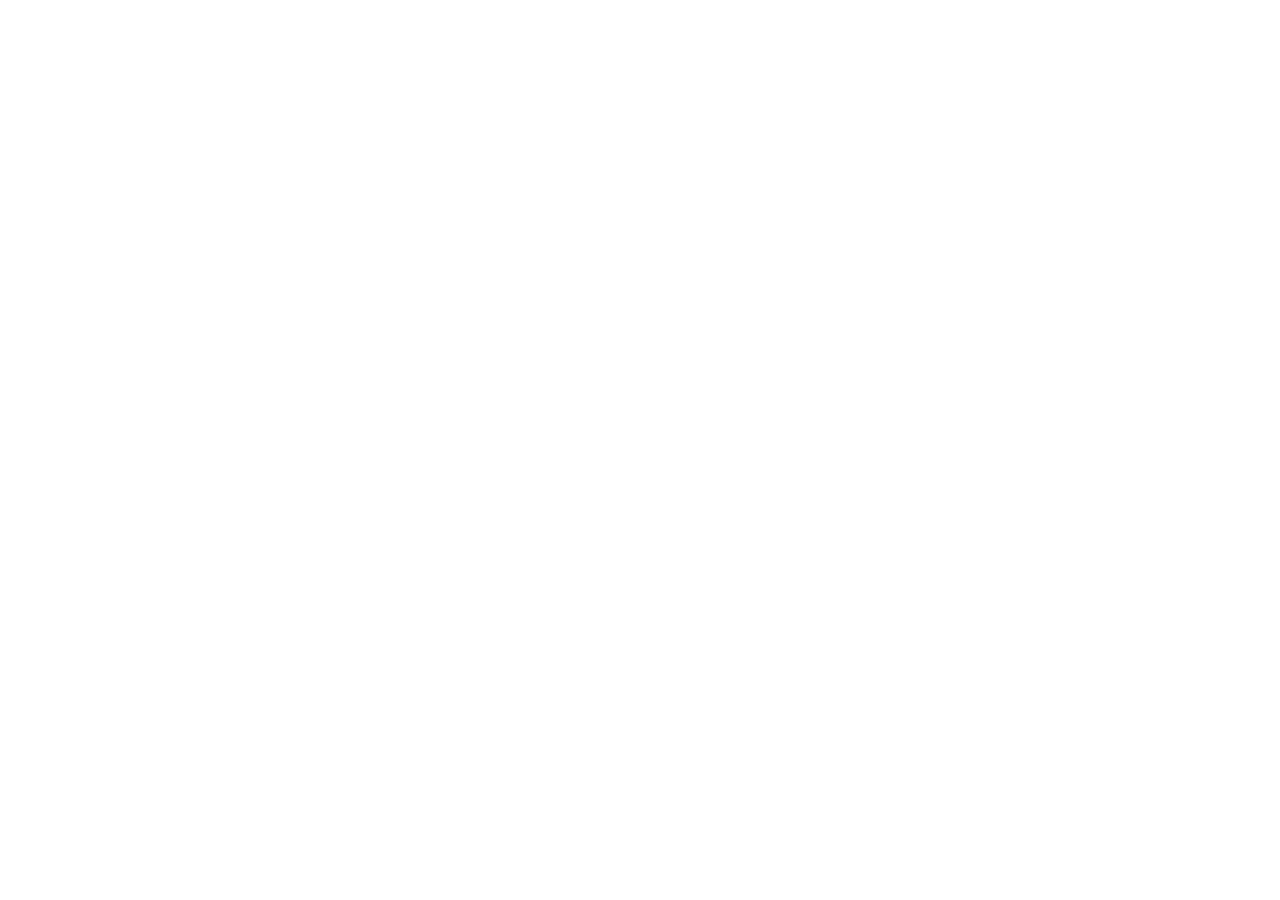
==== index.html @ a848a51b "commit" ====
<!DOCTYPE html>
<html lang="en">

<head>
  <meta charset="UTF-8">
  <meta name="viewport" content="width=device-width, initial-scale=1.0">
  <meta http-equiv="X-UA-Compatible" content="ie=edge">
  <title>Happy Birthday!!! :)</title>
  <link href="https://fonts.googleapis.com/css?family=Work+Sans:300,400" rel="stylesheet">
  <link rel="shortcut icon" type="image/png" href="img/favicon.png" />
  <link rel="stylesheet" href="style/style.css">
</head>

<body>
  <div class="container">
    <div class="one">
      <h1 class="one">
        <span data-node-name="greeting">Hi</span>
        <span data-node-name="name">Ashley</span>
      </h1>
      <p class="two" data-node-name="greetingText">You're turning 12 today!</p>
    </div>
    <div class="three">
      <p data-node-name="text1">It's your birthday!!! :D</p>
    </div>
    <div class="four">
      <div class="text-box">
        <p class="hbd-chatbox" data-node-name="textInChatBox">Happy birthday to you!! Yeee! Many many happy blah...</p>
        <p class="fake-btn" data-node-name="sendButtonLabel">Send</p>
      </div>
    </div>
    <div class="five">
      <p class="idea-1" data-node-name="text2">That's what I was going to do.</p>
      <p class="idea-2" data-node-name="text3">But then I stopped.</p>
      <p class="idea-3">
        <span data-node-name="text4">I realised, I wanted to do something</span>
        <strong data-node-name="text4Adjective">special</strong>.</p>
      <p class="idea-4" data-node-name="text5Entry">Because,</p>
      <p class="idea-5">
        <span data-node-name="text5Content">You are Stupid</span>
        <span class="smiley" data-node-name="smiley">:)</span>
      </p>
      <p class="idea-6">
        <span data-node-name="bigTextPart1">S</span>
        <span data-node-name="bigTextPart2">O</span>
      </p>
    </div>
    <div class="six">
      <img src="img/lydia2.png" alt="" class="lydia-dp" data-node-name="imagePath">
      <img src="img/hat.svg" alt="" class="hat">
      <div class="wish">
        <h3 class="wish-hbd" data-node-name="wishHeading">Happy Birthday!</h3>
        <h5 data-node-name="wishText">May the dumbness always be with you! ;)</h5>
      </div>
    </div>
    <div class="seven">
      <div class="baloons">
        <img src="img/ballon2.svg" alt="">
        <img src="img/ballon1.svg" alt="">
        <img src="img/ballon3.svg" alt="">
        <img src="img/ballon1.svg" alt="">
        <img src="img/ballon2.svg" alt="">
        <img src="img/ballon3.svg" alt="">
        <img src="img/ballon2.svg" alt="">
        <img src="img/ballon3.svg" alt="">
        <img src="img/ballon1.svg" alt="">
        <img src="img/ballon2.svg" alt="">
        <img src="img/ballon3.svg" alt="">
        <img src="img/ballon2.svg" alt="">
        <img src="img/ballon1.svg" alt="">
        <img src="img/ballon3.svg" alt="">
        <img src="img/ballon2.svg" alt="">
        <img src="img/ballon3.svg" alt="">
        <img src="img/ballon1.svg" alt="">
        <img src="img/ballon2.svg" alt="">
        <img src="img/ballon1.svg" alt="">
        <img src="img/ballon3.svg" alt="">
        <img src="img/ballon3.svg" alt="">
        <img src="img/ballon1.svg" alt="">
        <img src="img/ballon2.svg" alt="">
        <img src="img/ballon3.svg" alt="">
        <img src="img/ballon2.svg" alt="">
        <img src="img/ballon1.svg" alt="">
        <img src="img/ballon3.svg" alt="">
        <img src="img/ballon2.svg" alt="">
        <img src="img/ballon3.svg" alt="">
        <img src="img/ballon1.svg" alt="">
        <img src="img/ballon2.svg" alt="">
        <img src="img/ballon1.svg" alt="">
        <img src="img/ballon3.svg" alt="">
      </div>
    </div>
    <div class="eight">
      <svg viewBox="0 0 40 40" xmlns="http://www.w3.org/2000/svg">
        <circle cx="20" cy="20" r="20" />
      </svg>
      <svg viewBox="0 0 40 40" xmlns="http://www.w3.org/2000/svg">
        <circle cx="20" cy="20" r="20" />
      </svg>
      <svg viewBox="0 0 40 40" xmlns="http://www.w3.org/2000/svg">
        <circle cx="20" cy="20" r="20" />
      </svg>
      <svg viewBox="0 0 40 40" xmlns="http://www.w3.org/2000/svg">
        <circle cx="20" cy="20" r="20" />
      </svg>
      <svg viewBox="0 0 40 40" xmlns="http://www.w3.org/2000/svg">
        <circle cx="20" cy="20" r="20" />
      </svg>
      <svg viewBox="0 0 40 40" xmlns="http://www.w3.org/2000/svg">
        <circle cx="20" cy="20" r="20" />
      </svg>
      <svg viewBox="0 0 40 40" xmlns="http://www.w3.org/2000/svg">
        <circle cx="20" cy="20" r="20" />
      </svg>
      <svg viewBox="0 0 40 40" xmlns="http://www.w3.org/2000/svg">
        <circle cx="20" cy="20" r="20" />
      </svg>
      <svg viewBox="0 0 40 40" xmlns="http://www.w3.org/2000/svg">
        <circle cx="20" cy="20" r="20" />
      </svg>
    </div>
    <div class="nine">
      <p data-node-name="outroText">I wasn't able to gift you personally.</p>
      <p id="replay" data-node-name="replayText">So I left you a little something below</p>
      <a href="https://www.amazon.in/g/15LTQ5E6GF12J2D9?ref=gc_utyp&templateId=a_generic_grey_in_noto_email_in-main" class="gift-button" data-node-name="link">Your gift</a>
      <p class="last-smile" data-node-name="outroSmiley">:)</p>
    </div>
  </div>
</body>

<script src="https://cdnjs.cloudflare.com/ajax/libs/gsap/1.20.3/TweenMax.min.js"></script>
<script type="application/javascript" src="script/main.js"></script>

</html>
---- style/style.css ----
html {
  box-sizing: border-box;
}

body {
  margin: 0;
  font-family: "Work Sans", sans-serif;
}

.container {
  height: 100vh;
  width: 100vh;
  margin: 0 auto;
  text-align: center;
  visibility: hidden;
  position: relative;
  overflow: hidden;
}

.container div.six {
  top: 10vh;
  z-index: 1;
}

.container div.seven,
.container div.eight {
  width: 100vw;
  height: 100vh;
  position: fixed;
  top: 0;
}

.container > div {
  position: absolute;
  left: 0;
  right: 0;
  top: 20vh;
}

.one {
  font-size: 4.5rem;
}

.one > img {
  vertical-align: middle;
  margin-bottom: 10px;
  max-width: 100%;
  height: auto;
}

.two {
  font-size: 1.2rem;
  font-weight: lighter;
}

.three {
  font-size: 3rem;
}

.four .text-box {
  width: 600px;
  margin: 0 auto;
  border: 3px solid #aaa;
  border-radius: 5px;
  padding: 10px;
  position: relative;
}

.text-box p {
  margin: 0;
  text-align: left;
}

.text-box span {
  visibility: hidden;
}

.text-box .fake-btn {
  position: absolute;
  right: 5px;
  bottom: 5px;
  color: #fff;
  background-color: rgb(21, 161, 237);
  padding: 5px 8px;
  border-radius: 3px;
}

.five p {
  font-size: 2rem;
  position: absolute;
  left: 0;
  right: 0;
}

.idea-3 strong {
  padding: 3px 5px;
  border-radius: 3px;
  display: inline-block;
}

.five .idea-5 {
  font-size: 4rem;
}

.idea-5 span,
.idea-6 span,
.wish-hbd span {
  display: inline-block;
}

.idea-6 span {
  font-size: 15rem;
}

.six {
  position: relative;
}

.six img {
  display: inline-block;
  max-width: 100%;
  height: auto;
}

.six .hat {
  position: absolute;
  width: 80px;
  top: -35px;
  left: 41.5%;
  /* transform: scale(0.1); */
}

.baloons img {
  display: inline-block;
  position: absolute;
}

.baloons img:nth-child(even) {
  left: -10%;
}

.baloons img:nth-child(odd) {
  right: -10%;
}

.baloons img:nth-child(3n + 0) {
  left: 30%;
}

.eight svg {
  width: 25px;
  position: absolute;
  top: 0;
  left: 0;
  visibility: hidden;
  z-index: -1;
}

.eight svg:nth-child(1) {
  top: 7vh;
  left: 5vw;
  fill: #bd6ecf;
}

.eight svg:nth-child(2) {
  top: 23vh;
  left: 35vw;
  fill: #7dd175;
}

.eight svg:nth-child(3) {
  top: 33vh;
  left: 23vw;
  fill: #349d8b;
}

.eight svg:nth-child(4) {
  top: 43vh;
  left: 57vw;
  fill: #347a9d;
}

.eight svg:nth-child(5) {
  top: 68vh;
  left: 7vw;
  fill: #c66053;
}

.eight svg:nth-child(6) {
  top: 42vh;
  left: 77vw;
  fill: #bfaa40;
}

.eight svg:nth-child(7) {
  top: 68vh;
  left: 83vw;
  fill: #e3bae8;
}

.eight svg:nth-child(8) {
  top: 86vh;
  left: 37vw;
  fill: #8762cb;
}

.eight svg:nth-child(9) {
  top: 94vh;
  left: 87vw;
  fill: #9a90da;
}

.wish-hbd {
  font-size: 3em;
  margin: 0;
  text-transform: uppercase;
}

.wish h5 {
  font-weight: lighter;
  font-size: 2rem;
  margin: 10px 0 0;
}

.nine p {
  font-size: 2rem;
  font-weight: lighter;
}

#replay {
  z-index: 3;
  cursor: pointer;
}

/* Media Queries */
@media screen and (max-height: 1000px) {
  .six .hat {
    left: 40%;
  }
}

@media screen and (max-height: 800px) {
  .six .hat {
    left: 37%;
  }
}

@media screen and (max-height: 700px) {
  .six .hat {
    left: 32%;
  }
}

@media screen and (max-height: 850px) and (max-width: 450px) {
  .six .hat {
    left: 32%;
  }
}

@media screen and (max-width: 500px) {
  .container {
    width: 90%;
  }

  .four .text-box {
    width: 90%;
  }

  .text-box .fake-btn {
    right: 5px;
    bottom: -38px;
  }

  .idea-5 span {
    display: block;
  }

  .idea-6 span {
    font-size: 10rem;
  }

  .six .hat {
    width: 50px;
    top: -20px;
  }

  .wish-hbd {
    font-size: 2.2em;
  }

  .wish h5 {
    font-size: 1.4rem;
  }

  .nine p {
    font-size: 1.5rem;
    font-weight: lighter;
  }
}
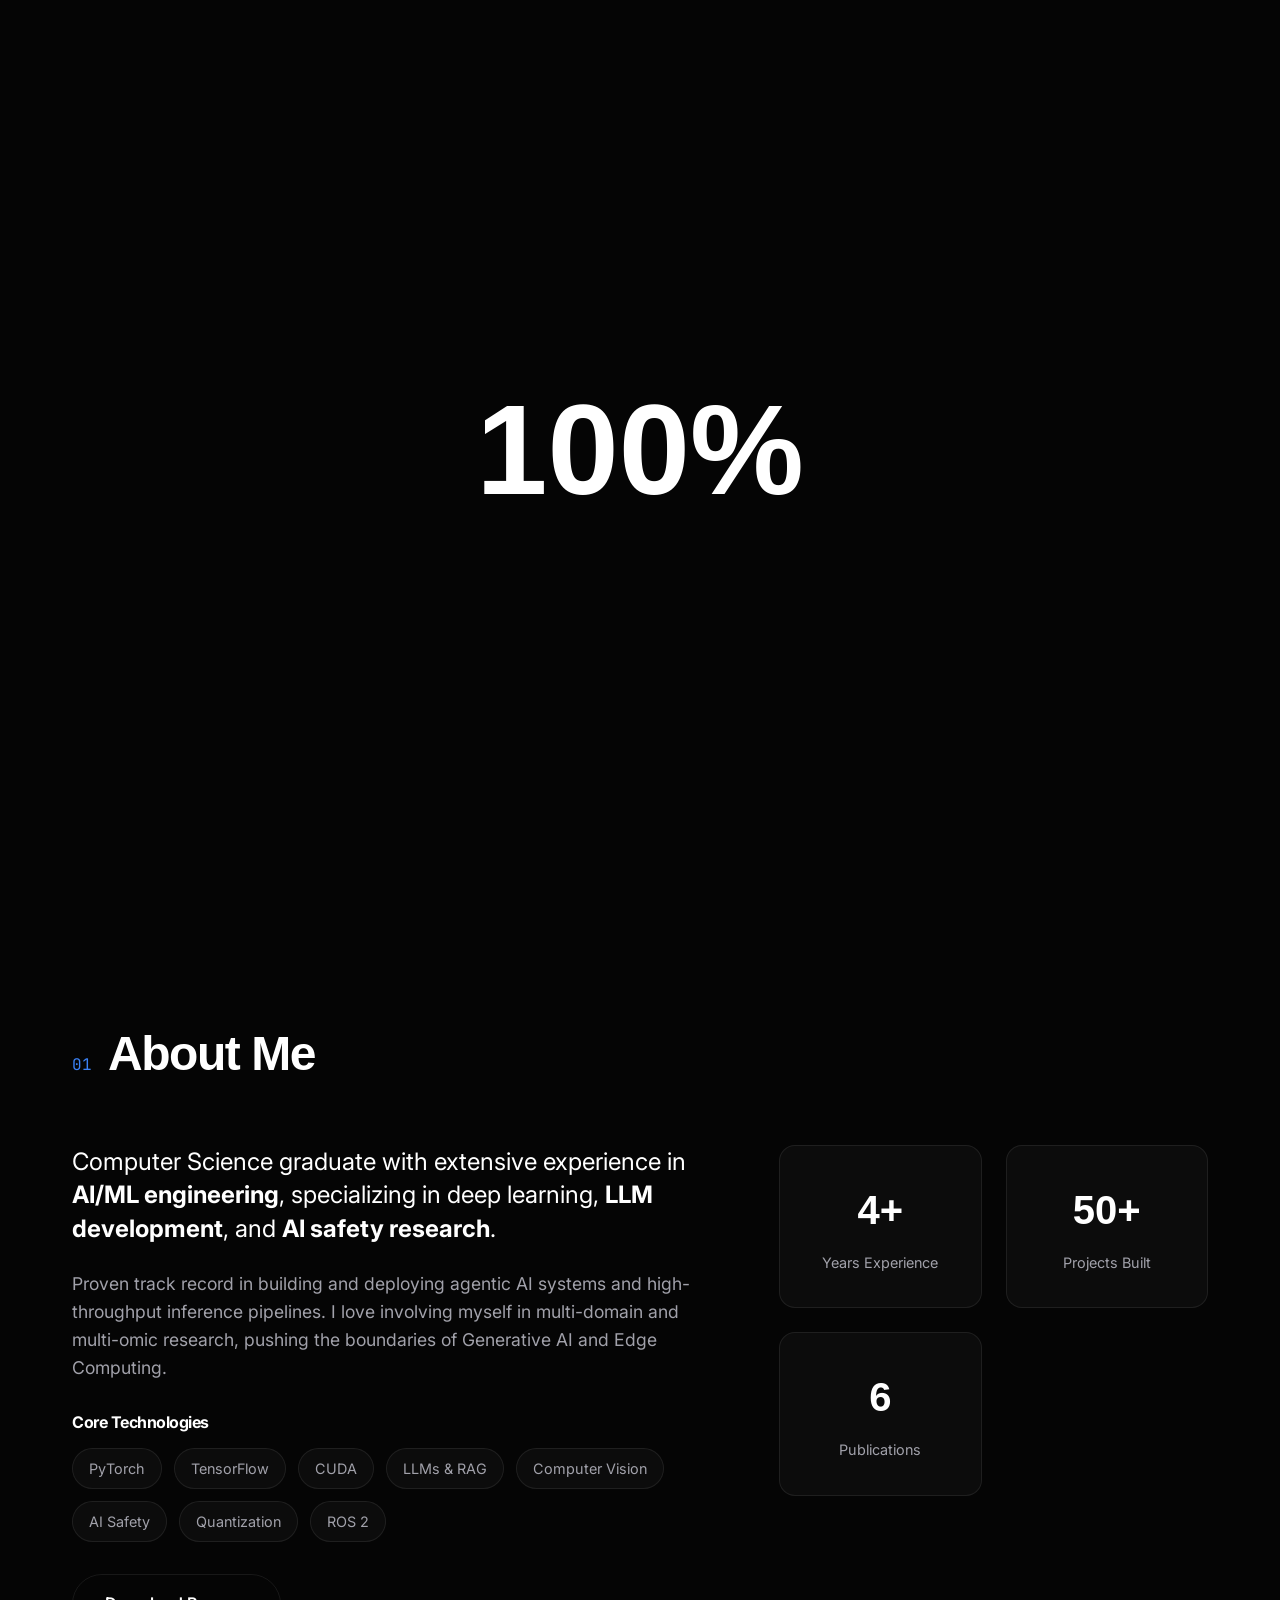
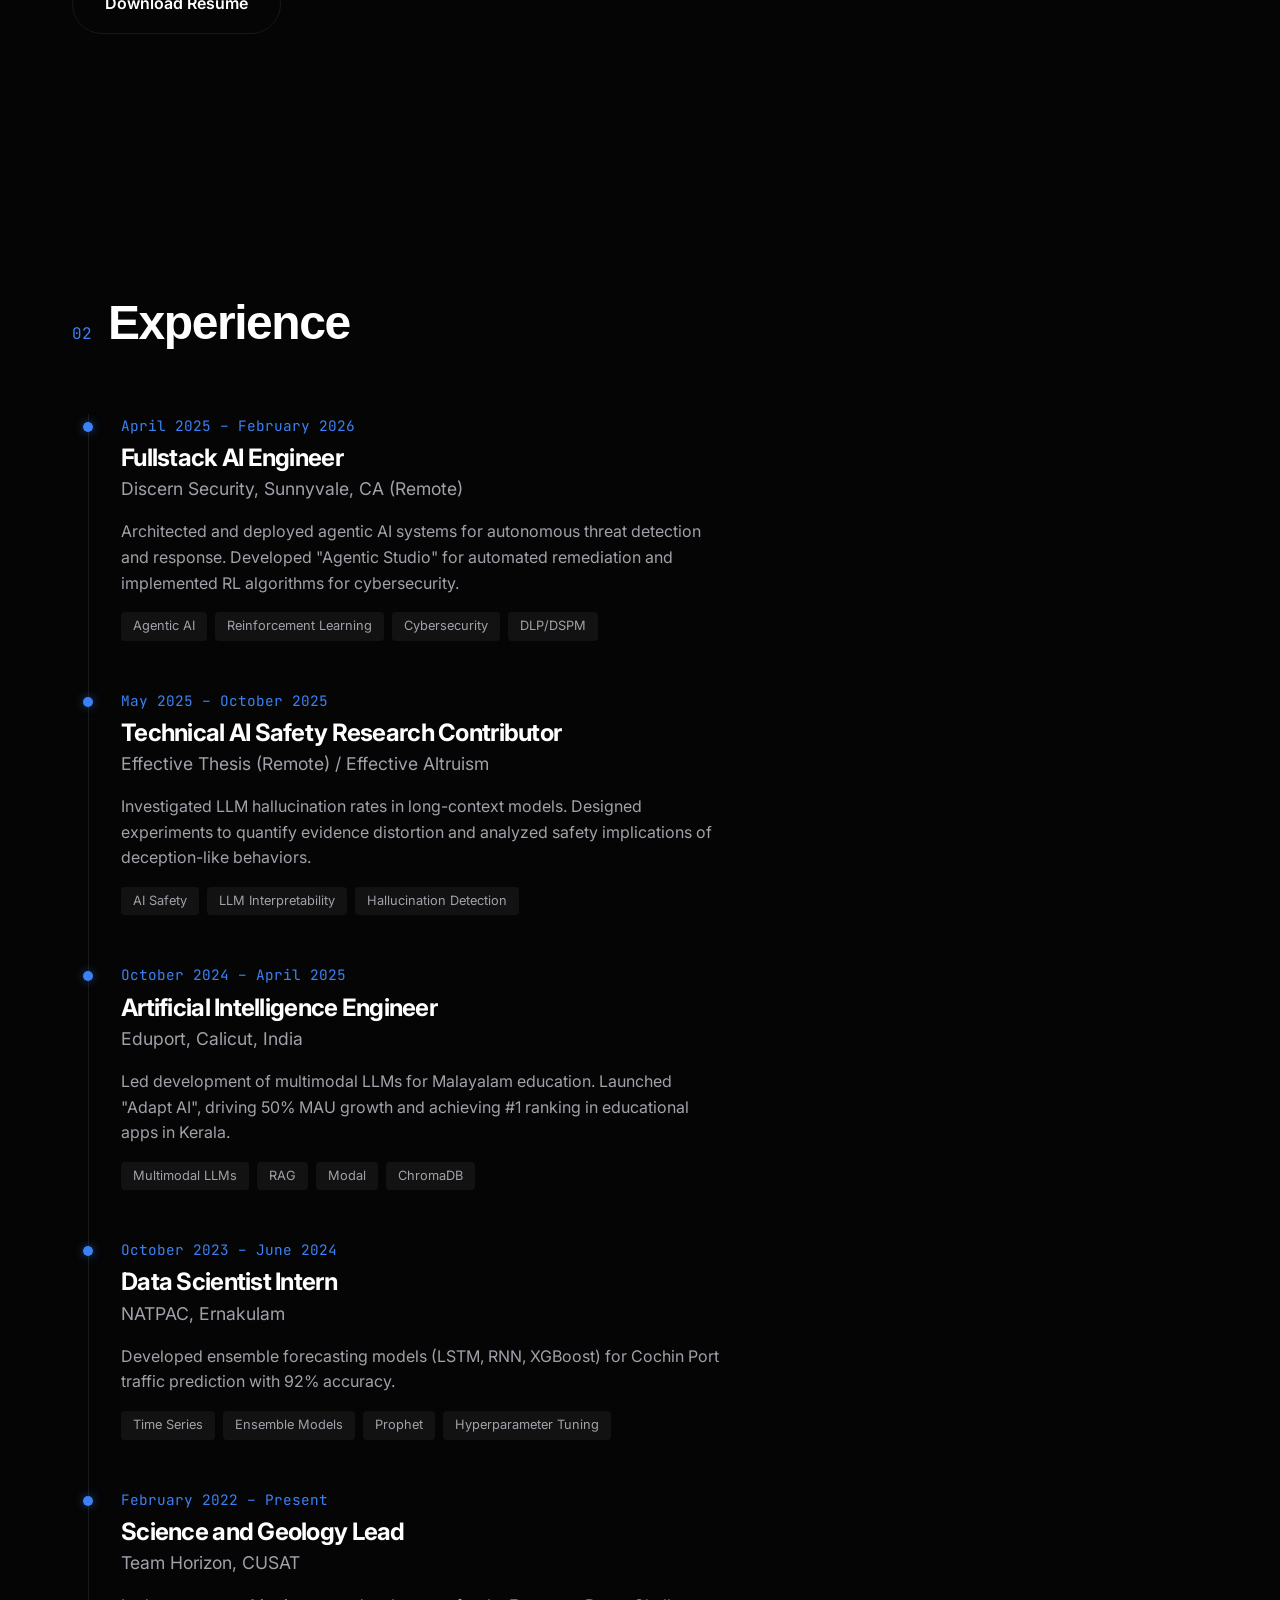
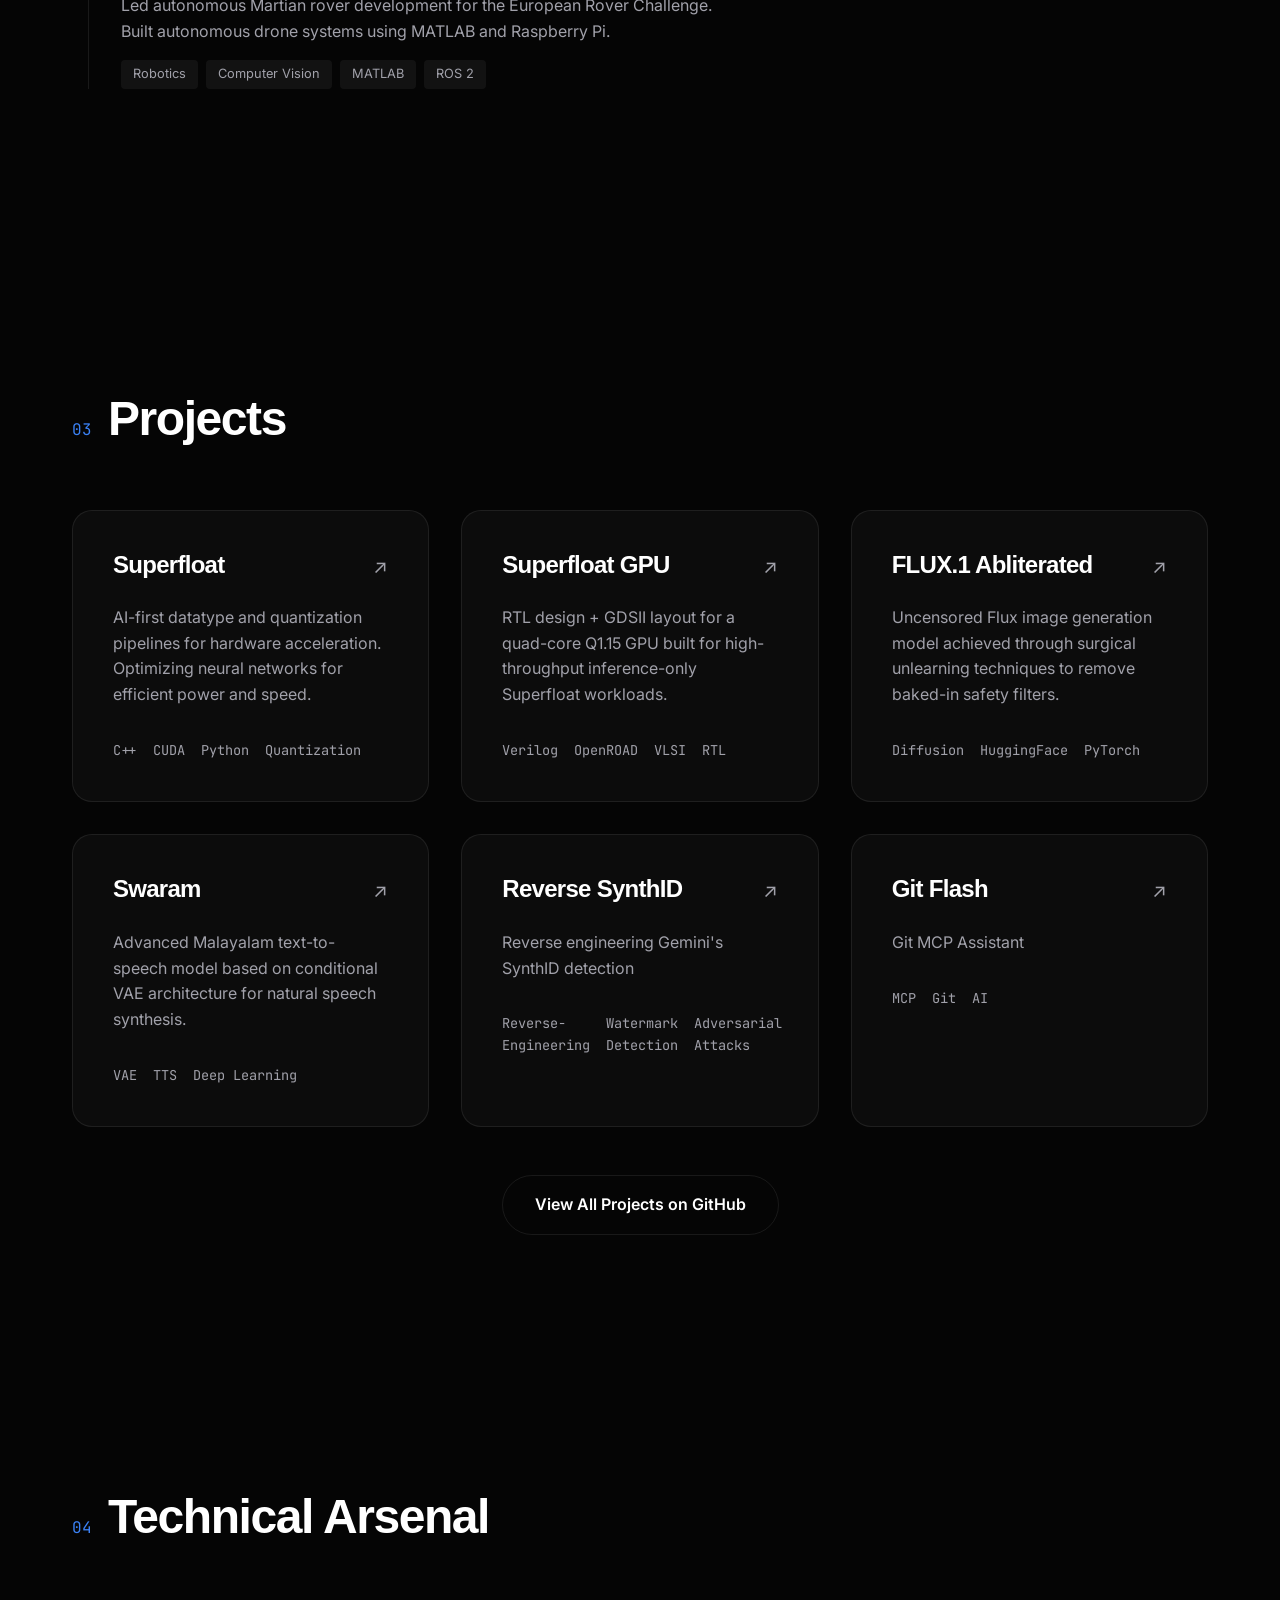
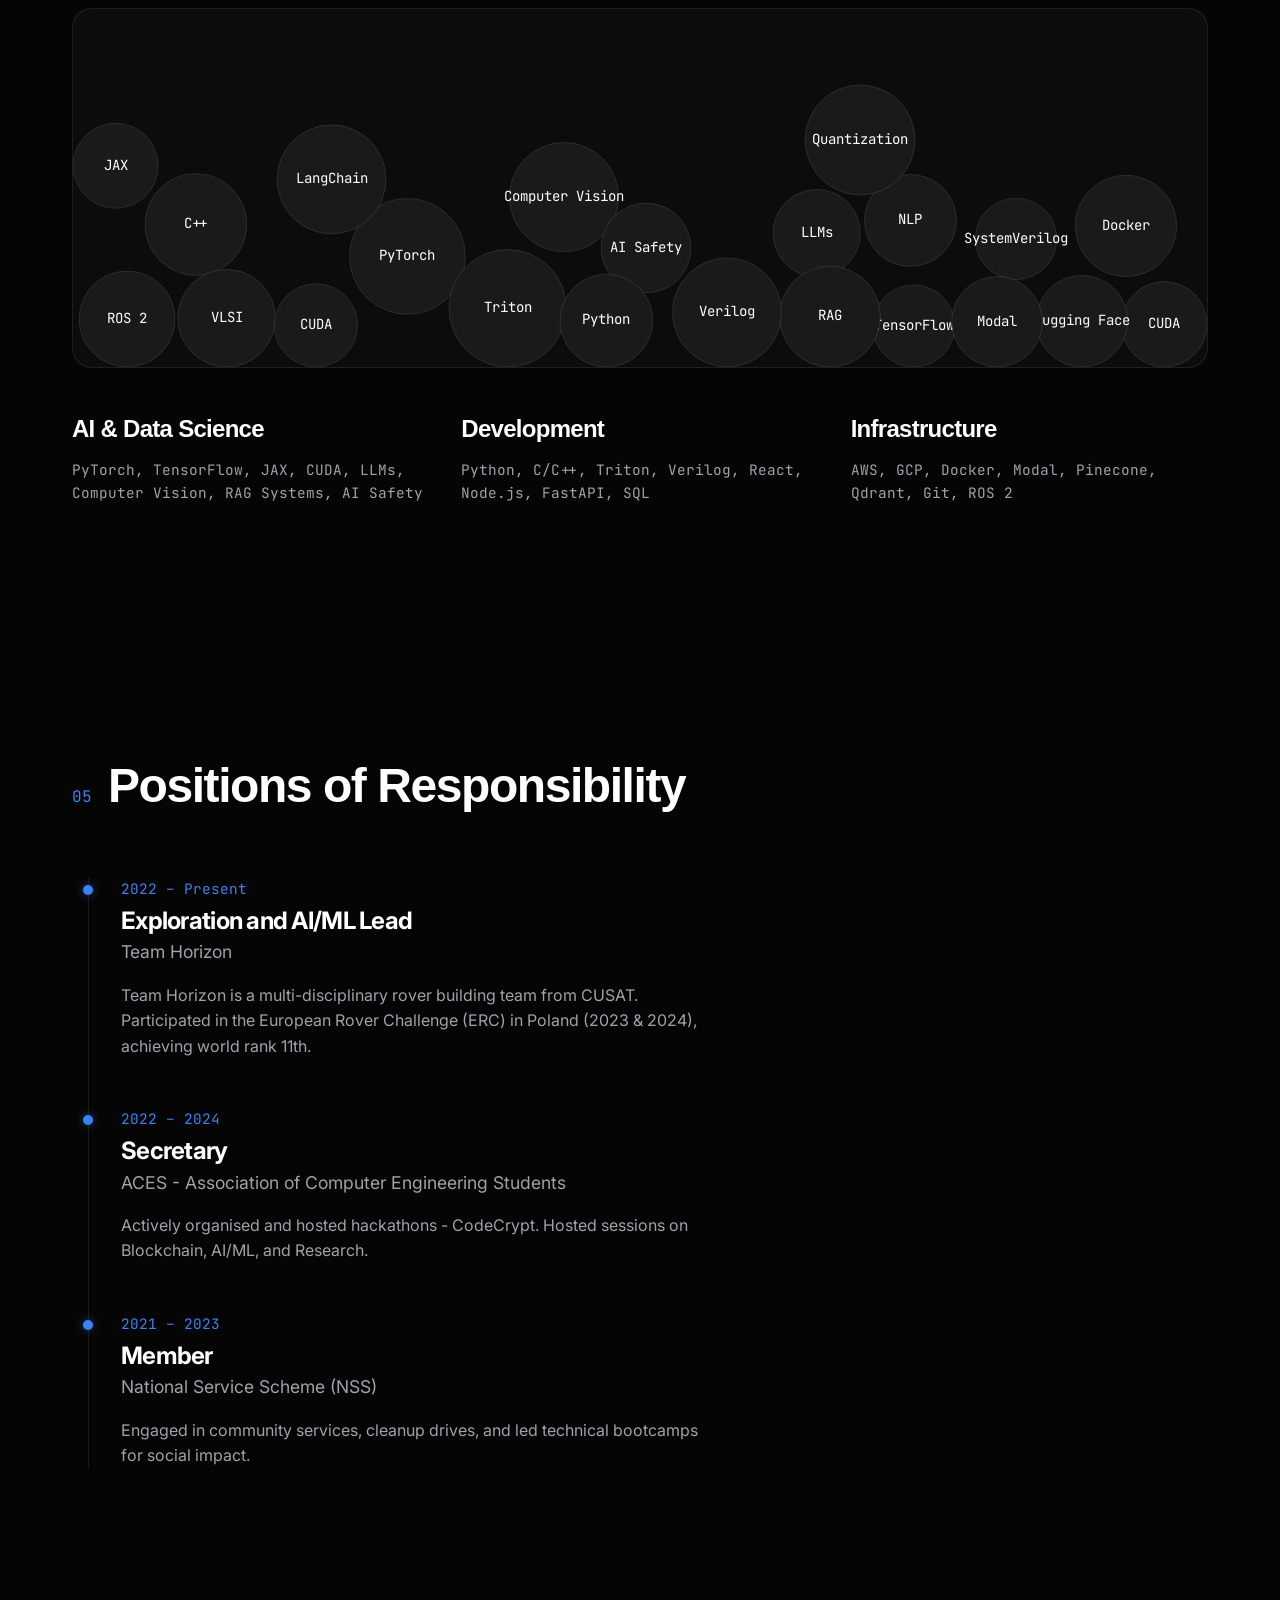
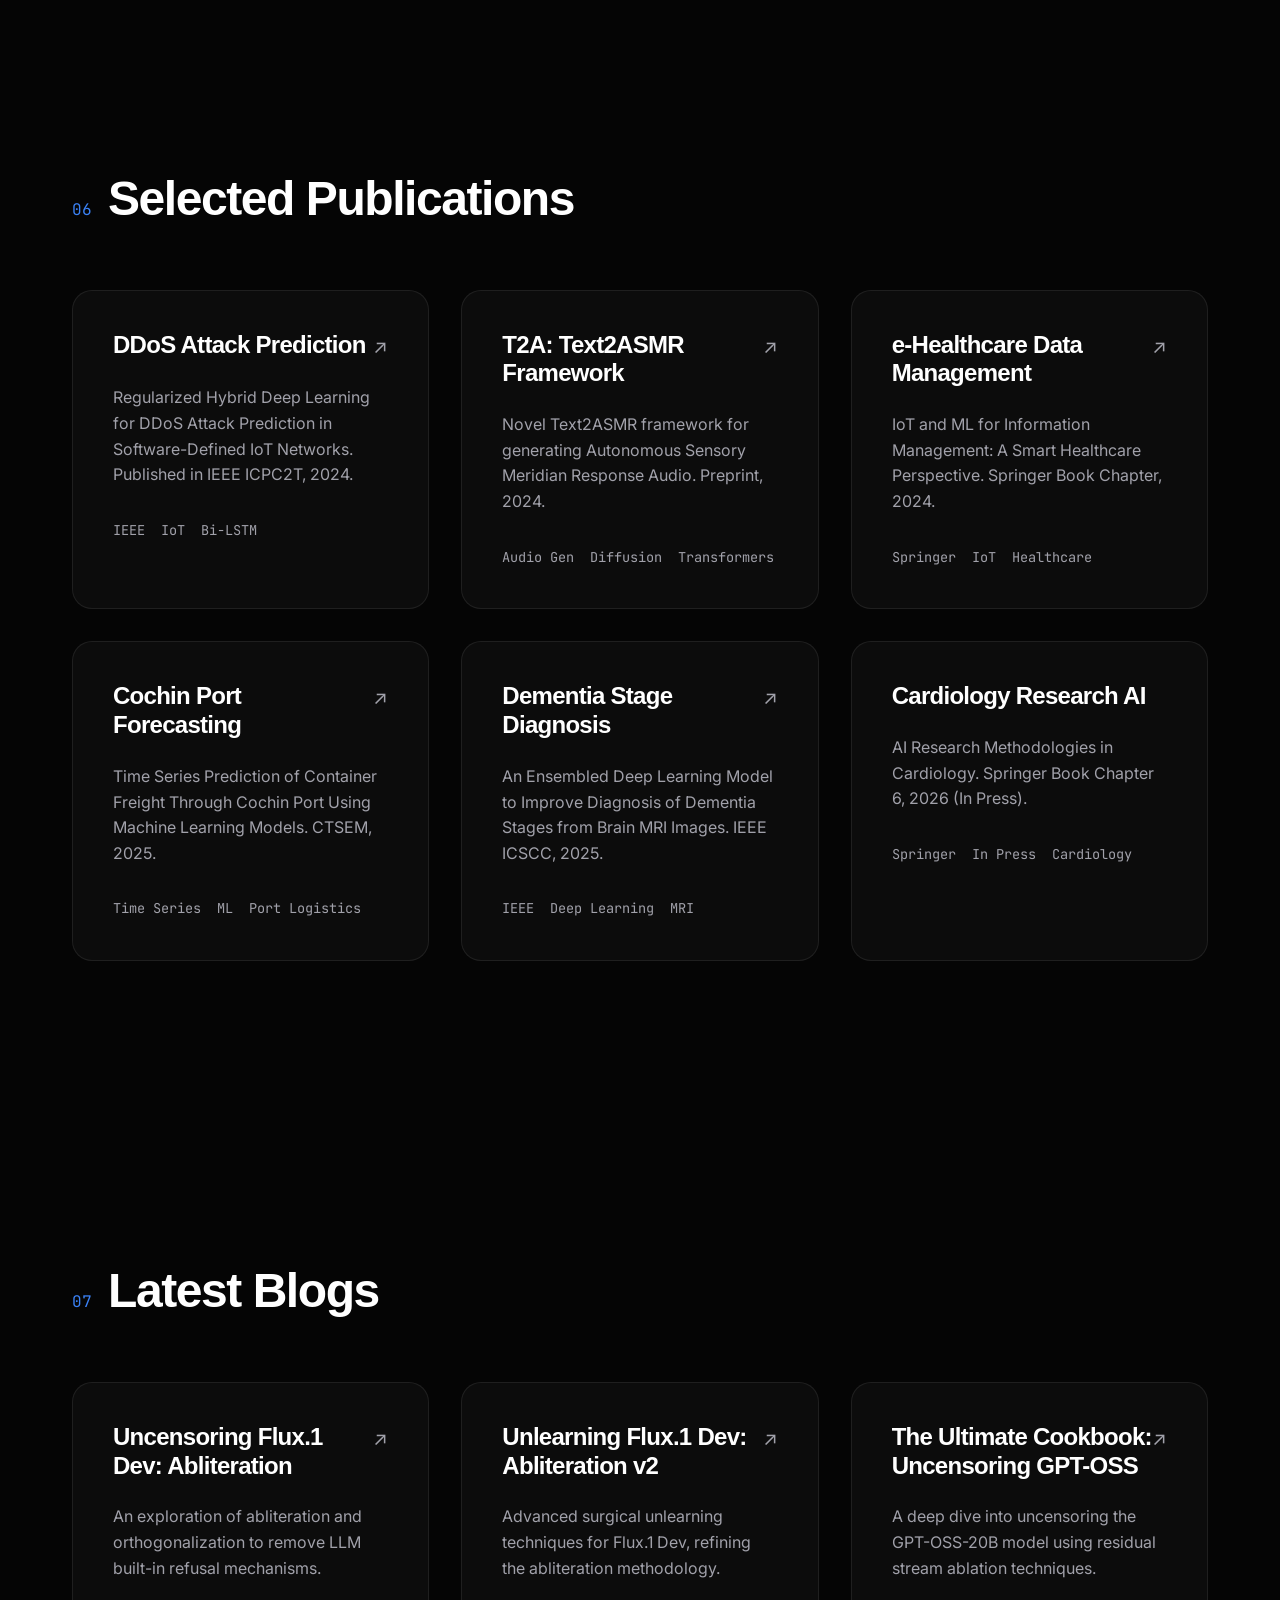
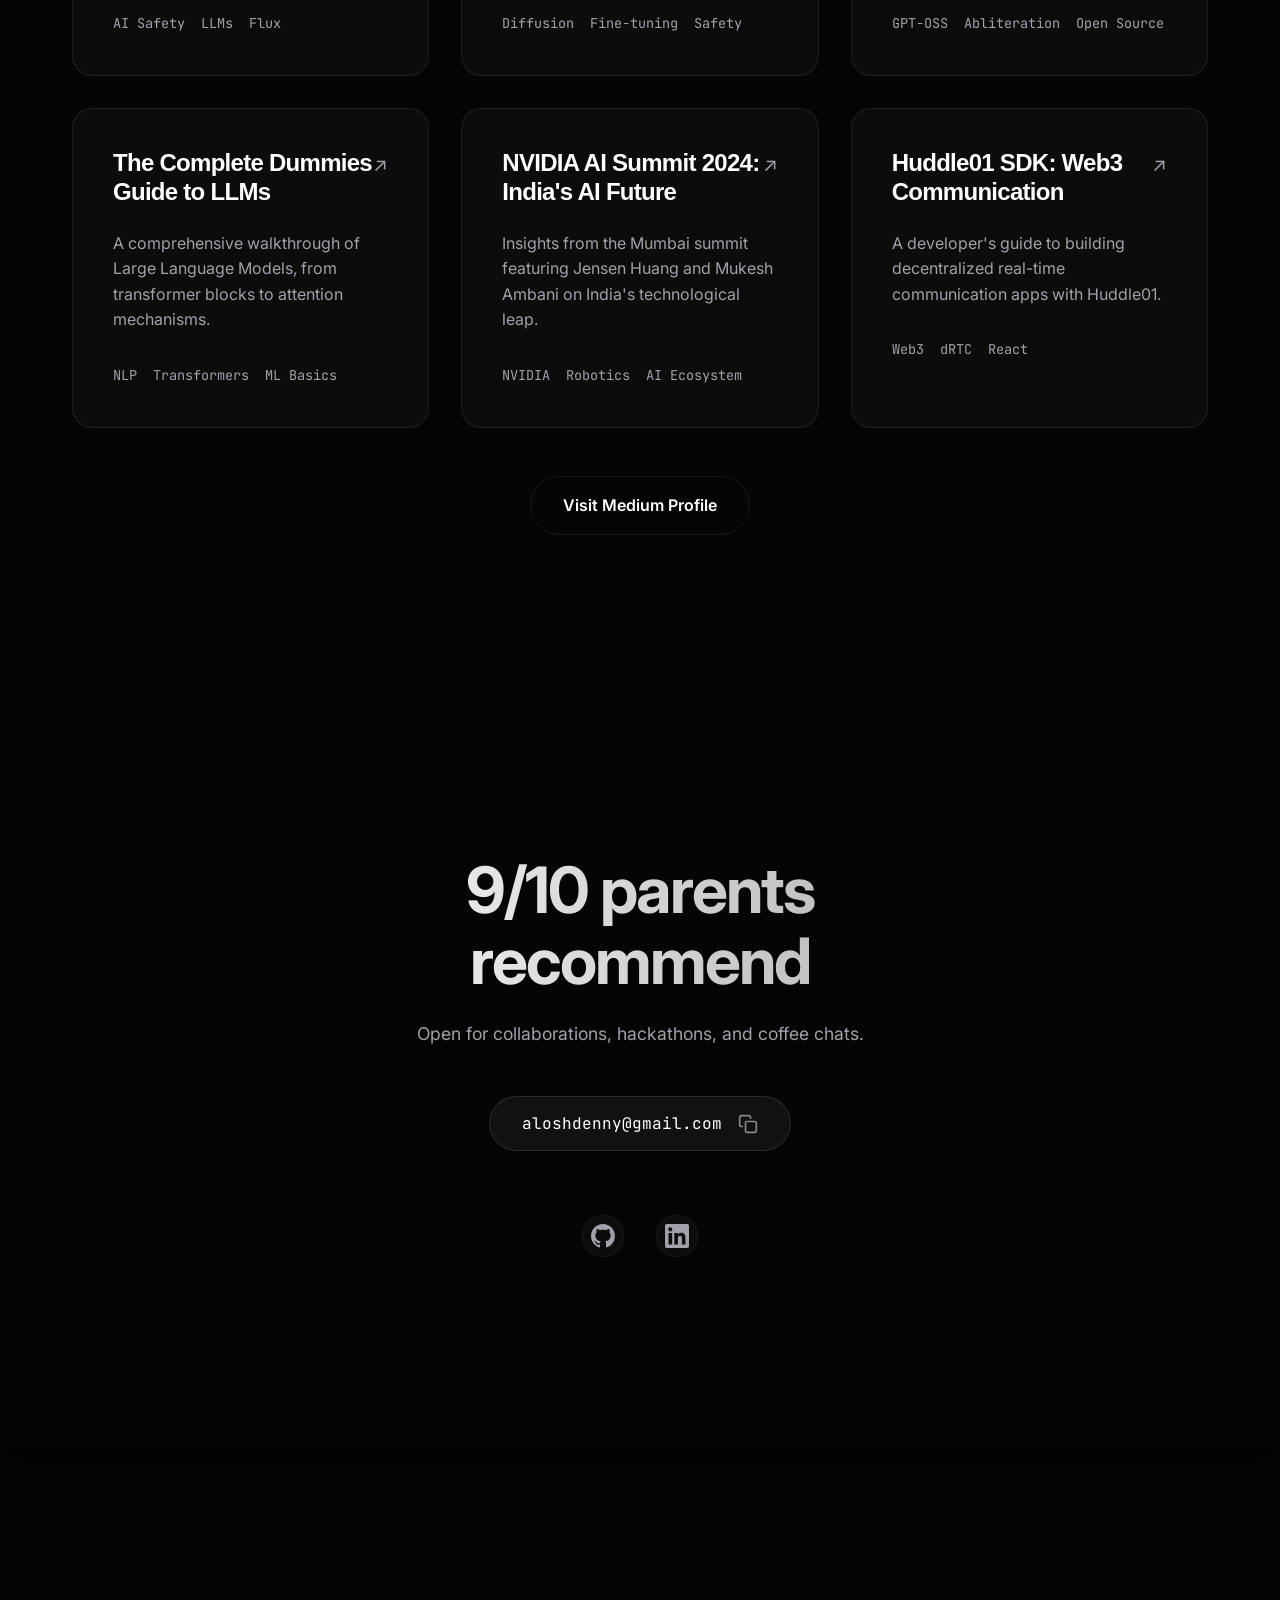
==== commit 5832bba8: "Migrate to new refined portfolio site" ====
--- a/index.html
+++ b/index.html
@@ -1,134 +1,739 @@
 <!DOCTYPE html>
 <html lang="en">
+
+<!-- added random comment to commit download button-->
 
 <head>
   <meta charset="UTF-8">
   <meta name="viewport" content="width=device-width, initial-scale=1.0">
-  <meta http-equiv="X-UA-Compatible" content="ie=edge">
-  <title>Happy Birthday!!! :)</title>
-  <link href="https://fonts.googleapis.com/css?family=Work+Sans:300,400" rel="stylesheet">
-  <link rel="shortcut icon" type="image/png" href="img/favicon.png" />
-  <link rel="stylesheet" href="style/style.css">
+  <title>Alosh Denny | AI Engineer & Researcher</title>
+  <meta name="description"
+    content="Alosh Denny – AI/ML Engineer & Researcher. Building and deploying agentic AI systems and high-throughput inference pipelines.">
+  <meta property="og:title" content="Alosh Denny | Portfolio">
+  <meta property="og:description" content="Projects in AI/ML, Agentic Systems, and High-Throughput Inference.">
+  <meta property="og:type" content="website">
+  <meta property="og:url" content="https://aloshdenny.github.io/">
+  <meta name="theme-color" content="#050505">
+
+  <!-- Fonts -->
+  <link rel="preconnect" href="https://fonts.googleapis.com">
+  <link rel="preconnect" href="https://fonts.gstatic.com" crossorigin>
+  <link href="https://api.fontshare.com/v2/css?f[]=clash-display@400,500,600,700&display=swap" rel="stylesheet">
+  <link
+    href="https://fonts.googleapis.com/css2?family=Inter:wght@300;400;500;600&family=JetBrains+Mono:wght@400;500&display=swap"
+    rel="stylesheet">
+
+  <link rel="stylesheet" href="style.css?v=8">
 </head>
 
 <body>
-  <div class="container">
-    <div class="one">
-      <h1 class="one">
-        <span data-node-name="greeting">Hi</span>
-        <span data-node-name="name">Ashley</span>
-      </h1>
-      <p class="two" data-node-name="greetingText">You're turning 12 today!</p>
+  <div id="preloader">
+    <div class="counter">0%</div>
+    <div class="curtain"></div>
+  </div>
+
+  <div id="noise-overlay"></div>
+  <div id="custom-cursor"></div>
+
+  <nav class="navbar">
+    <div class="nav-container">
+      <a href="#" class="logo">
+        <span class="logo-text">aoxo<span class="logo-dot">.</span></span>
+      </a>
+      <ul class="nav-links">
+        <li><a href="#about" data-magnetic>About</a></li>
+        <li><a href="#work" data-magnetic>Work</a></li>
+        <li><a href="#projects" data-magnetic>Projects</a></li>
+        <li><a href="#skills" data-magnetic>Skills</a></li>
+        <li><a href="#publications" data-magnetic>Publications</a></li>
+        <li><a href="#blog" data-magnetic>Blogs</a></li>
+        <li><a href="#contact" data-magnetic>Contact</a></li>
+      </ul>
+      <button id="theme-toggle" aria-label="Toggle theme" data-magnetic>
+        <svg class="sun-icon" viewBox="0 0 24 24" fill="none" stroke="currentColor" stroke-width="2">
+          <circle cx="12" cy="12" r="5" />
+          <path
+            d="M12 1v2M12 21v2M4.22 4.22l1.42 1.42M18.36 18.36l1.42 1.42M1 12h2M21 12h2M4.22 19.78l1.42-1.42M18.36 5.64l1.42-1.42" />
+        </svg>
+      </button>
     </div>
-    <div class="three">
-      <p data-node-name="text1">It's your birthday!!! :D</p>
-    </div>
-    <div class="four">
-      <div class="text-box">
-        <p class="hbd-chatbox" data-node-name="textInChatBox">Happy birthday to you!! Yeee! Many many happy blah...</p>
-        <p class="fake-btn" data-node-name="sendButtonLabel">Send</p>
+  </nav>
+
+  <!-- Main Content Wrapper for Sticky Footer Effect -->
+  <div class="main-wrapper">
+    <header class="hero">
+      <div class="hero-content">
+        <div class="hero-text reveal-text">
+          <h1 class="glitch-text">
+            <span class="scramble-text">Alosh</span><br>
+            <span class="scramble-text">Denny</span>
+          </h1>
+          <h2 class="subtitle">AI/ML Engineer & Researcher</h2>
+          <p class="hero-bio">Building and deploying agentic AI systems and high-throughput inference pipelines.</p>
+        </div>
+
+        <div class="hero-actions reveal-up">
+          <a href="#projects" class="btn btn-primary" data-magnetic>View My Work</a>
+          <a href="Alosh_Resume.pdf" download class="btn btn-outline btn-resume" data-magnetic>
+            <span>Resume</span>
+            <svg viewBox="0 0 24 24" width="16" height="16" fill="none" stroke="currentColor" stroke-width="2">
+              <path d="M21 15v4a2 2 0 0 1-2 2H5a2 2 0 0 1-2-2v-4M7 10l5 5 5-5M12 15V3" />
+            </svg>
+          </a>
+        </div>
+
+        <div class="social-links reveal-up" style="animation-delay: 0.2s;">
+          <a href="https://linkedin.com/in/aloshdenny" target="_blank" aria-label="LinkedIn" data-magnetic>LinkedIn</a>
+          <span class="separator">/</span>
+          <a href="https://github.com/aloshdenny" target="_blank" aria-label="GitHub" data-magnetic>GitHub</a>
+          <span class="separator">/</span>
+          <a href="mailto:aloshdenny@gmail.com" aria-label="Email" data-magnetic>Email</a>
+        </div>
+      </div>
+
+      <div class="scroll-indicator">
+        <span>Scroll</span>
+        <div class="line"></div>
+      </div>
+    </header>
+
+    <main>
+      <section id="about" class="section-padding">
+        <div class="container">
+          <div class="section-header reveal-up">
+            <span class="section-tag">01</span>
+            <h2>About Me</h2>
+          </div>
+
+          <div class="about-grid">
+            <div class="about-text reveal-up">
+              <p class="lead">Computer Science graduate with extensive experience in <strong>AI/ML engineering</strong>,
+                specializing in deep learning, <strong>LLM development</strong>, and <strong>AI safety
+                  research</strong>.
+              </p>
+              <p>Proven track record in building and deploying agentic AI systems and high-throughput inference
+                pipelines. I love involving myself in multi-domain and multi-omic research, pushing the boundaries of
+                Generative AI and Edge Computing.</p>
+
+              <div class="tech-stack-mini">
+                <h3>Core Technologies</h3>
+                <ul class="tech-list">
+                  <li>PyTorch</li>
+                  <li>TensorFlow</li>
+                  <li>CUDA</li>
+                  <li>LLMs & RAG</li>
+                  <li>Computer Vision</li>
+                  <li>AI Safety</li>
+                  <li>Quantization</li>
+                  <li>ROS 2</li>
+                </ul>
+              </div>
+              <div class="about-actions" style="margin-top: 2rem;">
+                <a href="Alosh_Resume.pdf" class="btn btn-outline" target="_blank" data-magnetic>Download Resume</a>
+              </div>
+            </div>
+
+            <div class="stats-grid reveal-up" style="animation-delay: 0.2s;">
+              <div class="stat-card">
+                <span class="stat-number">4+</span>
+                <span class="stat-label">Years Experience</span>
+              </div>
+              <div class="stat-card">
+                <span class="stat-number">50+</span>
+                <span class="stat-label">Projects Built</span>
+              </div>
+              <div class="stat-card">
+                <span class="stat-number">6</span>
+                <span class="stat-label">Publications</span>
+              </div>
+            </div>
+          </div>
+        </div>
+      </section>
+
+      <section id="work" class="section-padding">
+        <div class="container">
+          <div class="section-header reveal-up">
+            <span class="section-tag">02</span>
+            <h2>Experience</h2>
+          </div>
+
+          <div class="timeline">
+            <!-- Experience Item 1 -->
+            <div class="timeline-item reveal-up">
+              <div class="timeline-date">April 2025 – February 2026</div>
+              <div class="timeline-content">
+                <h3>Fullstack AI Engineer</h3>
+                <div class="company">Discern Security, Sunnyvale, CA (Remote)</div>
+                <p>Architected and deployed agentic AI systems for autonomous threat detection and response. Developed
+                  "Agentic Studio" for automated remediation and implemented RL algorithms for cybersecurity.</p>
+                <div class="tags">
+                  <span>Agentic AI</span>
+                  <span>Reinforcement Learning</span>
+                  <span>Cybersecurity</span>
+                  <span>DLP/DSPM</span>
+                </div>
+              </div>
+            </div>
+
+            <!-- Experience Item 2 -->
+            <div class="timeline-item reveal-up">
+              <div class="timeline-date">May 2025 – October 2025</div>
+              <div class="timeline-content">
+                <h3>Technical AI Safety Research Contributor</h3>
+                <div class="company">Effective Thesis (Remote) / Effective Altruism</div>
+                <p>Investigated LLM hallucination rates in long-context models. Designed experiments to quantify
+                  evidence distortion and analyzed safety implications of deception-like behaviors.</p>
+                <div class="tags">
+                  <span>AI Safety</span>
+                  <span>LLM Interpretability</span>
+                  <span>Hallucination Detection</span>
+                </div>
+              </div>
+            </div>
+
+            <!-- Experience Item 3 -->
+            <div class="timeline-item reveal-up">
+              <div class="timeline-date">October 2024 – April 2025</div>
+              <div class="timeline-content">
+                <h3>Artificial Intelligence Engineer</h3>
+                <div class="company">Eduport, Calicut, India</div>
+                <p>Led development of multimodal LLMs for Malayalam education. Launched "Adapt AI", driving 50% MAU
+                  growth and achieving #1 ranking in educational apps in Kerala.</p>
+                <div class="tags">
+                  <span>Multimodal LLMs</span>
+                  <span>RAG</span>
+                  <span>Modal</span>
+                  <span>ChromaDB</span>
+                </div>
+              </div>
+            </div>
+
+            <!-- Experience Item 4 -->
+            <div class="timeline-item reveal-up">
+              <div class="timeline-date">October 2023 – June 2024</div>
+              <div class="timeline-content">
+                <h3>Data Scientist Intern</h3>
+                <div class="company">NATPAC, Ernakulam</div>
+                <p>Developed ensemble forecasting models (LSTM, RNN, XGBoost) for Cochin Port traffic prediction with
+                  92% accuracy.</p>
+                <div class="tags">
+                  <span>Time Series</span>
+                  <span>Ensemble Models</span>
+                  <span>Prophet</span>
+                  <span>Hyperparameter Tuning</span>
+                </div>
+              </div>
+            </div>
+
+            <!-- Experience Item 5 -->
+            <div class="timeline-item reveal-up">
+              <div class="timeline-date">February 2022 – Present</div>
+              <div class="timeline-content">
+                <h3>Science and Geology Lead</h3>
+                <div class="company">Team Horizon, CUSAT</div>
+                <p>Led autonomous Martian rover development for the European Rover Challenge. Built autonomous drone
+                  systems using MATLAB and Raspberry Pi.</p>
+                <div class="tags">
+                  <span>Robotics</span>
+                  <span>Computer Vision</span>
+                  <span>MATLAB</span>
+                  <span>ROS 2</span>
+                </div>
+              </div>
+            </div>
+          </div>
+        </div>
+      </section>
+
+      <section id="projects" class="section-padding">
+        <div class="container">
+          <div class="section-header reveal-up">
+            <span class="section-tag">03</span>
+            <h2>Projects</h2>
+          </div>
+
+          <div class="projects-grid">
+            <!-- Project 1: Superfloat -->
+            <article class="project-card reveal-up">
+              <div class="project-content">
+                <div class="project-top">
+                  <h3>Superfloat</h3>
+                  <a href="https://github.com/aloshdenny/superfloat" target="_blank" class="project-link">↗</a>
+                </div>
+                <p>AI-first datatype and quantization pipelines for hardware acceleration. Optimizing neural networks
+                  for efficient power and speed.</p>
+                <ul class="project-tech">
+                  <li>C++</li>
+                  <li>CUDA</li>
+                  <li>Python</li>
+                  <li>Quantization</li>
+                </ul>
+              </div>
+            </article>
+
+            <!-- Project 2: Superfloat GPU -->
+            <article class="project-card reveal-up">
+              <div class="project-content">
+                <div class="project-top">
+                  <h3>Superfloat GPU</h3>
+                  <a href="https://github.com/aloshdenny/superfloat.gpu" target="_blank" class="project-link">↗</a>
+                </div>
+                <p>RTL design + GDSII layout for a quad-core Q1.15 GPU built for high-throughput inference-only
+                  Superfloat workloads.</p>
+                <ul class="project-tech">
+                  <li>Verilog</li>
+                  <li>OpenROAD</li>
+                  <li>VLSI</li>
+                  <li>RTL</li>
+                </ul>
+              </div>
+            </article>
+
+            <!-- Project 3: FLUX.1 Abliterated -->
+            <article class="project-card reveal-up">
+              <div class="project-content">
+                <div class="project-top">
+                  <h3>FLUX.1 Abliterated</h3>
+                  <a href="https://huggingface.co/aoxo/flux.1dev-abliterated" target="_blank" class="project-link">↗</a>
+                </div>
+                <p>Uncensored Flux image generation model achieved through surgical unlearning techniques to remove
+                  baked-in safety filters.</p>
+                <ul class="project-tech">
+                  <li>Diffusion</li>
+                  <li>HuggingFace</li>
+                  <li>PyTorch</li>
+                </ul>
+              </div>
+            </article>
+
+            <!-- Project 4: Swaram -->
+            <article class="project-card reveal-up">
+              <div class="project-content">
+                <div class="project-top">
+                  <h3>Swaram</h3>
+                  <a href="https://huggingface.co/aoxo/swaram" target="_blank" class="project-link">↗</a>
+                </div>
+                <p>Advanced Malayalam text-to-speech model based on conditional VAE architecture for natural speech
+                  synthesis.</p>
+                <ul class="project-tech">
+                  <li>VAE</li>
+                  <li>TTS</li>
+                  <li>Deep Learning</li>
+                </ul>
+              </div>
+            </article>
+
+            <!-- Project 5: Reverse SynthID -->
+            <article class="project-card reveal-up">
+              <div class="project-content">
+                <div class="project-top">
+                  <h3>Reverse SynthID</h3>
+                  <a href="https://github.com/aloshdenny/reverse-synthid" target="_blank" class="project-link">↗</a>
+                </div>
+                <p>Reverse engineering Gemini's SynthID detection</p>
+                <ul class="project-tech">
+                  <li>Reverse-Engineering</li>
+                  <li>Watermark Detection</li>
+                  <li>Adversarial Attacks</li>
+                </ul>
+              </div>
+            </article>
+
+            <!-- Project 6: Git Flash -->
+            <article class="project-card reveal-up">
+              <div class="project-content">
+                <div class="project-top">
+                  <h3>Git Flash</h3>
+                  <a href="https://github.com/aloshdenny/git-flash" target="_blank" class="project-link">↗</a>
+                </div>
+                <p>Git MCP Assistant</p>
+                <ul class="project-tech">
+                  <li>MCP</li>
+                  <li>Git</li>
+                  <li>AI</li>
+                </ul>
+              </div>
+            </article>
+          </div>
+
+          <div class="more-projects reveal-up">
+            <a href="https://github.com/aloshdenny" target="_blank" class="btn btn-outline">View All Projects on
+              GitHub</a>
+          </div>
+        </div>
+      </section>
+
+      <section id="skills" class="section-padding">
+        <div class="container">
+          <div class="section-header reveal-up">
+            <span class="section-tag">04</span>
+            <h2>Technical Arsenal</h2>
+          </div>
+
+          <div class="skills-wrapper reveal-up">
+            <div id="skills-canvas-container">
+              <!-- Physics tags will be injected here by JS -->
+              <canvas id="skills-canvas"></canvas>
+            </div>
+            <div class="skills-categories">
+              <div class="skill-category">
+                <h3>AI & Data Science</h3>
+                <p>PyTorch, TensorFlow, JAX, CUDA, LLMs, Computer Vision, RAG Systems, AI Safety</p>
+              </div>
+              <div class="skill-category">
+                <h3>Development</h3>
+                <p>Python, C/C++, Triton, Verilog, React, Node.js, FastAPI, SQL</p>
+              </div>
+              <div class="skill-category">
+                <h3>Infrastructure</h3>
+                <p>AWS, GCP, Docker, Modal, Pinecone, Qdrant, Git, ROS 2</p>
+              </div>
+            </div>
+          </div>
+        </div>
+      </section>
+
+      <section id="volunteering" class="section-padding">
+        <div class="container">
+          <div class="section-header reveal-up">
+            <span class="section-tag">05</span>
+            <h2>Positions of Responsibility</h2>
+          </div>
+
+          <div class="timeline">
+            <!-- Item 1 -->
+            <div class="timeline-item reveal-up">
+              <div class="timeline-date">2022 – Present</div>
+              <div class="timeline-content">
+                <h3>Exploration and AI/ML Lead</h3>
+                <div class="company">Team Horizon</div>
+                <p>Team Horizon is a multi-disciplinary rover building team from CUSAT. Participated in the European
+                  Rover Challenge (ERC) in Poland (2023 & 2024), achieving world rank 11th.</p>
+              </div>
+            </div>
+
+            <!-- Item 2 -->
+            <div class="timeline-item reveal-up">
+              <div class="timeline-date">2022 – 2024</div>
+              <div class="timeline-content">
+                <h3>Secretary</h3>
+                <div class="company">ACES - Association of Computer Engineering Students</div>
+                <p>Actively organised and hosted hackathons - CodeCrypt. Hosted sessions on Blockchain, AI/ML, and
+                  Research.</p>
+              </div>
+            </div>
+
+            <!-- Item 3 -->
+            <div class="timeline-item reveal-up">
+              <div class="timeline-date">2021 – 2023</div>
+              <div class="timeline-content">
+                <h3>Member</h3>
+                <div class="company">National Service Scheme (NSS)</div>
+                <p>Engaged in community services, cleanup drives, and led technical bootcamps for social impact.</p>
+              </div>
+            </div>
+          </div>
+        </div>
+      </section>
+
+      <section id="publications" class="section-padding">
+        <div class="container">
+          <div class="section-header reveal-up">
+            <span class="section-tag">06</span>
+            <h2>Selected Publications</h2>
+          </div>
+
+          <div class="projects-grid">
+            <!-- Pub 1 -->
+            <article class="project-card reveal-up">
+              <div class="project-content">
+                <div class="project-top">
+                  <h3>DDoS Attack Prediction</h3>
+                  <a href="https://ieeexplore.ieee.org/document/10474620" target="_blank" class="project-link">↗</a>
+                </div>
+                <p>Regularized Hybrid Deep Learning for DDoS Attack Prediction in Software-Defined IoT Networks.
+                  Published in IEEE ICPC2T, 2024.</p>
+                <ul class="project-tech">
+                  <li>IEEE</li>
+                  <li>IoT</li>
+                  <li>Bi-LSTM</li>
+                </ul>
+              </div>
+            </article>
+
+            <!-- Pub 2 -->
+            <article class="project-card reveal-up">
+              <div class="project-content">
+                <div class="project-top">
+                  <h3>T2A: Text2ASMR Framework</h3>
+                  <a href="https://scmsgroup.org/sstm/images/NSCTC%202024%20Conference%20Proceedings.pdf"
+                    target="_blank" class="project-link">↗</a>
+                </div>
+                <p>Novel Text2ASMR framework for generating Autonomous Sensory Meridian Response Audio. Preprint, 2024.
+                </p>
+                <ul class="project-tech">
+                  <li>Audio Gen</li>
+                  <li>Diffusion</li>
+                  <li>Transformers</li>
+                </ul>
+              </div>
+            </article>
+
+            <!-- Pub 3 -->
+            <article class="project-card reveal-up">
+              <div class="project-content">
+                <div class="project-top">
+                  <h3>e-Healthcare Data Management</h3>
+                  <a href="https://link.springer.com/chapter/10.1007/978-981-97-5624-7_5" target="_blank"
+                    class="project-link">↗</a>
+                </div>
+                <p>IoT and ML for Information Management: A Smart Healthcare Perspective. Springer Book Chapter, 2024.
+                </p>
+                <ul class="project-tech">
+                  <li>Springer</li>
+                  <li>IoT</li>
+                  <li>Healthcare</li>
+                </ul>
+              </div>
+            </article>
+
+            <!-- Pub 4 -->
+            <article class="project-card reveal-up">
+              <div class="project-content">
+                <div class="project-top">
+                  <h3>Cochin Port Forecasting</h3>
+                  <a href="https://doi.org/10.1007/978-981-96-8444-1_7" target="_blank" class="project-link">↗</a>
+                </div>
+                <p>Time Series Prediction of Container Freight Through Cochin Port Using Machine Learning Models. CTSEM,
+                  2025.</p>
+                <ul class="project-tech">
+                  <li>Time Series</li>
+                  <li>ML</li>
+                  <li>Port Logistics</li>
+                </ul>
+              </div>
+            </article>
+
+            <!-- Pub 5 -->
+            <article class="project-card reveal-up">
+              <div class="project-content">
+                <div class="project-top">
+                  <h3>Dementia Stage Diagnosis</h3>
+                  <a href="https://ieeexplore.ieee.org/document/11233305" target="_blank" class="project-link">↗</a>
+                </div>
+                <p>An Ensembled Deep Learning Model to Improve Diagnosis of Dementia Stages from Brain MRI Images. IEEE
+                  ICSCC, 2025.</p>
+                <ul class="project-tech">
+                  <li>IEEE</li>
+                  <li>Deep Learning</li>
+                  <li>MRI</li>
+                </ul>
+              </div>
+            </article>
+
+            <!-- Pub 6 -->
+            <article class="project-card reveal-up">
+              <div class="project-content">
+                <div class="project-top">
+                  <h3>Cardiology Research AI</h3>
+                </div>
+                <p>AI Research Methodologies in Cardiology. Springer Book Chapter 6, 2026 (In Press).</p>
+                <ul class="project-tech">
+                  <li>Springer</li>
+                  <li>In Press</li>
+                  <li>Cardiology</li>
+                </ul>
+              </div>
+            </article>
+          </div>
+        </div>
+      </section>
+
+      <section id="blog" class="section-padding">
+        <div class="container">
+          <div class="section-header reveal-up">
+            <span class="section-tag">07</span>
+            <h2>Latest Blogs</h2>
+          </div>
+
+          <div class="projects-grid">
+            <!-- Blog 1 -->
+            <article class="project-card reveal-up">
+              <div class="project-content">
+                <div class="project-top">
+                  <h3>Uncensoring Flux.1 Dev: Abliteration</h3>
+                  <a href="blog/abliteration-v1.html" class="project-link">↗</a>
+                </div>
+                <p>An exploration of abliteration and orthogonalization to remove LLM built-in refusal mechanisms.</p>
+                <ul class="project-tech">
+                  <li>AI Safety</li>
+                  <li>LLMs</li>
+                  <li>Flux</li>
+                </ul>
+              </div>
+            </article>
+
+            <!-- Blog 2 -->
+            <article class="project-card reveal-up">
+              <div class="project-content">
+                <div class="project-top">
+                  <h3>Unlearning Flux.1 Dev: Abliteration v2</h3>
+                  <a href="blog/abliteration-v2.html" class="project-link">↗</a>
+                </div>
+                <p>Advanced surgical unlearning techniques for Flux.1 Dev, refining the abliteration methodology.</p>
+                <ul class="project-tech">
+                  <li>Diffusion</li>
+                  <li>Fine-tuning</li>
+                  <li>Safety</li>
+                </ul>
+              </div>
+            </article>
+
+            <!-- Blog 3 -->
+            <article class="project-card reveal-up">
+              <div class="project-content">
+                <div class="project-top">
+                  <h3>The Ultimate Cookbook: Uncensoring GPT-OSS</h3>
+                  <a href="blog/uncensoring-gpt-cookbook.html" class="project-link">↗</a>
+                </div>
+                <p>A deep dive into uncensoring the GPT-OSS-20B model using residual stream ablation techniques.</p>
+                <ul class="project-tech">
+                  <li>GPT-OSS</li>
+                  <li>Abliteration</li>
+                  <li>Open Source</li>
+                </ul>
+              </div>
+            </article>
+
+            <!-- Blog 4 -->
+            <article class="project-card reveal-up">
+              <div class="project-content">
+                <div class="project-top">
+                  <h3>The Complete Dummies Guide to LLMs</h3>
+                  <a href="blog/dummies-guide-llm.html" class="project-link">↗</a>
+                </div>
+                <p>A comprehensive walkthrough of Large Language Models, from transformer blocks to attention
+                  mechanisms.</p>
+                <ul class="project-tech">
+                  <li>NLP</li>
+                  <li>Transformers</li>
+                  <li>ML Basics</li>
+                </ul>
+              </div>
+            </article>
+
+            <!-- Blog 5 -->
+            <article class="project-card reveal-up">
+              <div class="project-content">
+                <div class="project-top">
+                  <h3>NVIDIA AI Summit 2024: India's AI Future</h3>
+                  <a href="blog/nvidia-summit-2024.html" class="project-link">↗</a>
+                </div>
+                <p>Insights from the Mumbai summit featuring Jensen Huang and Mukesh Ambani on India's technological
+                  leap.</p>
+                <ul class="project-tech">
+                  <li>NVIDIA</li>
+                  <li>Robotics</li>
+                  <li>AI Ecosystem</li>
+                </ul>
+              </div>
+            </article>
+
+            <!-- Blog 6 -->
+            <article class="project-card reveal-up">
+              <div class="project-content">
+                <div class="project-top">
+                  <h3>Huddle01 SDK: Web3 Communication</h3>
+                  <a href="blog/huddle01-guide.html" class="project-link">↗</a>
+                </div>
+                <p>A developer's guide to building decentralized real-time communication apps with Huddle01.</p>
+                <ul class="project-tech">
+                  <li>Web3</li>
+                  <li>dRTC</li>
+                  <li>React</li>
+                </ul>
+              </div>
+            </article>
+          </div>
+
+          <div class="more-projects reveal-up">
+            <a href="https://medium.com/@aloshdenny" target="_blank" class="btn btn-outline">Visit Medium Profile</a>
+          </div>
+        </div>
+      </section>
+
+      <section id="contact" class="section-padding">
+        <div class="container">
+          <div class="contact-wrapper reveal-up">
+            <h2 class="contact-heading">9/10 parents<br>recommend</h2>
+            <p class="contact-sub">Open for collaborations, hackathons, and coffee chats.</p>
+
+            <div class="contact-actions">
+              <button id="email-copy-btn" class="magnetic-btn" data-magnetic>
+                <span class="btn-text">aloshdenny@gmail.com</span>
+                <span class="btn-icon">
+                  <svg width="20" height="20" viewBox="0 0 24 24" fill="none" stroke="currentColor" stroke-width="2"
+                    stroke-linecap="round" stroke-linejoin="round">
+                    <rect x="9" y="9" width="13" height="13" rx="2" ry="2"></rect>
+                    <path d="M5 15H4a2 2 0 0 1-2-2V4a2 2 0 0 1 2-2h9a2 2 0 0 1 2 2v1"></path>
+                  </svg>
+                </span>
+                <span class="copy-feedback">Copied!</span>
+              </button>
+            </div>
+
+            <div class="footer-socials">
+              <a href="https://github.com/aloshdenny" target="_blank" class="social-link" aria-label="GitHub"
+                data-magnetic>
+                <svg width="24" height="24" viewBox="0 0 24 24" fill="currentColor" xmlns="http://www.w3.org/2000/svg">
+                  <path
+                    d="M12 0C5.37 0 0 5.37 0 12c0 5.31 3.435 9.795 8.205 11.385.6.105.825-.255.825-.57 0-.285-.015-1.23-.015-2.235-3.015.555-3.795-.735-4.035-1.41-.135-.345-.72-1.41-1.23-1.695-.42-.225-1.02-.78-.015-.795.945-.015 1.62.87 1.845 1.23 1.08 1.815 2.805 1.305 3.495.99.105-.78.42-1.305.765-1.605-2.67-.3-5.46-1.335-5.46-5.925 0-1.305.465-2.385 1.23-3.225-.12-.3-.54-1.53.12-3.18 0 0 1.005-.315 3.3 1.23.96-.27 1.98-.405 3-.405 1.02 0 2.04.135 3 .405 2.295-1.56 3.3-1.23 3.3-1.23.66 1.65.24 2.88.12 3.18.765.84 1.23 1.905 1.23 3.225 0 4.605-2.805 5.625-5.475 5.925.435.375.81 1.095.81 2.22 0 1.605-.015 2.895-.015 3.285 0 .315.225.69.825.57A12.02 12.02 0 0024 12c0-6.63-5.37-12-12-12z" />
+                </svg>
+              </a>
+              <a href="https://linkedin.com/in/aloshdenny" target="_blank" class="social-link" aria-label="LinkedIn"
+                data-magnetic>
+                <svg width="24" height="24" viewBox="0 0 24 24" fill="currentColor" xmlns="http://www.w3.org/2000/svg">
+                  <path
+                    d="M20.447 20.452h-3.554v-5.569c0-1.328-.027-3.037-1.852-3.037-1.853 0-2.136 1.445-2.136 2.939v5.667H9.351V9h3.414v1.561h.046c.477-.9 1.637-1.85 3.37-1.85 3.601 0 4.267 2.37 4.267 5.455v6.286zM5.337 7.433c-1.144 0-2.063-.926-2.063-2.065 0-1.138.92-2.063 2.063-2.063 1.14 0 2.064.925 2.064 2.063 0 1.139-.925 2.065-2.064 2.065zm1.782 13.019H3.555V9h3.564v11.452zM22.225 0H1.771C.792 0 0 .774 0 1.729v20.542C0 23.227.792 24 1.771 24h20.451C23.2 24 24 23.227 24 22.271V1.729C24 .774 23.2 0 22.222 0h.003z" />
+                </svg>
+              </a>
+            </div>
+          </div>
+        </div>
+      </section>
+    </main>
+  </div> <!-- End main-wrapper -->
+
+  <footer class="sticky-footer">
+    <div class="container">
+      <div class="footer-bottom">
+        <p class="copyright">© 2026 Alosh Denny. Made with <span class="heart">♥</span> & Code.</p>
+        <p class="game-trigger-hint"
+          style="position: fixed; bottom: 10px; right: 10px; font-size: 0.6rem; opacity: 0.2; pointer-events: none; font-family: var(--font-mono);">
+          flappy</p>
       </div>
     </div>
-    <div class="five">
-      <p class="idea-1" data-node-name="text2">That's what I was going to do.</p>
-      <p class="idea-2" data-node-name="text3">But then I stopped.</p>
-      <p class="idea-3">
-        <span data-node-name="text4">I realised, I wanted to do something</span>
-        <strong data-node-name="text4Adjective">special</strong>.</p>
-      <p class="idea-4" data-node-name="text5Entry">Because,</p>
-      <p class="idea-5">
-        <span data-node-name="text5Content">You are Stupid</span>
-        <span class="smiley" data-node-name="smiley">:)</span>
-      </p>
-      <p class="idea-6">
-        <span data-node-name="bigTextPart1">S</span>
-        <span data-node-name="bigTextPart2">O</span>
-      </p>
-    </div>
-    <div class="six">
-      <img src="img/lydia2.png" alt="" class="lydia-dp" data-node-name="imagePath">
-      <img src="img/hat.svg" alt="" class="hat">
-      <div class="wish">
-        <h3 class="wish-hbd" data-node-name="wishHeading">Happy Birthday!</h3>
-        <h5 data-node-name="wishText">May the dumbness always be with you! ;)</h5>
+  </footer>
+
+  <!-- Game Modal -->
+  <div id="game-modal" class="modal">
+    <div class="modal-content game-content">
+      <button class="close-modal" aria-label="Close Game">×</button>
+      <div class="game-header">
+        <h2>Flappy Alosh</h2>
+        <div class="score-board">Score: <span id="game-score">0</span></div>
       </div>
-    </div>
-    <div class="seven">
-      <div class="baloons">
-        <img src="img/ballon2.svg" alt="">
-        <img src="img/ballon1.svg" alt="">
-        <img src="img/ballon3.svg" alt="">
-        <img src="img/ballon1.svg" alt="">
-        <img src="img/ballon2.svg" alt="">
-        <img src="img/ballon3.svg" alt="">
-        <img src="img/ballon2.svg" alt="">
-        <img src="img/ballon3.svg" alt="">
-        <img src="img/ballon1.svg" alt="">
-        <img src="img/ballon2.svg" alt="">
-        <img src="img/ballon3.svg" alt="">
-        <img src="img/ballon2.svg" alt="">
-        <img src="img/ballon1.svg" alt="">
-        <img src="img/ballon3.svg" alt="">
-        <img src="img/ballon2.svg" alt="">
-        <img src="img/ballon3.svg" alt="">
-        <img src="img/ballon1.svg" alt="">
-        <img src="img/ballon2.svg" alt="">
-        <img src="img/ballon1.svg" alt="">
-        <img src="img/ballon3.svg" alt="">
-        <img src="img/ballon3.svg" alt="">
-        <img src="img/ballon1.svg" alt="">
-        <img src="img/ballon2.svg" alt="">
-        <img src="img/ballon3.svg" alt="">
-        <img src="img/ballon2.svg" alt="">
-        <img src="img/ballon1.svg" alt="">
-        <img src="img/ballon3.svg" alt="">
-        <img src="img/ballon2.svg" alt="">
-        <img src="img/ballon3.svg" alt="">
-        <img src="img/ballon1.svg" alt="">
-        <img src="img/ballon2.svg" alt="">
-        <img src="img/ballon1.svg" alt="">
-        <img src="img/ballon3.svg" alt="">
+      <div id="game-container"
+        style="position: relative; width: 400px; height: 500px; background: #050505; border: 2px solid var(--accent-color); overflow: hidden; margin: 0 auto;">
+        <canvas id="game-canvas" width="400" height="500"></canvas>
       </div>
-    </div>
-    <div class="eight">
-      <svg viewBox="0 0 40 40" xmlns="http://www.w3.org/2000/svg">
-        <circle cx="20" cy="20" r="20" />
-      </svg>
-      <svg viewBox="0 0 40 40" xmlns="http://www.w3.org/2000/svg">
-        <circle cx="20" cy="20" r="20" />
-      </svg>
-      <svg viewBox="0 0 40 40" xmlns="http://www.w3.org/2000/svg">
-        <circle cx="20" cy="20" r="20" />
-      </svg>
-      <svg viewBox="0 0 40 40" xmlns="http://www.w3.org/2000/svg">
-        <circle cx="20" cy="20" r="20" />
-      </svg>
-      <svg viewBox="0 0 40 40" xmlns="http://www.w3.org/2000/svg">
-        <circle cx="20" cy="20" r="20" />
-      </svg>
-      <svg viewBox="0 0 40 40" xmlns="http://www.w3.org/2000/svg">
-        <circle cx="20" cy="20" r="20" />
-      </svg>
-      <svg viewBox="0 0 40 40" xmlns="http://www.w3.org/2000/svg">
-        <circle cx="20" cy="20" r="20" />
-      </svg>
-      <svg viewBox="0 0 40 40" xmlns="http://www.w3.org/2000/svg">
-        <circle cx="20" cy="20" r="20" />
-      </svg>
-      <svg viewBox="0 0 40 40" xmlns="http://www.w3.org/2000/svg">
-        <circle cx="20" cy="20" r="20" />
-      </svg>
-    </div>
-    <div class="nine">
-      <p data-node-name="outroText">I wasn't able to gift you personally.</p>
-      <p id="replay" data-node-name="replayText">So I left you a little something below</p>
-      <a href="https://www.amazon.in/g/15LTQ5E6GF12J2D9?ref=gc_utyp&templateId=a_generic_grey_in_noto_email_in-main" class="gift-button" data-node-name="link">Your gift</a>
-      <p class="last-smile" data-node-name="outroSmiley">:)</p>
+      <p class="game-instructions">Tap or Press Space to Jump</p>
+      <button id="start-game-btn" class="btn btn-primary">Start Game</button>
     </div>
   </div>
+
+  <script src="script.js"></script>
 </body>
 
-<script src="https://cdnjs.cloudflare.com/ajax/libs/gsap/1.20.3/TweenMax.min.js"></script>
-<script type="application/javascript" src="script/main.js"></script>
-
 </html>
--- a/style.css
+++ b/style.css
@@ -0,0 +1,1185 @@
+:root {
+  /* Colors */
+  --bg-color: #050505;
+  --text-primary: #ffffff;
+  --text-secondary: #a1a1aa;
+  --accent-color: #3b82f6;
+  /* Electric Blue */
+  --accent-glow: rgba(59, 130, 246, 0.5);
+  --card-bg: rgba(255, 255, 255, 0.03);
+  --card-border: rgba(255, 255, 255, 0.08);
+  --nav-bg: rgba(5, 5, 5, 0.8);
+
+  /* Typography */
+  --font-display: 'Clash Display', sans-serif;
+  --font-body: 'Inter', sans-serif;
+  --font-mono: 'JetBrains Mono', monospace;
+
+  /* Spacing */
+  --section-padding: 8rem 0;
+  --container-width: 1200px;
+
+  /* Transitions */
+  --transition-smooth: all 0.4s cubic-bezier(0.16, 1, 0.3, 1);
+}
+
+/* Reset & Base */
+*,
+*::before,
+*::after {
+  box-sizing: border-box;
+  margin: 0;
+  padding: 0;
+}
+
+html {
+  scroll-behavior: smooth;
+  font-size: 16px;
+}
+
+body {
+  background-color: var(--bg-color);
+  color: var(--text-primary);
+  font-family: var(--font-body);
+  line-height: 1.6;
+  overflow-x: hidden;
+  -webkit-font-smoothing: antialiased;
+}
+
+@media (hover: hover) and (pointer: fine) {
+  body {
+    cursor: none;
+    /* Hide default cursor only on desktop */
+  }
+
+  a,
+  .btn {
+    cursor: none;
+  }
+}
+
+/* Utilities */
+.container {
+  max-width: var(--container-width);
+  margin: 0 auto;
+  padding: 0 2rem;
+}
+
+.section-padding {
+  padding: var(--section-padding);
+}
+
+a {
+  text-decoration: none;
+  color: inherit;
+  transition: var(--transition-smooth);
+}
+
+ul {
+  list-style: none;
+}
+
+/* Custom Cursor */
+#custom-cursor {
+  position: fixed;
+  top: 0;
+  left: 0;
+  width: 20px;
+  height: 20px;
+  border: 1px solid rgba(255, 255, 255, 0.8);
+  border-radius: 50%;
+  pointer-events: none;
+  z-index: 10001;
+  /* Transform is handled by JS for performance */
+  transition: width 0.3s, height 0.3s, background-color 0.3s;
+  mix-blend-mode: difference;
+}
+
+#custom-cursor.hovering {
+  width: 50px;
+  height: 50px;
+  background-color: rgba(255, 255, 255, 1);
+  border-color: transparent;
+  mix-blend-mode: difference;
+}
+
+#custom-cursor.grabbing {
+  width: 15px;
+  height: 15px;
+  background-color: var(--accent-color);
+  border-color: transparent;
+  transform: translate(-50%, -50%) scale(0.8);
+  mix-blend-mode: normal;
+  /* Make it stand out */
+  box-shadow: 0 0 20px var(--accent-glow);
+}
+
+/* Click Ripple */
+.click-ripple {
+  position: fixed;
+  width: 10px;
+  height: 10px;
+  border: 1px solid rgba(255, 255, 255, 0.8);
+  border-radius: 50%;
+  transform: translate(-50%, -50%);
+  pointer-events: none;
+  z-index: 9998;
+  animation: rippleEffect 0.6s cubic-bezier(0.16, 1, 0.3, 1) forwards;
+}
+
+@keyframes rippleEffect {
+  0% {
+    width: 10px;
+    height: 10px;
+    opacity: 1;
+    border-width: 2px;
+  }
+
+  100% {
+    width: 100px;
+    height: 100px;
+    opacity: 0;
+    border-width: 0px;
+  }
+}
+
+/* Noise Overlay */
+#noise-overlay {
+  position: fixed;
+  top: 0;
+  left: 0;
+  width: 100%;
+  height: 100%;
+  background: url("data:image/svg+xml,%3Csvg viewBox='0 0 200 200' xmlns='http://www.w3.org/2000/svg'%3E%3Cfilter id='noiseFilter'%3E%3CfeTurbulence type='fractalNoise' baseFrequency='0.65' numOctaves='3' stitchTiles='stitch'/%3E%3C/filter%3E%3Crect width='100%25' height='100%25' filter='url(%23noiseFilter)' opacity='0.05'/%3E%3C/svg%3E");
+  pointer-events: none;
+  z-index: 9000;
+  opacity: 0.4;
+}
+
+.logo {
+  font-family: 'Syne', sans-serif;
+  font-weight: 800;
+  font-size: 1.4rem;
+  color: var(--text-primary);
+  letter-spacing: -0.05em;
+  position: relative;
+  z-index: 1;
+  text-transform: lowercase;
+  display: flex;
+  align-items: baseline;
+  text-decoration: none;
+  transition: transform 0.3s cubic-bezier(0.175, 0.885, 0.32, 1.275);
+}
+
+.logo:hover {
+  transform: scale(1.05);
+}
+
+.logo-text {
+  position: relative;
+}
+
+.logo-dot {
+  color: var(--accent-color);
+  font-size: 1.6rem;
+  line-height: 0;
+  margin-left: 1px;
+  transition: all 0.3s ease;
+}
+
+.logo:hover .logo-dot {
+  text-shadow: 0 0 15px var(--accent-glow);
+  transform: translateY(-2px);
+}
+
+/* --- Navigation (Floating Pill) --- */
+.navbar {
+  position: fixed;
+  top: 1.5rem;
+  left: 50%;
+  transform: translateX(-50%);
+  width: auto;
+  padding: 0.5rem 1.2rem;
+  background: rgba(15, 15, 15, 0.5);
+  backdrop-filter: blur(12px);
+  -webkit-backdrop-filter: blur(12px);
+  border: 1px solid rgba(255, 255, 255, 0.06);
+  border-radius: 100px;
+  z-index: 1000;
+  transition: all 0.4s cubic-bezier(0.16, 1, 0.3, 1);
+  box-shadow: 0 10px 30px -10px rgba(0, 0, 0, 0.3),
+    inset 0 1px 0 rgba(255, 255, 255, 0.05);
+}
+
+.navbar.scrolled {
+  background: rgba(10, 10, 10, 0.7);
+  border-color: rgba(255, 255, 255, 0.1);
+  box-shadow: 0 15px 40px -10px rgba(0, 0, 0, 0.4);
+  padding: 0.4rem 1rem;
+}
+
+.nav-container {
+  display: flex;
+  align-items: center;
+  gap: 1.5rem;
+  width: auto;
+  max-width: none;
+  padding: 0;
+  margin: 0;
+}
+
+.nav-links {
+  display: flex;
+  gap: 0.25rem;
+  list-style: none;
+  background: rgba(255, 255, 255, 0.02);
+  padding: 0.2rem;
+  border-radius: 100px;
+  border: 1px solid rgba(255, 255, 255, 0.03);
+}
+
+.nav-links li {
+  position: relative;
+}
+
+.nav-links a {
+  display: block;
+  padding: 0.4rem 1rem;
+  font-size: 0.8rem;
+  font-weight: 500;
+  color: var(--text-secondary);
+  border-radius: 100px;
+  transition: all 0.3s ease;
+  position: relative;
+  z-index: 2;
+}
+
+.nav-links a:hover {
+  color: var(--text-primary);
+}
+
+.nav-links a.active {
+  color: var(--bg-color);
+  background: var(--text-primary);
+  font-weight: 600;
+}
+
+#theme-toggle {
+  background: transparent;
+  border: none;
+  color: var(--text-secondary);
+  cursor: none;
+  padding: 0.4rem;
+  display: flex;
+  align-items: center;
+  justify-content: center;
+  transition: color 0.3s ease;
+}
+
+#theme-toggle:hover {
+  color: var(--text-primary);
+}
+
+/* Mobile Nav Adjustments */
+@media (max-width: 768px) {
+  .navbar {
+    top: auto;
+    bottom: 2rem;
+    width: 90%;
+    justify-content: center;
+  }
+
+  .nav-links {
+    display: none;
+    /* Hide links on mobile for now, or use a different menu */
+  }
+
+  .nav-container {
+    justify-content: space-between;
+    width: 100%;
+  }
+}
+
+/* Hero Section */
+.hero {
+  height: 100vh;
+  display: flex;
+  align-items: center;
+  justify-content: center;
+  position: relative;
+  overflow: hidden;
+}
+
+.hero-content {
+  text-align: center;
+  z-index: 2;
+  max-width: 800px;
+  padding: 0 1.5rem;
+}
+
+.hero h1 {
+  font-family: var(--font-display);
+  font-size: clamp(3.5rem, 8vw, 6rem);
+  font-weight: 700;
+  line-height: 1.1;
+  margin-bottom: 1rem;
+  letter-spacing: -0.03em;
+  background: linear-gradient(to right, #fff, #94a3b8);
+  -webkit-background-clip: text;
+  -webkit-text-fill-color: transparent;
+}
+
+.subtitle {
+  font-family: var(--font-mono);
+  font-size: clamp(1rem, 2vw, 1.25rem);
+  color: var(--accent-color);
+  margin-bottom: 1.5rem;
+  font-weight: 500;
+}
+
+.hero-bio {
+  font-size: 1.1rem;
+  color: var(--text-secondary);
+  max-width: 600px;
+  margin: 0 auto 2.5rem;
+}
+
+.hero-actions {
+  display: flex;
+  gap: 1rem;
+  justify-content: center;
+  margin-bottom: 3rem;
+}
+
+.btn {
+  padding: 1rem 2rem;
+  border-radius: 100px;
+  font-weight: 600;
+  font-size: 1rem;
+  transition: var(--transition-smooth);
+  position: relative;
+  overflow: hidden;
+  display: inline-flex;
+  align-items: center;
+  gap: 0.5rem;
+}
+
+.btn-primary {
+  background: var(--text-primary);
+  color: var(--bg-color);
+  border: 1px solid var(--text-primary);
+}
+
+.btn-primary:hover {
+  background: transparent;
+  color: var(--text-primary);
+}
+
+.btn-outline {
+  background: transparent;
+  color: var(--text-primary);
+  border: 1px solid var(--card-border);
+}
+
+.btn-outline:hover {
+  border-color: var(--text-primary);
+}
+
+.btn-resume svg {
+  transition: transform 0.3s ease;
+}
+
+.btn-resume:hover svg {
+  transform: translateY(2px);
+}
+
+/* Magnetic Effect */
+[data-magnetic] {
+  display: inline-block;
+  transition: transform 0.1s linear;
+  /* Fast transition for magnetic feel */
+  will-change: transform;
+}
+
+/* Scroll Skew Effect */
+.skew-content {
+  will-change: transform;
+  transition: transform 0.1s linear;
+}
+
+.social-links {
+  display: flex;
+  gap: 1rem;
+  justify-content: center;
+  align-items: center;
+  font-family: var(--font-mono);
+  font-size: 0.9rem;
+  color: var(--text-secondary);
+}
+
+.social-links a:hover {
+  color: var(--accent-color);
+}
+
+.scroll-indicator {
+  position: absolute;
+  bottom: 2rem;
+  left: 50%;
+  transform: translateX(-50%);
+  display: flex;
+  flex-direction: column;
+  align-items: center;
+  gap: 0.5rem;
+  font-family: var(--font-mono);
+  font-size: 0.8rem;
+  color: var(--text-secondary);
+  opacity: 0.7;
+}
+
+.scroll-indicator .line {
+  width: 1px;
+  height: 40px;
+  background: var(--text-secondary);
+  animation: scrollLine 2s infinite;
+}
+
+@keyframes scrollLine {
+  0% {
+    transform: scaleY(0);
+    transform-origin: top;
+  }
+
+  50% {
+    transform: scaleY(1);
+    transform-origin: top;
+  }
+
+  51% {
+    transform: scaleY(1);
+    transform-origin: bottom;
+  }
+
+  100% {
+    transform: scaleY(0);
+    transform-origin: bottom;
+  }
+}
+
+/* Section Headers */
+.section-header {
+  margin-bottom: 4rem;
+  display: flex;
+  align-items: baseline;
+  gap: 1rem;
+}
+
+.section-tag {
+  font-family: var(--font-mono);
+  color: var(--accent-color);
+  font-size: 1rem;
+}
+
+.section-header h2 {
+  font-family: var(--font-display);
+  font-size: 3rem;
+  font-weight: 600;
+}
+
+/* About Section */
+.about-grid {
+  display: grid;
+  grid-template-columns: 1.5fr 1fr;
+  gap: 4rem;
+  align-items: start;
+}
+
+.about-text .lead {
+  font-size: 1.5rem;
+  color: var(--text-primary);
+  margin-bottom: 1.5rem;
+  line-height: 1.4;
+}
+
+.about-text p {
+  color: var(--text-secondary);
+  margin-bottom: 2rem;
+  font-size: 1.1rem;
+}
+
+.tech-stack-mini h3 {
+  font-size: 1rem;
+  margin-bottom: 1rem;
+  color: var(--text-primary);
+}
+
+.tech-list {
+  display: flex;
+  flex-wrap: wrap;
+  gap: 0.75rem;
+}
+
+.tech-list li {
+  padding: 0.5rem 1rem;
+  background: var(--card-bg);
+  border: 1px solid var(--card-border);
+  border-radius: 50px;
+  font-size: 0.9rem;
+  color: var(--text-secondary);
+  transition: var(--transition-smooth);
+}
+
+.tech-list li:hover {
+  border-color: var(--accent-color);
+  color: var(--text-primary);
+}
+
+.stats-grid {
+  display: grid;
+  grid-template-columns: repeat(2, 1fr);
+  gap: 1.5rem;
+}
+
+.stat-card {
+  background: var(--card-bg);
+  padding: 2rem;
+  border-radius: 16px;
+  border: 1px solid var(--card-border);
+  text-align: center;
+  transition: var(--transition-smooth);
+}
+
+.stat-card:hover {
+  transform: translateY(-5px);
+  border-color: var(--accent-color);
+}
+
+.stat-number {
+  display: block;
+  font-family: var(--font-display);
+  font-size: 2.5rem;
+  font-weight: 700;
+  color: var(--text-primary);
+  margin-bottom: 0.5rem;
+}
+
+.stat-label {
+  font-size: 0.9rem;
+  color: var(--text-secondary);
+}
+
+/* Experience Timeline */
+.timeline {
+  position: relative;
+  border-left: 1px solid var(--card-border);
+  padding-left: 2rem;
+  margin-left: 1rem;
+}
+
+.timeline-item {
+  margin-bottom: 3rem;
+  position: relative;
+}
+
+.timeline-item::before {
+  content: '';
+  position: absolute;
+  left: -2.35rem;
+  top: 0.5rem;
+  width: 10px;
+  height: 10px;
+  background: var(--accent-color);
+  border-radius: 50%;
+  box-shadow: 0 0 10px var(--accent-glow);
+}
+
+.timeline-date {
+  font-family: var(--font-mono);
+  font-size: 0.9rem;
+  color: var(--accent-color);
+  margin-bottom: 0.5rem;
+}
+
+.timeline-content h3 {
+  font-size: 1.5rem;
+  margin-bottom: 0.25rem;
+}
+
+.company {
+  font-size: 1.1rem;
+  color: var(--text-secondary);
+  margin-bottom: 1rem;
+}
+
+.timeline-content p {
+  color: var(--text-secondary);
+  margin-bottom: 1rem;
+  max-width: 600px;
+}
+
+.tags {
+  display: flex;
+  gap: 0.5rem;
+  flex-wrap: wrap;
+}
+
+.tags span {
+  font-size: 0.8rem;
+  padding: 0.25rem 0.75rem;
+  background: rgba(255, 255, 255, 0.05);
+  border-radius: 4px;
+  color: var(--text-secondary);
+}
+
+/* Projects Grid */
+.projects-grid {
+  display: grid;
+  grid-template-columns: repeat(auto-fit, minmax(350px, 1fr));
+  gap: 2rem;
+  margin-bottom: 3rem;
+}
+
+.project-card {
+  background: var(--card-bg);
+  border: 1px solid var(--card-border);
+  border-radius: 20px;
+  padding: 2.5rem;
+  transition: var(--transition-smooth);
+  position: relative;
+  overflow: hidden;
+  display: flex;
+  flex-direction: column;
+  height: 100%;
+}
+
+.project-card:hover {
+  transform: translateY(-8px);
+  border-color: var(--accent-color);
+  box-shadow: 0 10px 30px -10px rgba(0, 0, 0, 0.5);
+}
+
+.project-top {
+  display: flex;
+  justify-content: space-between;
+  align-items: flex-start;
+  margin-bottom: 1.5rem;
+}
+
+.project-top h3 {
+  font-size: 1.5rem;
+  font-family: var(--font-display);
+  line-height: 1.2;
+}
+
+.project-link {
+  font-size: 1.2rem;
+  color: var(--text-secondary);
+}
+
+.project-link:hover {
+  color: var(--accent-color);
+}
+
+.wip-badge {
+  font-size: 0.7rem;
+  padding: 0.2rem 0.5rem;
+  border: 1px solid var(--accent-color);
+  color: var(--accent-color);
+  border-radius: 4px;
+  font-family: var(--font-mono);
+}
+
+.project-card p {
+  color: var(--text-secondary);
+  margin-bottom: 2rem;
+  flex-grow: 1;
+}
+
+.project-tech {
+  display: flex;
+  gap: 1rem;
+  font-family: var(--font-mono);
+  font-size: 0.85rem;
+  color: var(--text-secondary);
+}
+
+.more-projects {
+  text-align: center;
+  margin-top: 3rem;
+}
+
+/* --- Contact Section --- */
+.contact-wrapper {
+  text-align: center;
+  max-width: 800px;
+  margin: 0 auto;
+  padding: 4rem 0;
+}
+
+.contact-heading {
+  font-family: var(--font-heading);
+  font-size: clamp(2.5rem, 5vw, 4.5rem);
+  font-weight: 700;
+  line-height: 1.1;
+  margin-bottom: 1.5rem;
+  background: linear-gradient(to right, #fff, #aaa);
+  -webkit-background-clip: text;
+  background-clip: text;
+  color: transparent;
+}
+
+.contact-sub {
+  font-size: 1.1rem;
+  color: var(--text-secondary);
+  margin-bottom: 3rem;
+}
+
+.contact-actions {
+  display: flex;
+  justify-content: center;
+  margin-bottom: 4rem;
+}
+
+#email-copy-btn {
+  background: rgba(255, 255, 255, 0.05);
+  border: 1px solid rgba(255, 255, 255, 0.1);
+  padding: 1rem 2rem;
+  border-radius: 100px;
+  color: var(--text-primary);
+  font-family: var(--font-mono);
+  font-size: 1rem;
+  cursor: none;
+  display: flex;
+  align-items: center;
+  gap: 1rem;
+  transition: all 0.3s ease;
+  position: relative;
+  overflow: hidden;
+}
+
+#email-copy-btn:hover {
+  background: rgba(255, 255, 255, 0.1);
+  border-color: var(--accent-color);
+  transform: scale(1.02);
+}
+
+.btn-icon {
+  display: flex;
+  align-items: center;
+  opacity: 0.5;
+  transition: opacity 0.3s ease;
+}
+
+#email-copy-btn:hover .btn-icon {
+  opacity: 1;
+}
+
+.copy-feedback {
+  position: absolute;
+  top: 50%;
+  left: 50%;
+  transform: translate(-50%, -50%) translateY(20px);
+  opacity: 0;
+  font-weight: 600;
+  color: var(--accent-color);
+  transition: all 0.3s ease;
+  pointer-events: none;
+}
+
+#email-copy-btn.copied .btn-text,
+#email-copy-btn.copied .btn-icon {
+  opacity: 0;
+  transform: translateY(-20px);
+}
+
+#email-copy-btn.copied .copy-feedback {
+  opacity: 1;
+  transform: translate(-50%, -50%) translateY(0);
+}
+
+.footer-socials {
+  display: flex;
+  justify-content: center;
+  gap: 2rem;
+}
+
+.social-link {
+  color: var(--text-secondary);
+  text-decoration: none;
+  transition: all 0.3s ease;
+  display: flex;
+  align-items: center;
+  justify-content: center;
+  padding: 0.5rem;
+  border-radius: 50%;
+  background: rgba(255, 255, 255, 0.03);
+  border: 1px solid rgba(255, 255, 255, 0.05);
+}
+
+.social-link:hover {
+  color: var(--text-primary);
+  background: rgba(255, 255, 255, 0.1);
+  transform: translateY(-3px);
+  border-color: var(--accent-color);
+}
+
+.social-link svg,
+.social-link img {
+  width: 24px;
+  height: 24px;
+  fill: currentColor;
+  object-fit: contain;
+}
+
+.social-link img {
+  filter: grayscale(100%) brightness(0.7);
+  transition: all 0.3s ease;
+}
+
+.social-link:hover img {
+  filter: grayscale(0%) brightness(1);
+}
+
+.social-link::after {
+  display: none;
+  /* Remove the underline effect */
+}
+
+.email-link:hover::after {
+  width: 100%;
+}
+
+/* --- Game Modal & Navbar Expansion --- */
+.navbar.nav-expanded {
+  padding-right: 3rem;
+  border-color: var(--accent-color);
+  box-shadow: 0 10px 40px -10px rgba(var(--accent-rgb), 0.3);
+  transform: translateX(-45%);
+  /* Shift slightly right from center (-50%) */
+}
+
+.modal {
+  position: fixed;
+  top: 0;
+  left: 0;
+  width: 100%;
+  height: 100%;
+  background: rgba(0, 0, 0, 0.8);
+  backdrop-filter: blur(10px);
+  z-index: 10000;
+  display: flex;
+  align-items: center;
+  justify-content: center;
+  opacity: 0;
+  pointer-events: none;
+  transition: opacity 0.3s ease;
+}
+
+.modal.active {
+  opacity: 1;
+  pointer-events: all;
+}
+
+.modal-content {
+  position: relative;
+  padding: 2rem;
+  border-radius: 20px;
+  transform: scale(0.9);
+  transition: transform 0.3s cubic-bezier(0.175, 0.885, 0.32, 1.275);
+}
+
+.modal.active .modal-content {
+  transform: scale(1);
+}
+
+.close-modal {
+  position: absolute;
+  top: 1rem;
+  right: 1rem;
+  background: transparent;
+  border: none;
+  color: var(--text-secondary);
+  font-size: 1.5rem;
+  cursor: pointer;
+  transition: color 0.3s ease;
+}
+
+.close-modal:hover {
+  color: var(--accent-color);
+}
+
+.game-content {
+  background: rgba(10, 10, 10, 0.95);
+  border: 1px solid var(--accent-color);
+  box-shadow: 0 0 50px rgba(var(--accent-rgb), 0.2);
+  max-width: 500px;
+  text-align: center;
+}
+
+.game-header {
+  display: flex;
+  justify-content: space-between;
+  align-items: center;
+  margin-bottom: 1.5rem;
+}
+
+.game-header h2 {
+  font-family: 'Syne', sans-serif;
+  color: var(--accent-color);
+  text-shadow: 0 0 10px var(--accent-glow);
+  margin: 0;
+}
+
+.score-board {
+  font-family: var(--font-mono);
+  font-size: 1.2rem;
+  color: var(--text-primary);
+}
+
+#game-canvas {
+  background: #050505;
+  border: 1px solid rgba(255, 255, 255, 0.1);
+  border-radius: 8px;
+  box-shadow: inset 0 0 20px rgba(0, 0, 0, 0.5);
+  margin-bottom: 1rem;
+  max-width: 100%;
+}
+
+.game-instructions {
+  font-family: var(--font-mono);
+  font-size: 0.9rem;
+  color: var(--text-secondary);
+  margin-bottom: 1.5rem;
+}
+
+#start-game-btn {
+  width: 100%;
+}
+
+.footer-links {
+  display: flex;
+  justify-content: center;
+  gap: 3rem;
+}
+
+.footer-links a {
+  font-size: 1.1rem;
+  color: var(--text-secondary);
+}
+
+.footer-links a:hover {
+  color: var(--accent-color);
+}
+
+/* Footer */
+footer {
+  padding: 2rem 0;
+  border-top: 1px solid var(--card-border);
+  margin-top: 4rem;
+}
+
+.footer-content {
+  display: flex;
+  justify-content: space-between;
+  color: var(--text-secondary);
+  font-size: 0.9rem;
+}
+
+.heart {
+  color: #ef4444;
+}
+
+/* Animations */
+.reveal-up {
+  opacity: 0;
+  transform: translateY(30px);
+  transition: all 0.8s cubic-bezier(0.16, 1, 0.3, 1);
+}
+
+.reveal-up.visible {
+  opacity: 1;
+  transform: translateY(0);
+}
+
+.reveal-text {
+  opacity: 0;
+  transform: translateY(20px);
+  animation: fadeUp 1s cubic-bezier(0.16, 1, 0.3, 1) forwards;
+}
+
+@keyframes fadeUp {
+  to {
+    opacity: 1;
+    transform: translateY(0);
+  }
+}
+
+/* Preloader */
+#preloader {
+  position: fixed;
+  top: 0;
+  left: 0;
+  width: 100%;
+  height: 100%;
+  background: #000;
+  z-index: 99999;
+  display: flex;
+  justify-content: center;
+  align-items: center;
+  color: #fff;
+}
+
+.counter {
+  font-family: var(--font-display);
+  font-size: 8rem;
+  font-weight: 700;
+  position: relative;
+  z-index: 2;
+}
+
+.curtain {
+  position: absolute;
+  top: 0;
+  left: 0;
+  width: 100%;
+  height: 100%;
+  background: #050505;
+  z-index: 1;
+  transform-origin: top;
+}
+
+/* Sticky Footer Effect */
+.main-wrapper {
+  position: relative;
+  z-index: 2;
+  background: var(--bg-color);
+  margin-bottom: 300px;
+  /* Adjust based on footer height */
+  box-shadow: 0 10px 50px rgba(0, 0, 0, 0.5);
+}
+
+.sticky-footer {
+  position: fixed;
+  bottom: 0;
+  left: 0;
+  width: 100%;
+  height: 300px;
+  /* Match margin-bottom */
+  z-index: 1;
+  display: flex;
+  align-items: center;
+  justify-content: center;
+  background: #0a0a0a;
+}
+
+.footer-content {
+  display: flex;
+  justify-content: space-between;
+  width: 100%;
+  color: var(--text-secondary);
+  font-size: 0.9rem;
+}
+
+/* Refined Typography */
+h1,
+h2,
+h3 {
+  letter-spacing: -0.03em;
+  /* Tighter tracking */
+  line-height: 1.1;
+}
+
+.hero h1 {
+  font-size: clamp(4rem, 10vw, 8rem);
+  /* Bigger impact */
+}
+
+/* Mobile Responsiveness */
+@media (max-width: 768px) {
+  .nav-links {
+    display: none;
+  }
+
+  .about-grid {
+    grid-template-columns: 1fr;
+    gap: 2rem;
+  }
+
+  .stats-grid {
+    grid-template-columns: 1fr;
+  }
+
+  .section-header h2 {
+    font-size: 2.5rem;
+  }
+
+  .projects-grid {
+    grid-template-columns: 1fr;
+  }
+
+  .footer-content {
+    flex-direction: column;
+    gap: 1rem;
+    text-align: center;
+  }
+
+  .main-wrapper {
+    margin-bottom: 200px;
+  }
+
+  .sticky-footer {
+    height: 200px;
+  }
+
+  .counter {
+    font-size: 4rem;
+  }
+}
+
+/* Skills Section */
+.skills-wrapper {
+  position: relative;
+  width: 100%;
+}
+
+#skills-canvas-container {
+  width: 100%;
+  height: 40vh;
+  min-height: 300px;
+  background: var(--card-bg);
+  border: 1px solid var(--card-border);
+  border-radius: 20px;
+  overflow: hidden;
+  position: relative;
+  margin-bottom: 3rem;
+  /* cursor: grab; - Removed to use custom cursor */
+}
+
+/* #skills-canvas-container:active {
+  cursor: grabbing;
+} - Removed */
+
+#skills-canvas {
+  display: block;
+  width: 100%;
+  height: 100%;
+}
+
+.skills-categories {
+  display: grid;
+  grid-template-columns: repeat(auto-fit, minmax(250px, 1fr));
+  gap: 2rem;
+}
+
+.skill-category h3 {
+  font-family: var(--font-display);
+  font-size: 1.5rem;
+  margin-bottom: 1rem;
+  color: var(--text-primary);
+}
+
+.skill-category p {
+  color: var(--text-secondary);
+  line-height: 1.6;
+  font-family: var(--font-mono);
+  font-size: 0.9rem;
+}
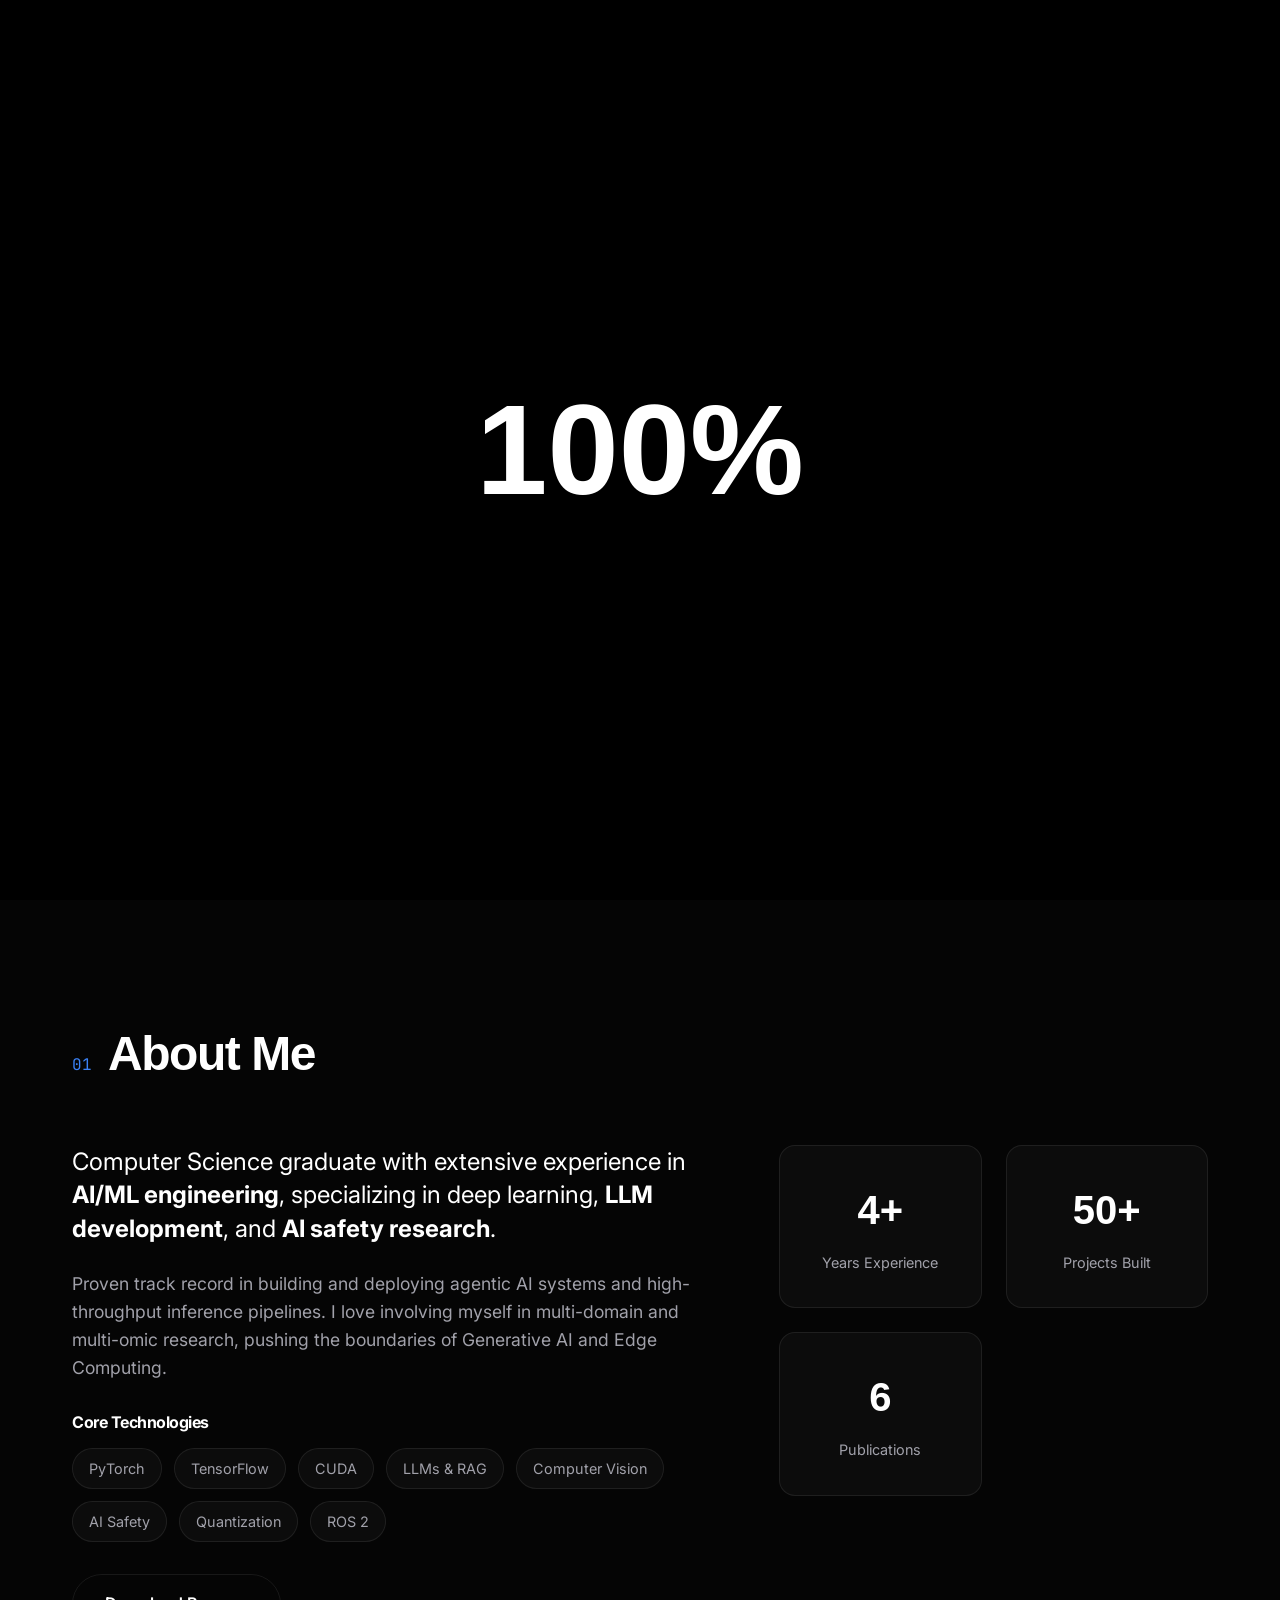
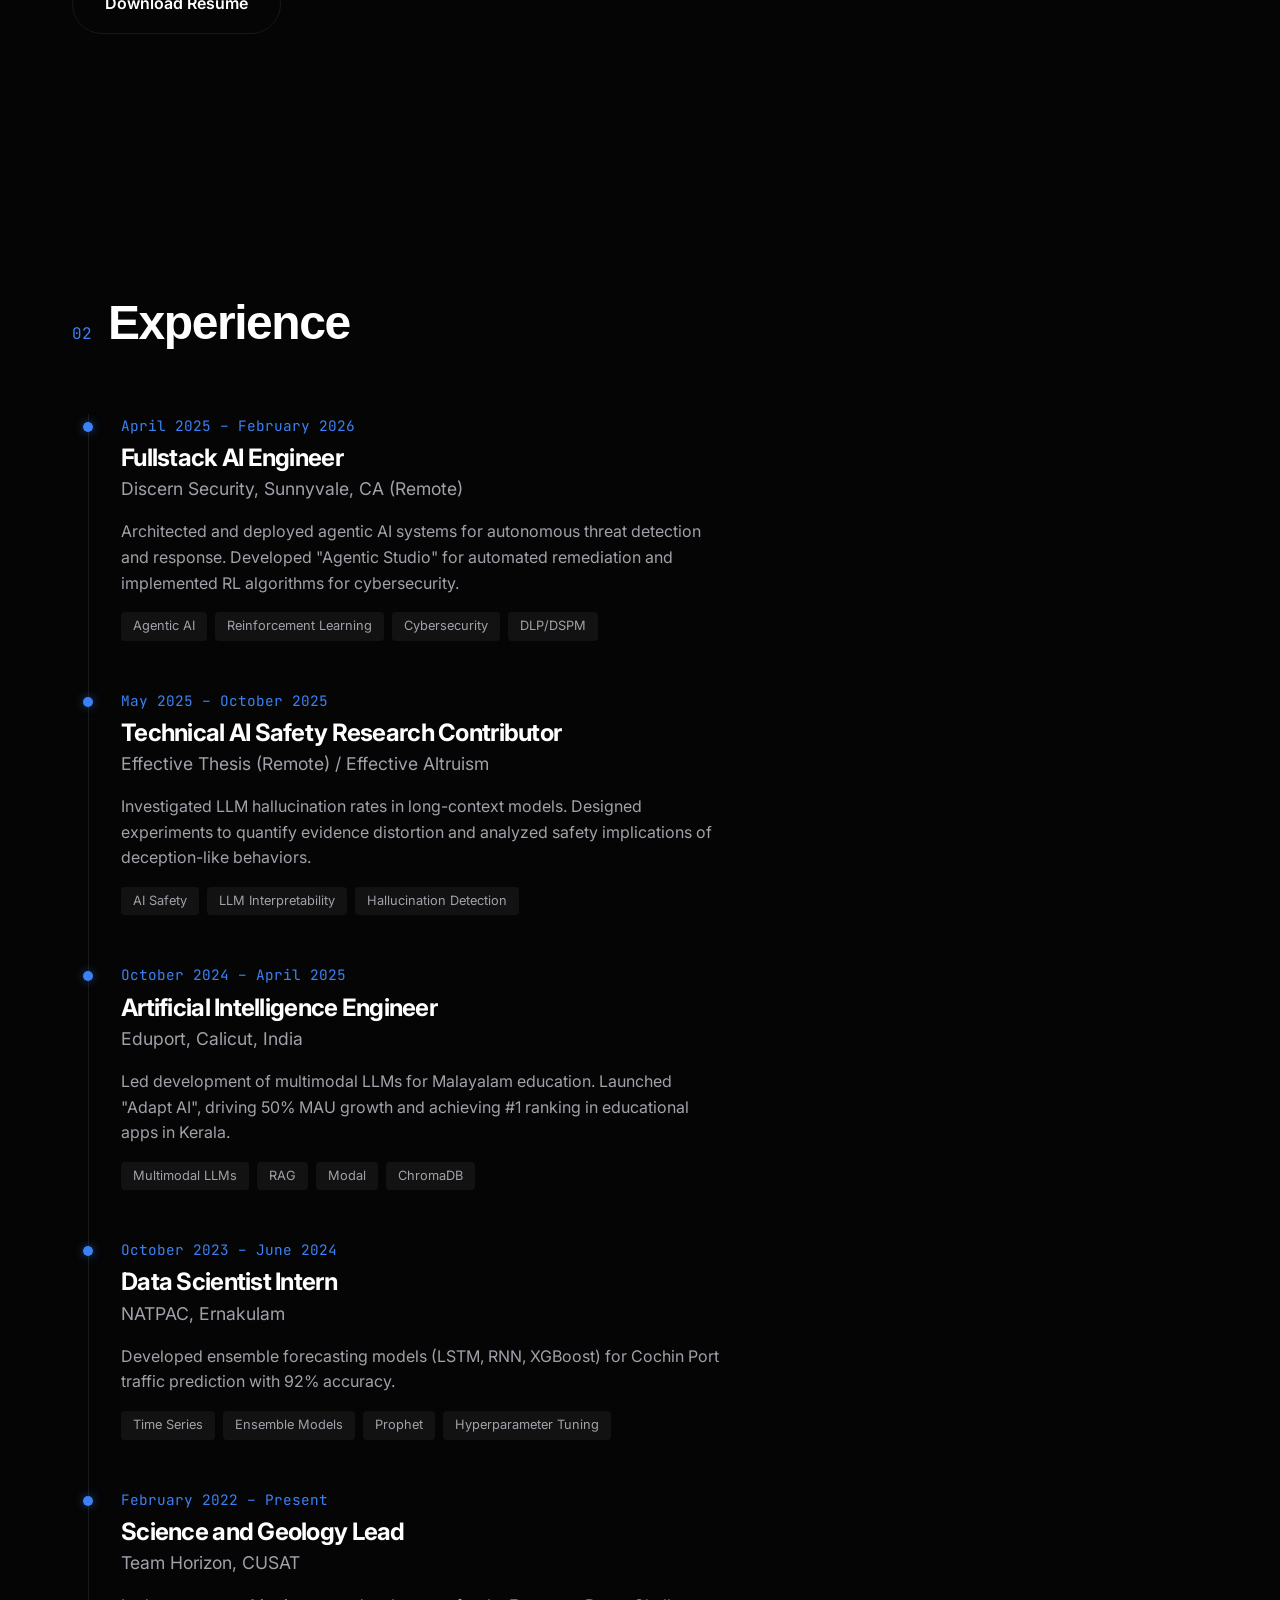
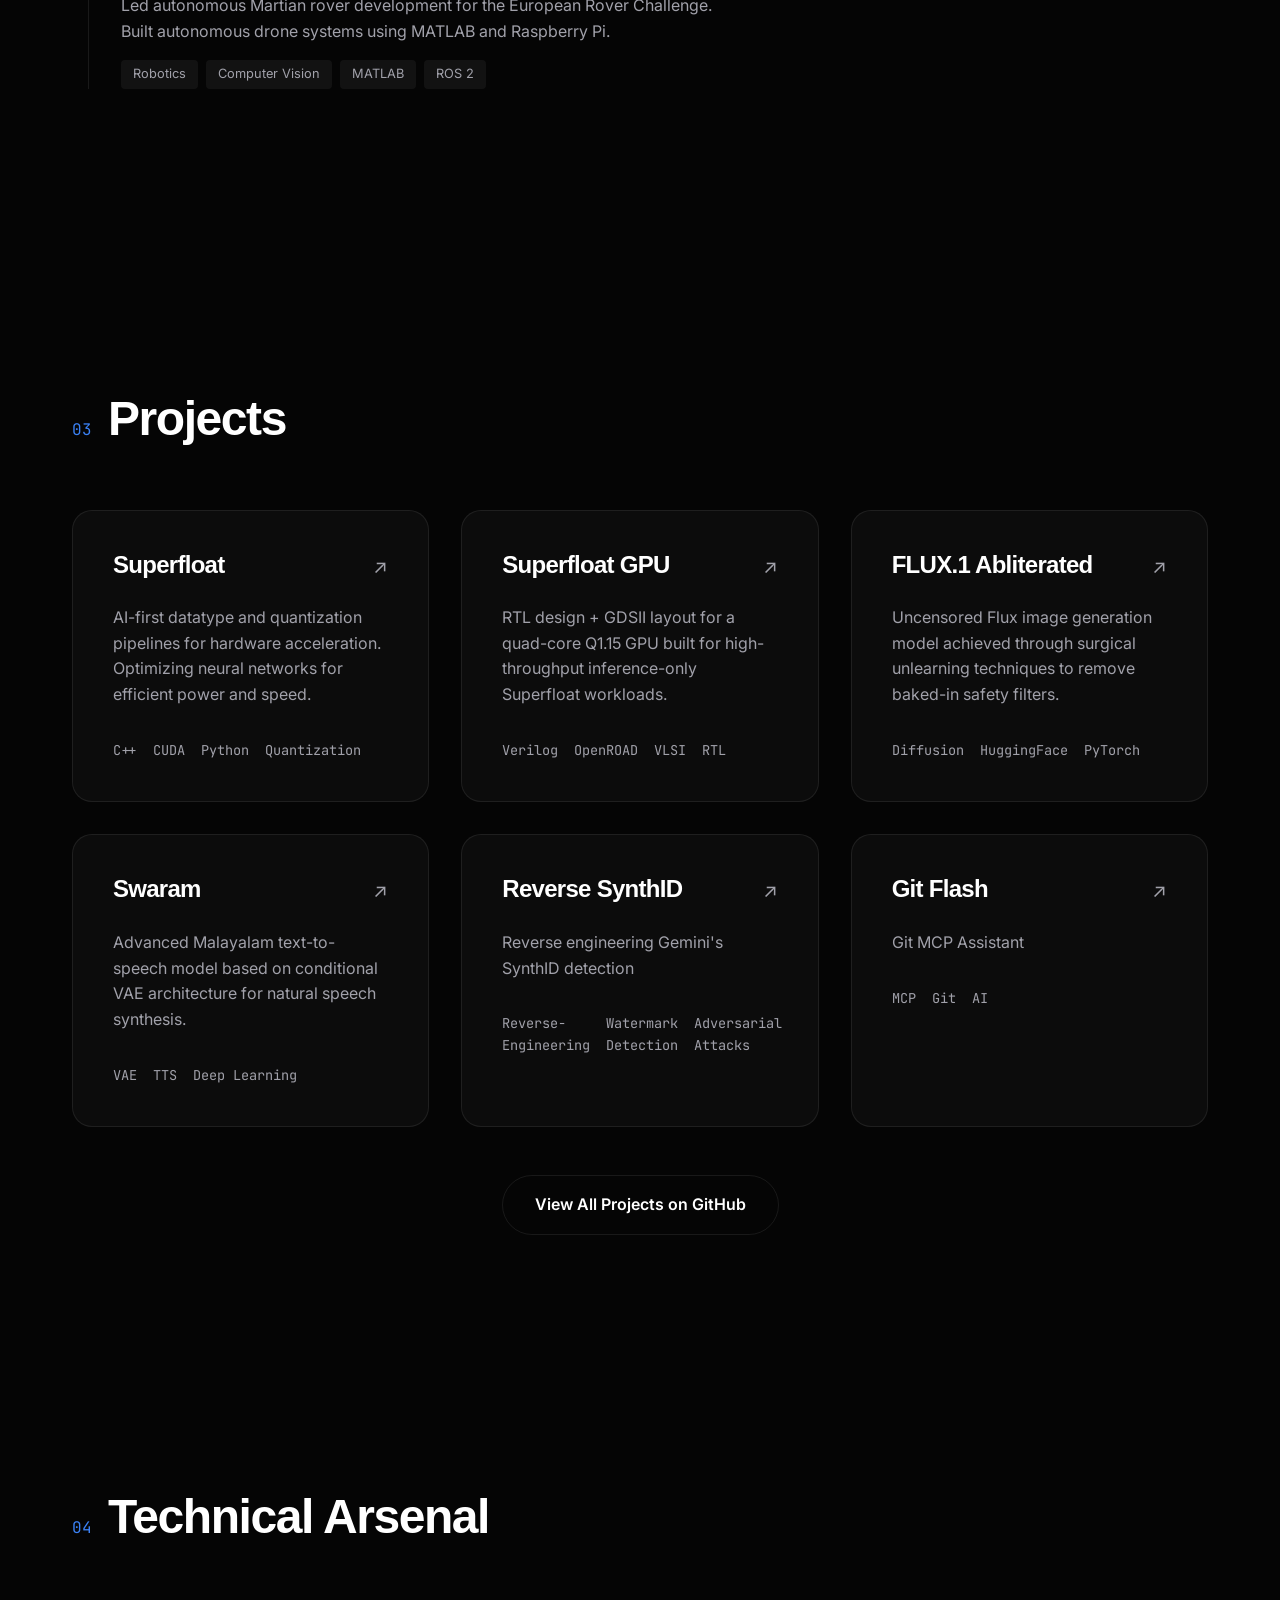
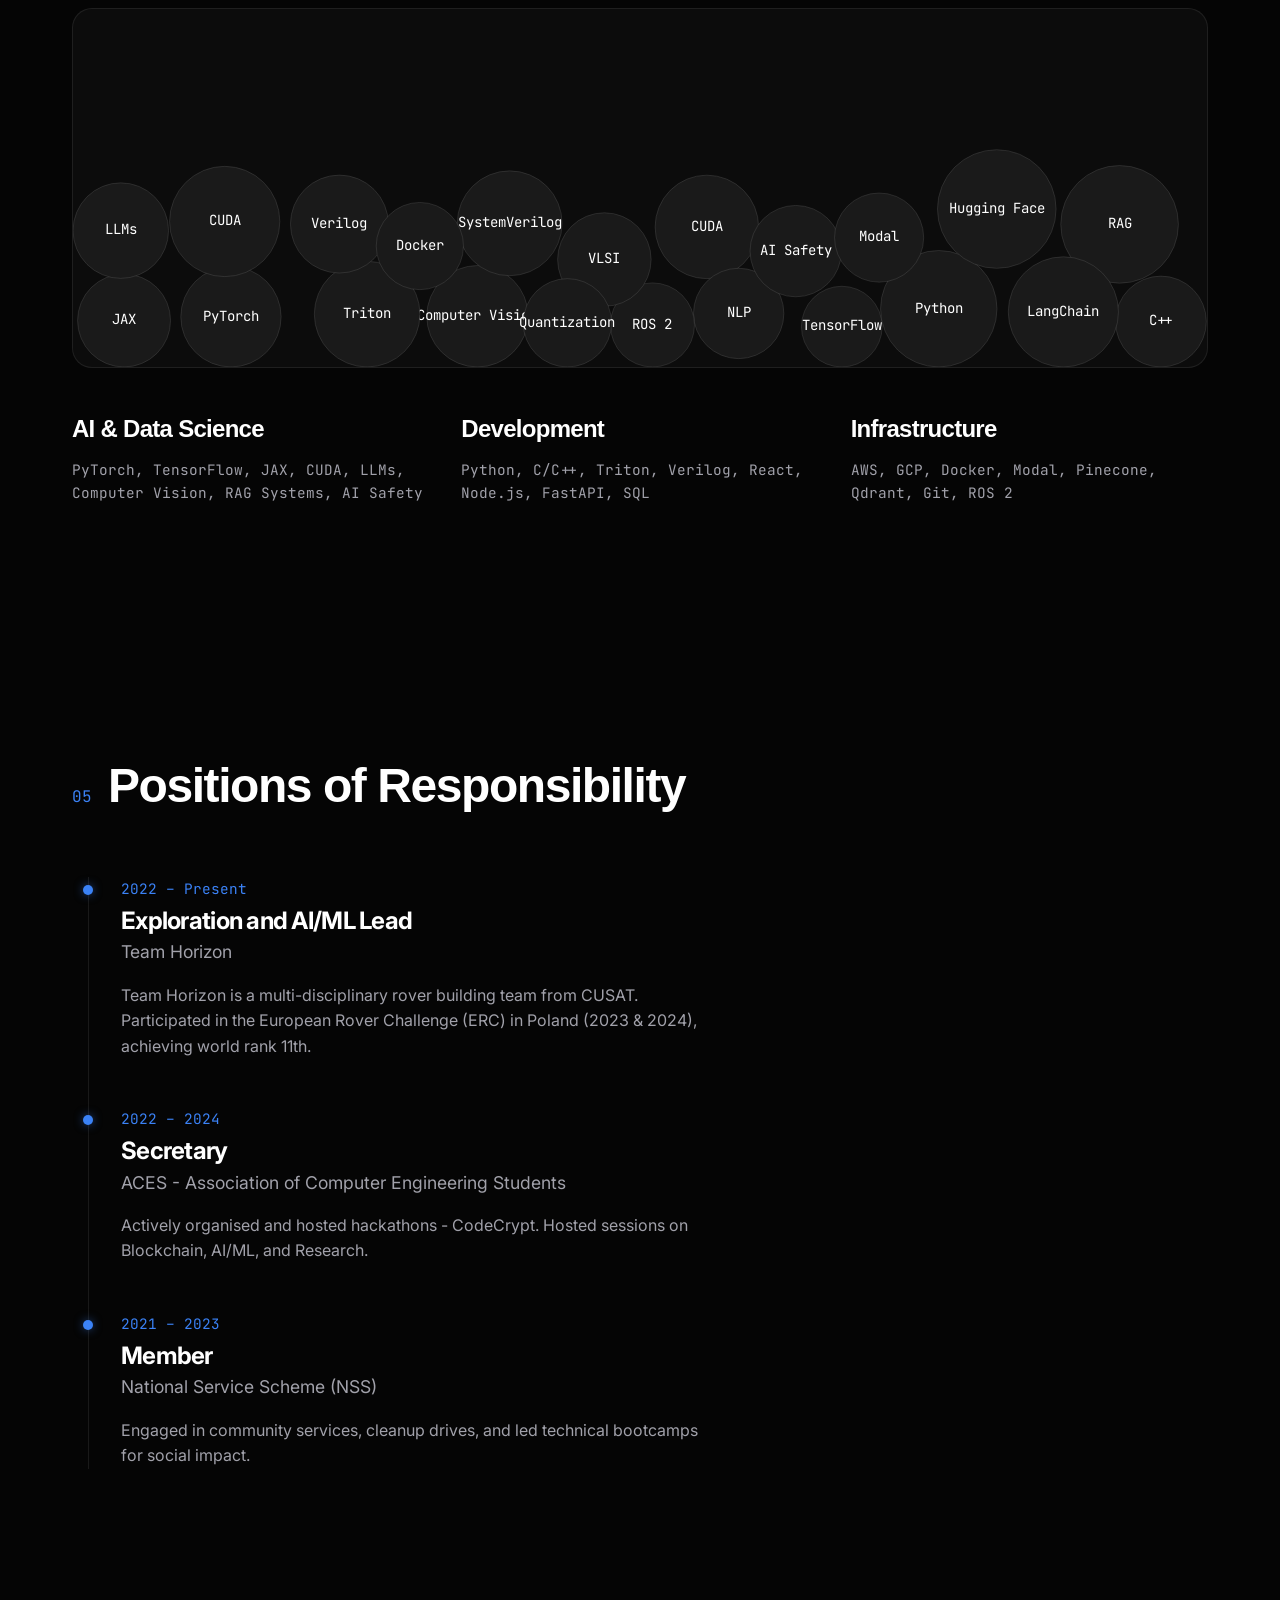
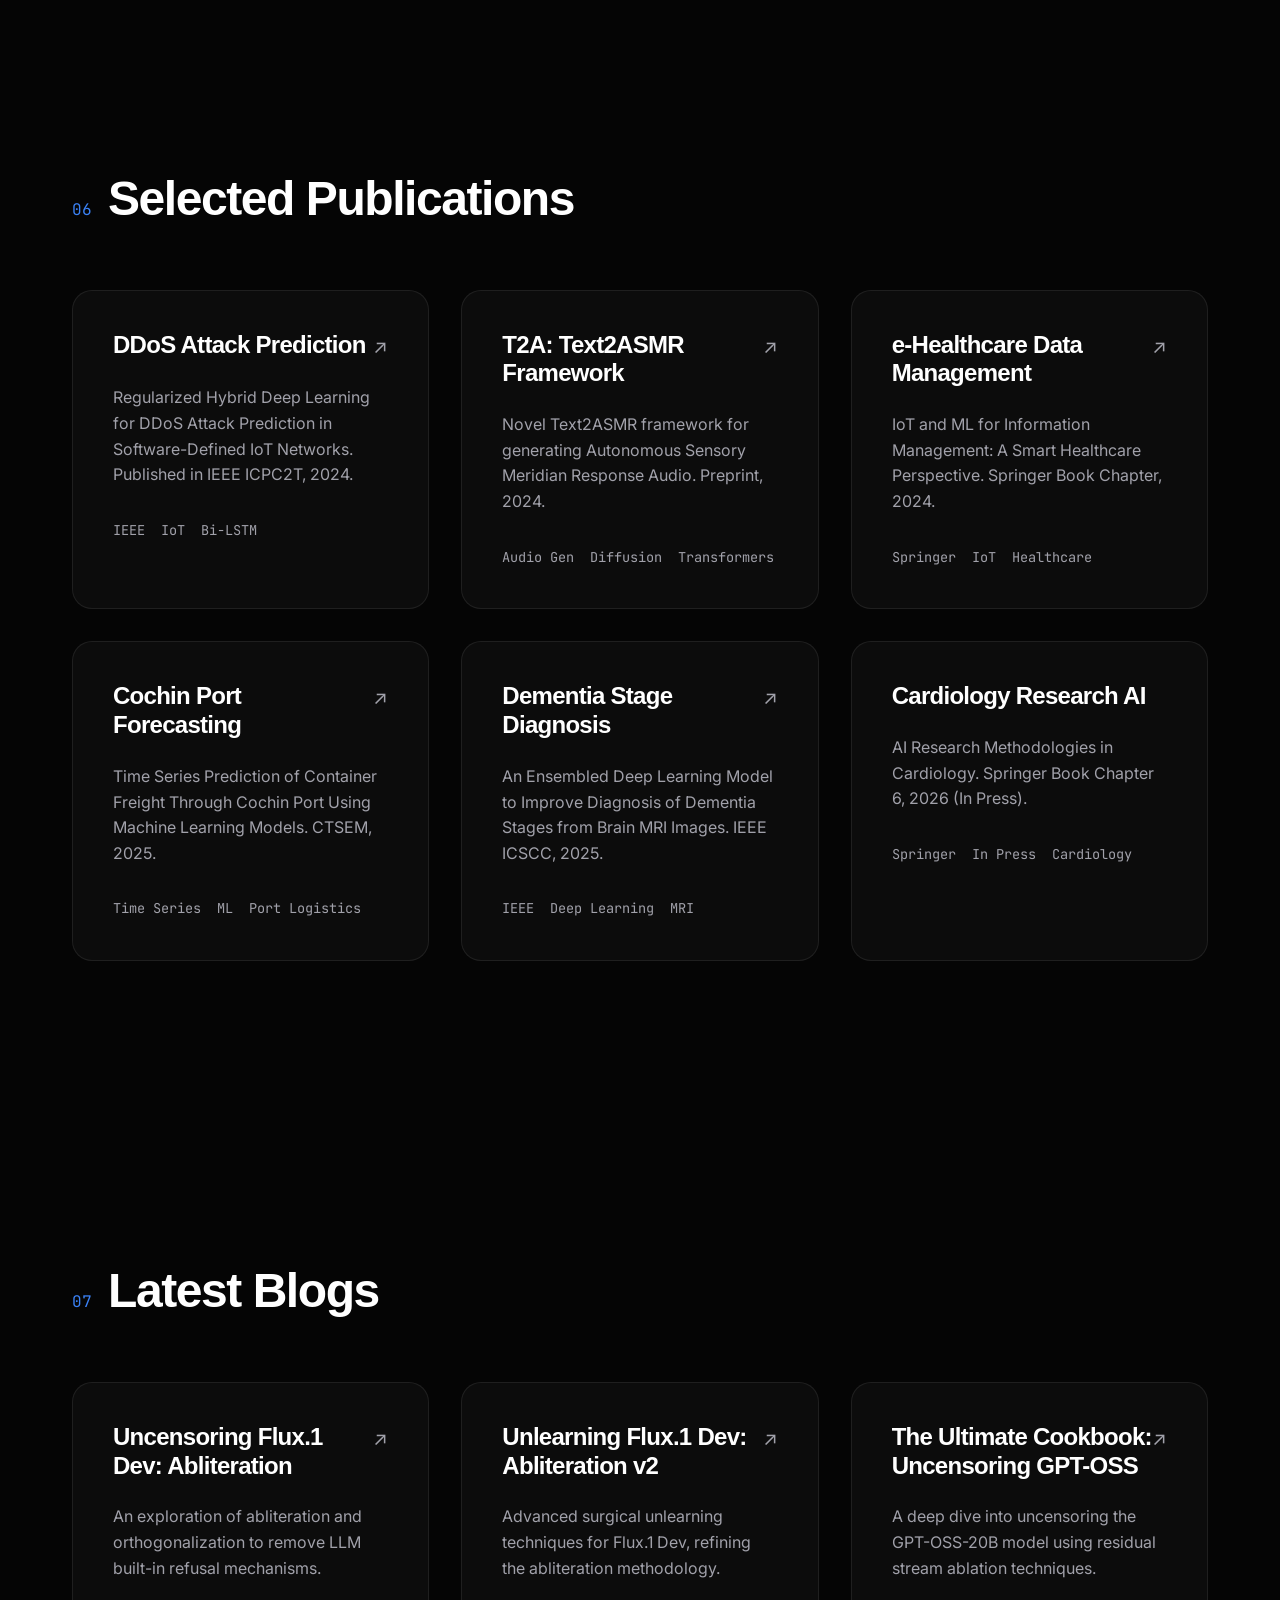
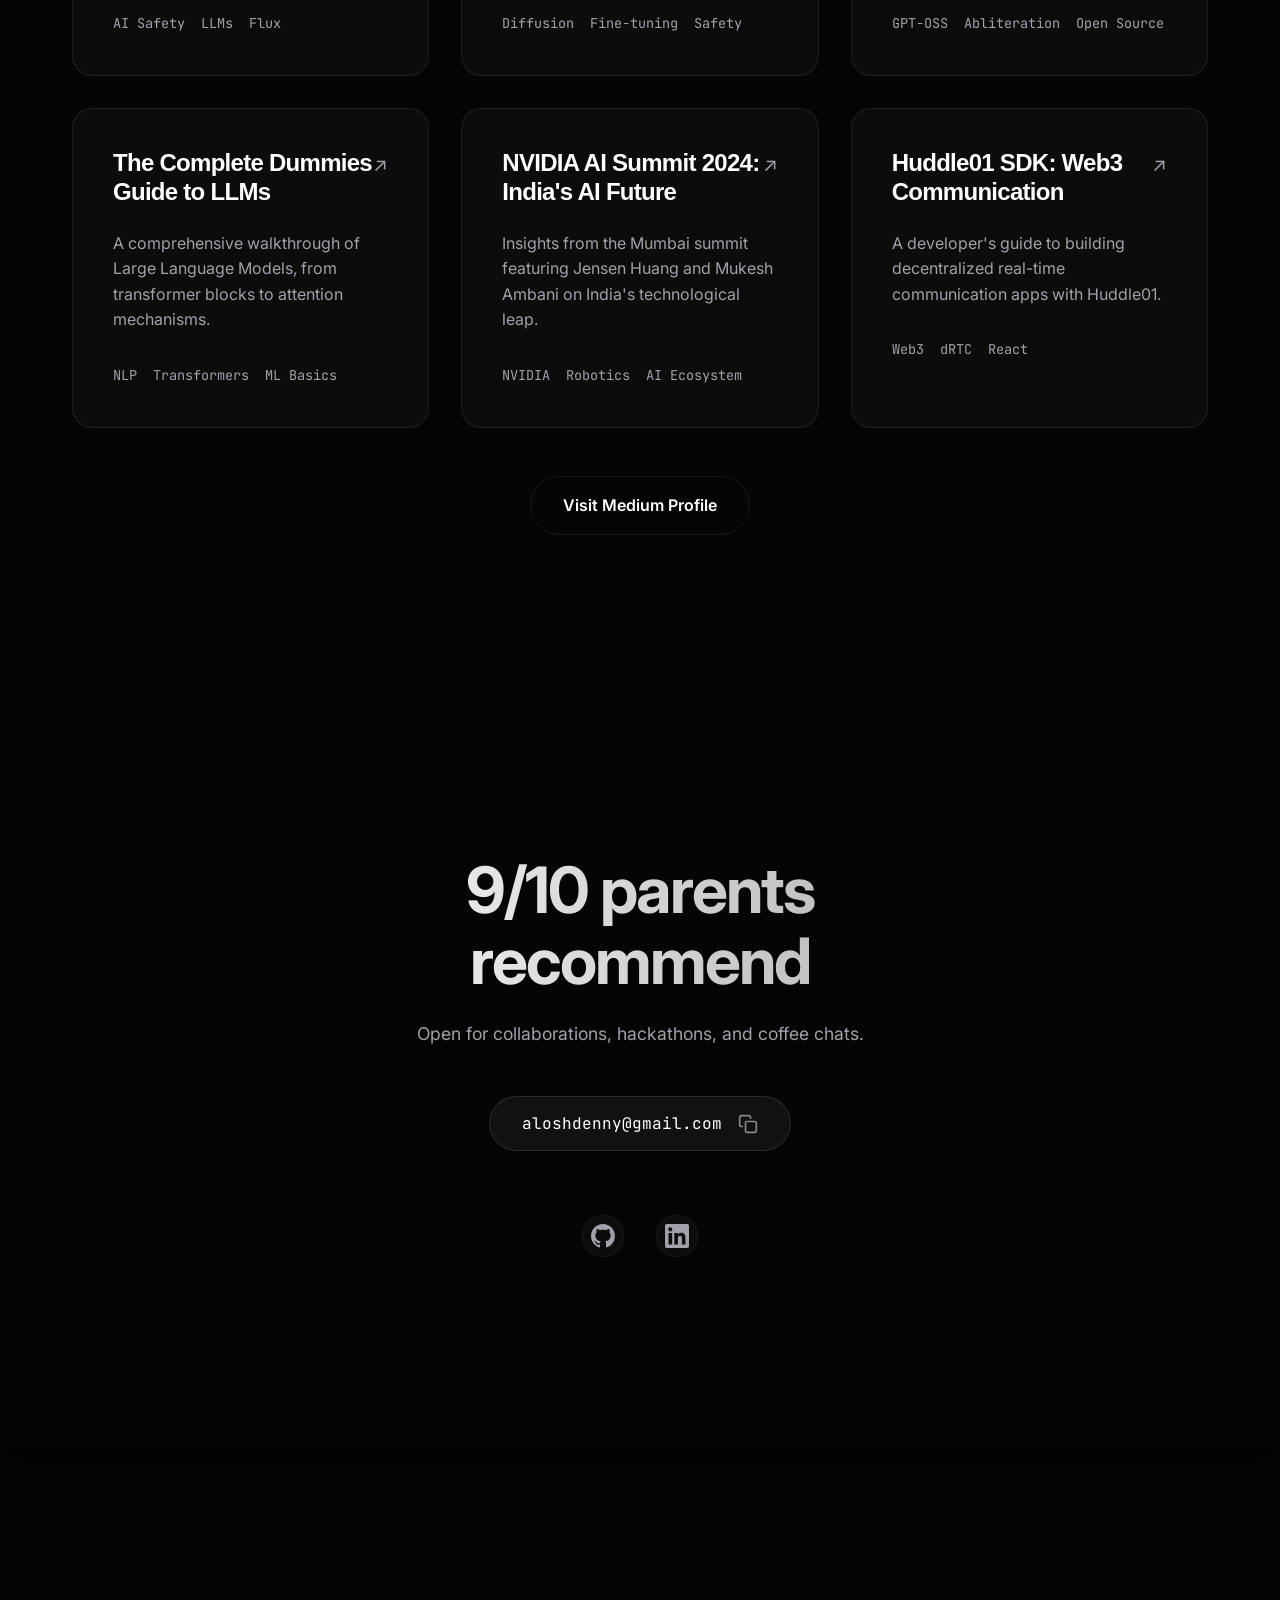
==== commit ce3d348b: "Configure custom domain aloshdenny.com" ====
--- a/index.html
+++ b/index.html
@@ -12,7 +12,7 @@
   <meta property="og:title" content="Alosh Denny | Portfolio">
   <meta property="og:description" content="Projects in AI/ML, Agentic Systems, and High-Throughput Inference.">
   <meta property="og:type" content="website">
-  <meta property="og:url" content="https://aloshdenny.github.io/">
+  <meta property="og:url" content="https://aloshdenny.com/">
   <meta name="theme-color" content="#050505">
 
   <!-- Fonts -->
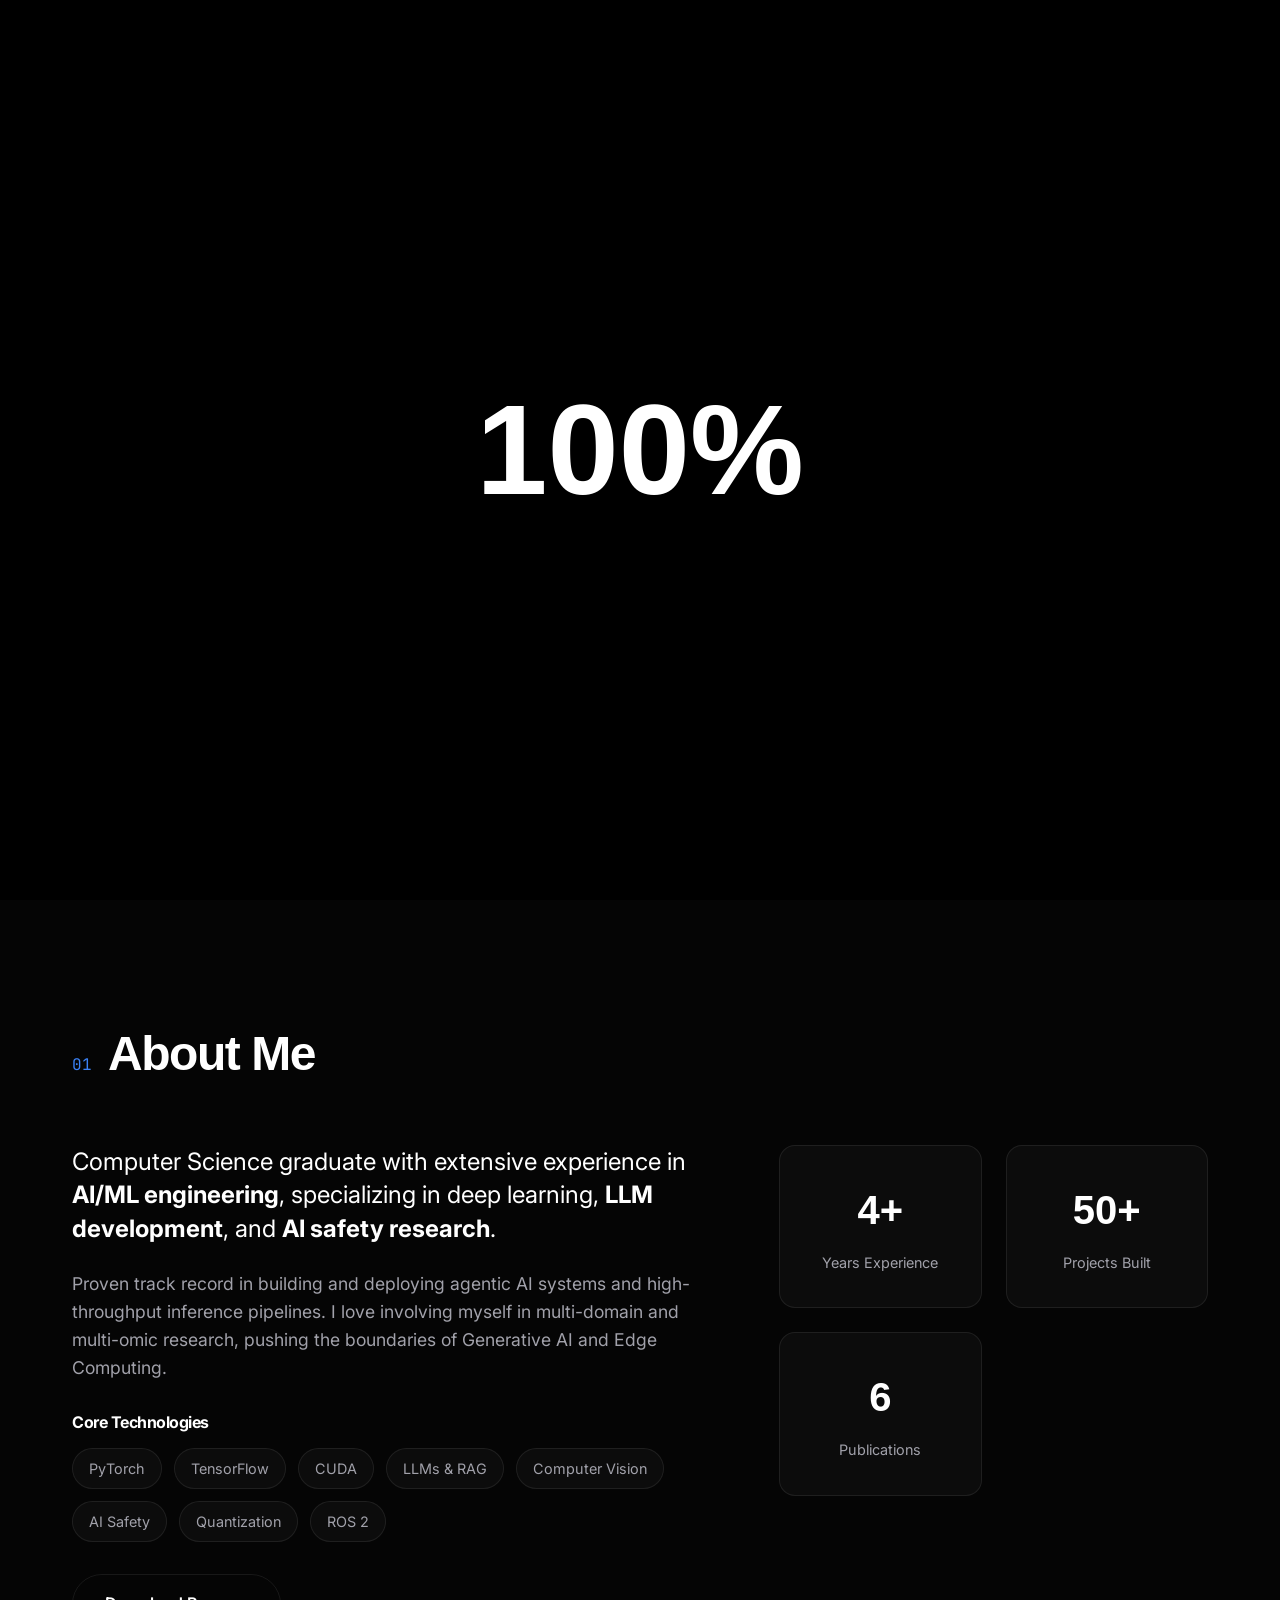
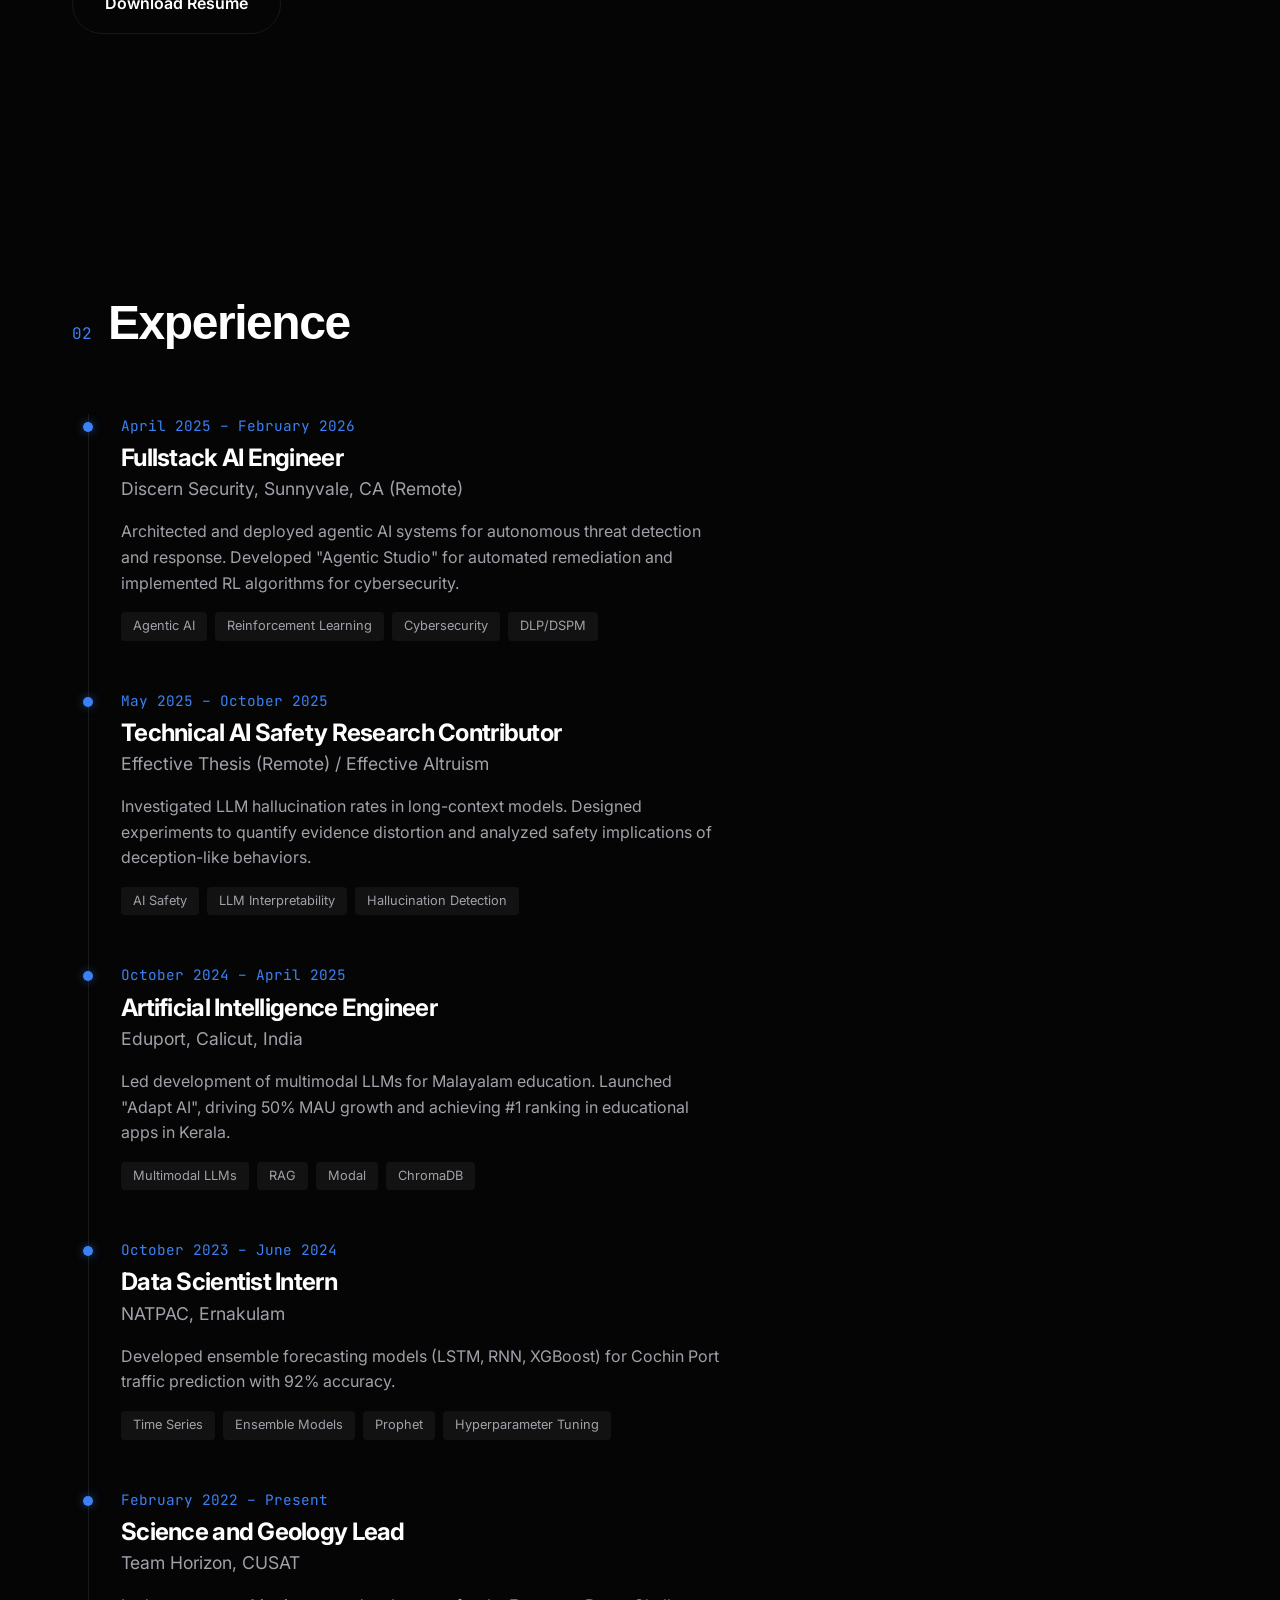
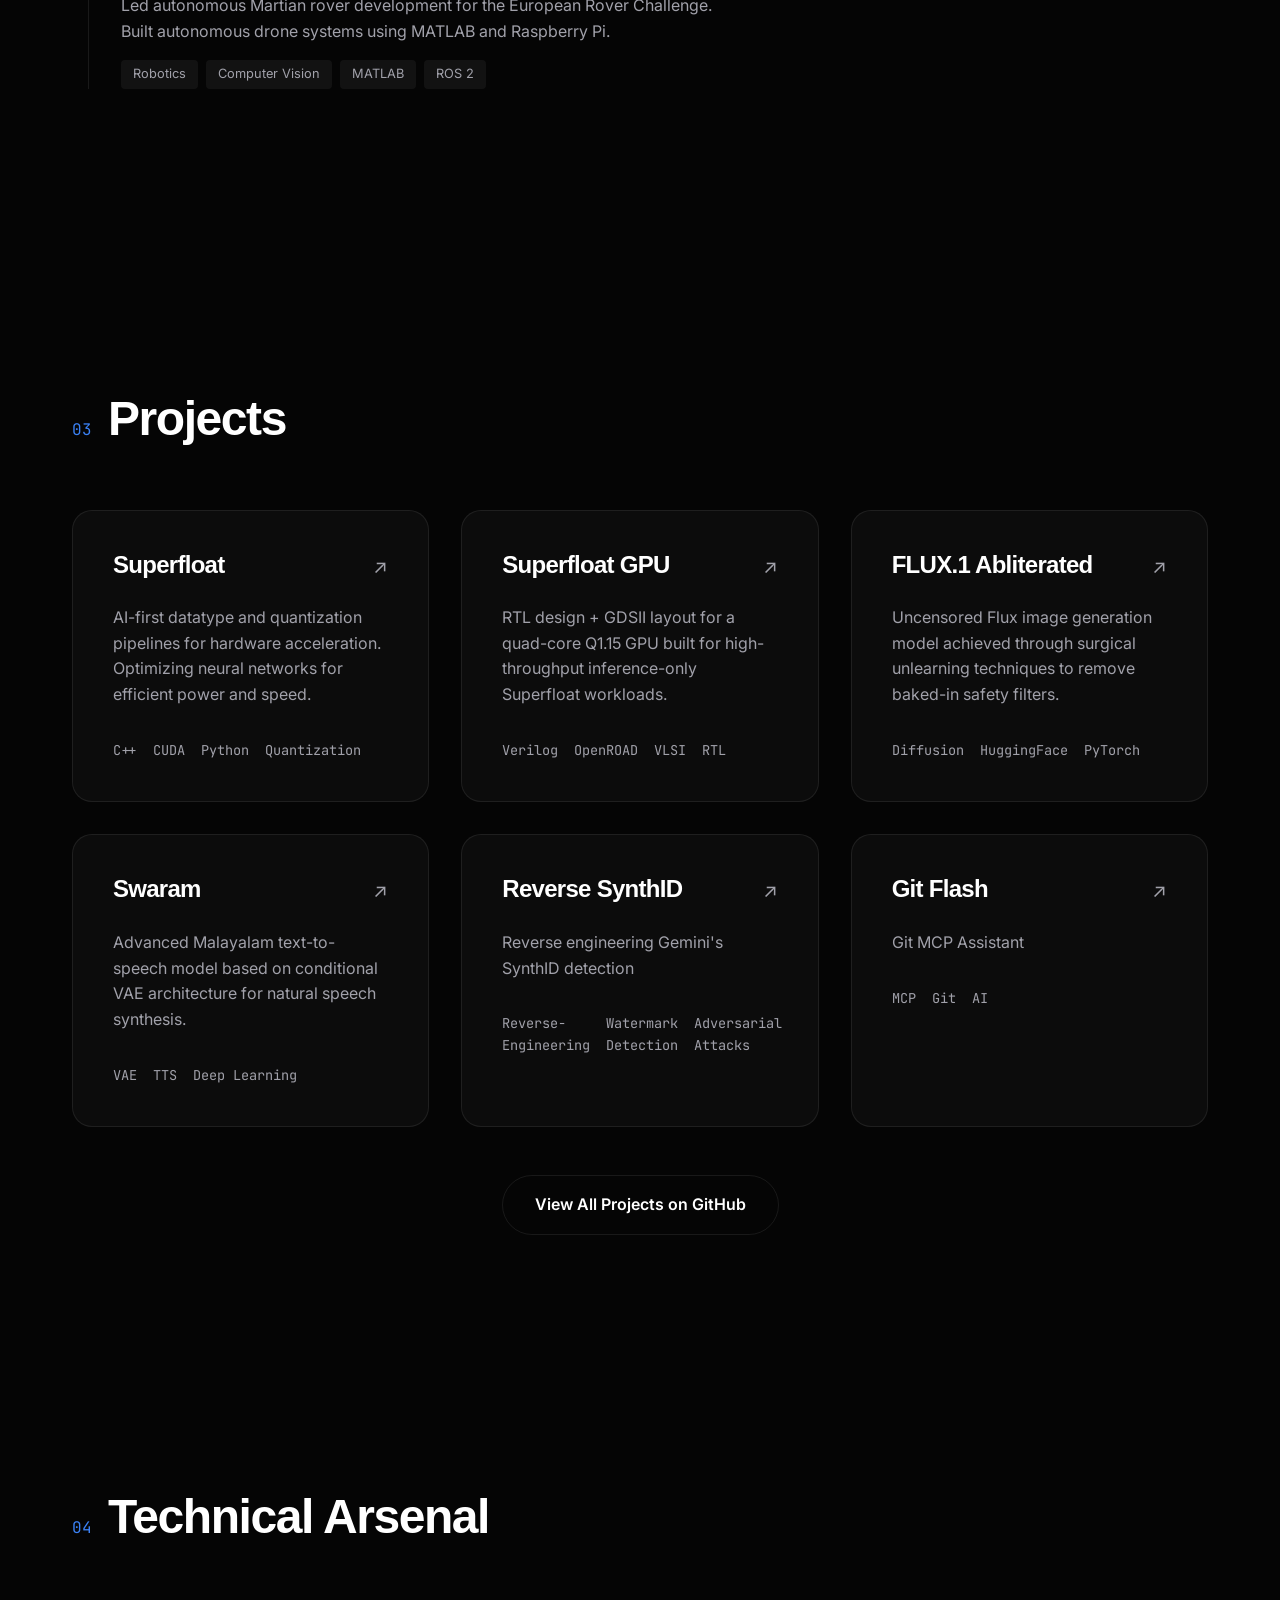
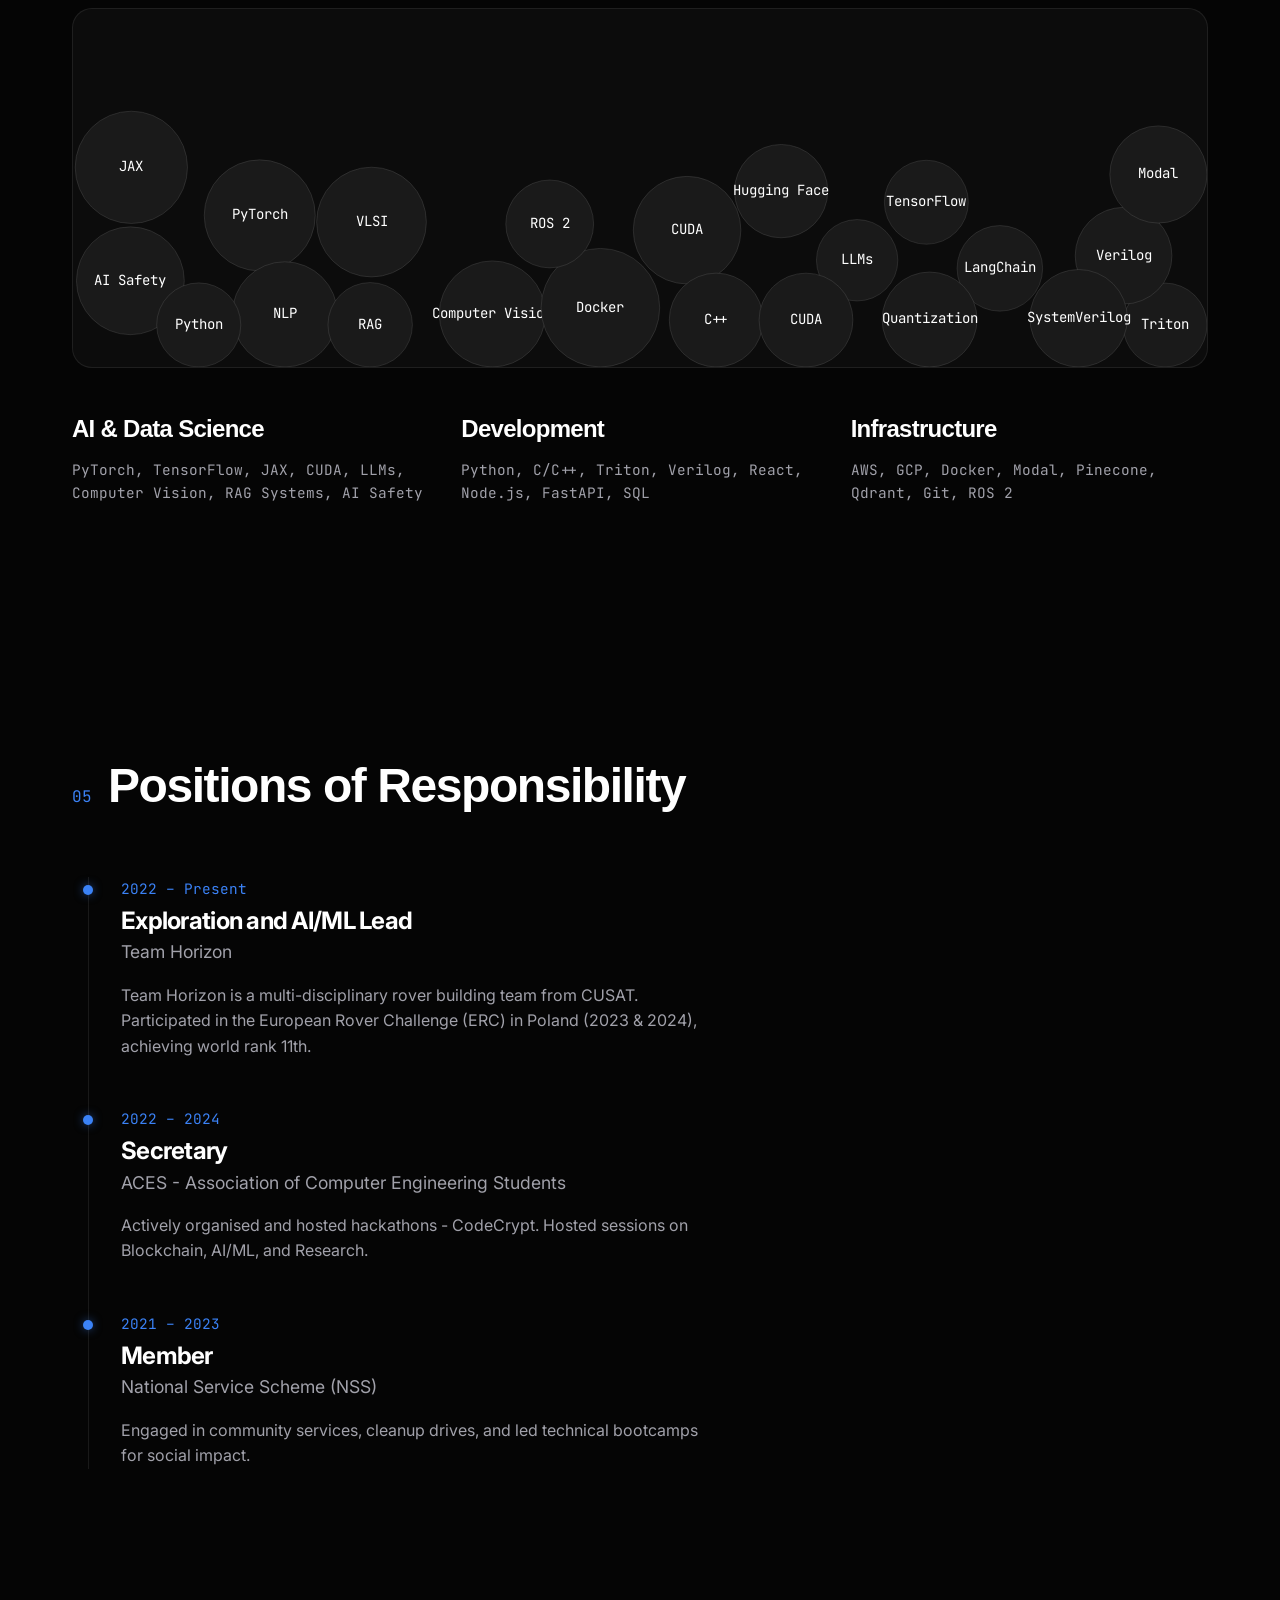
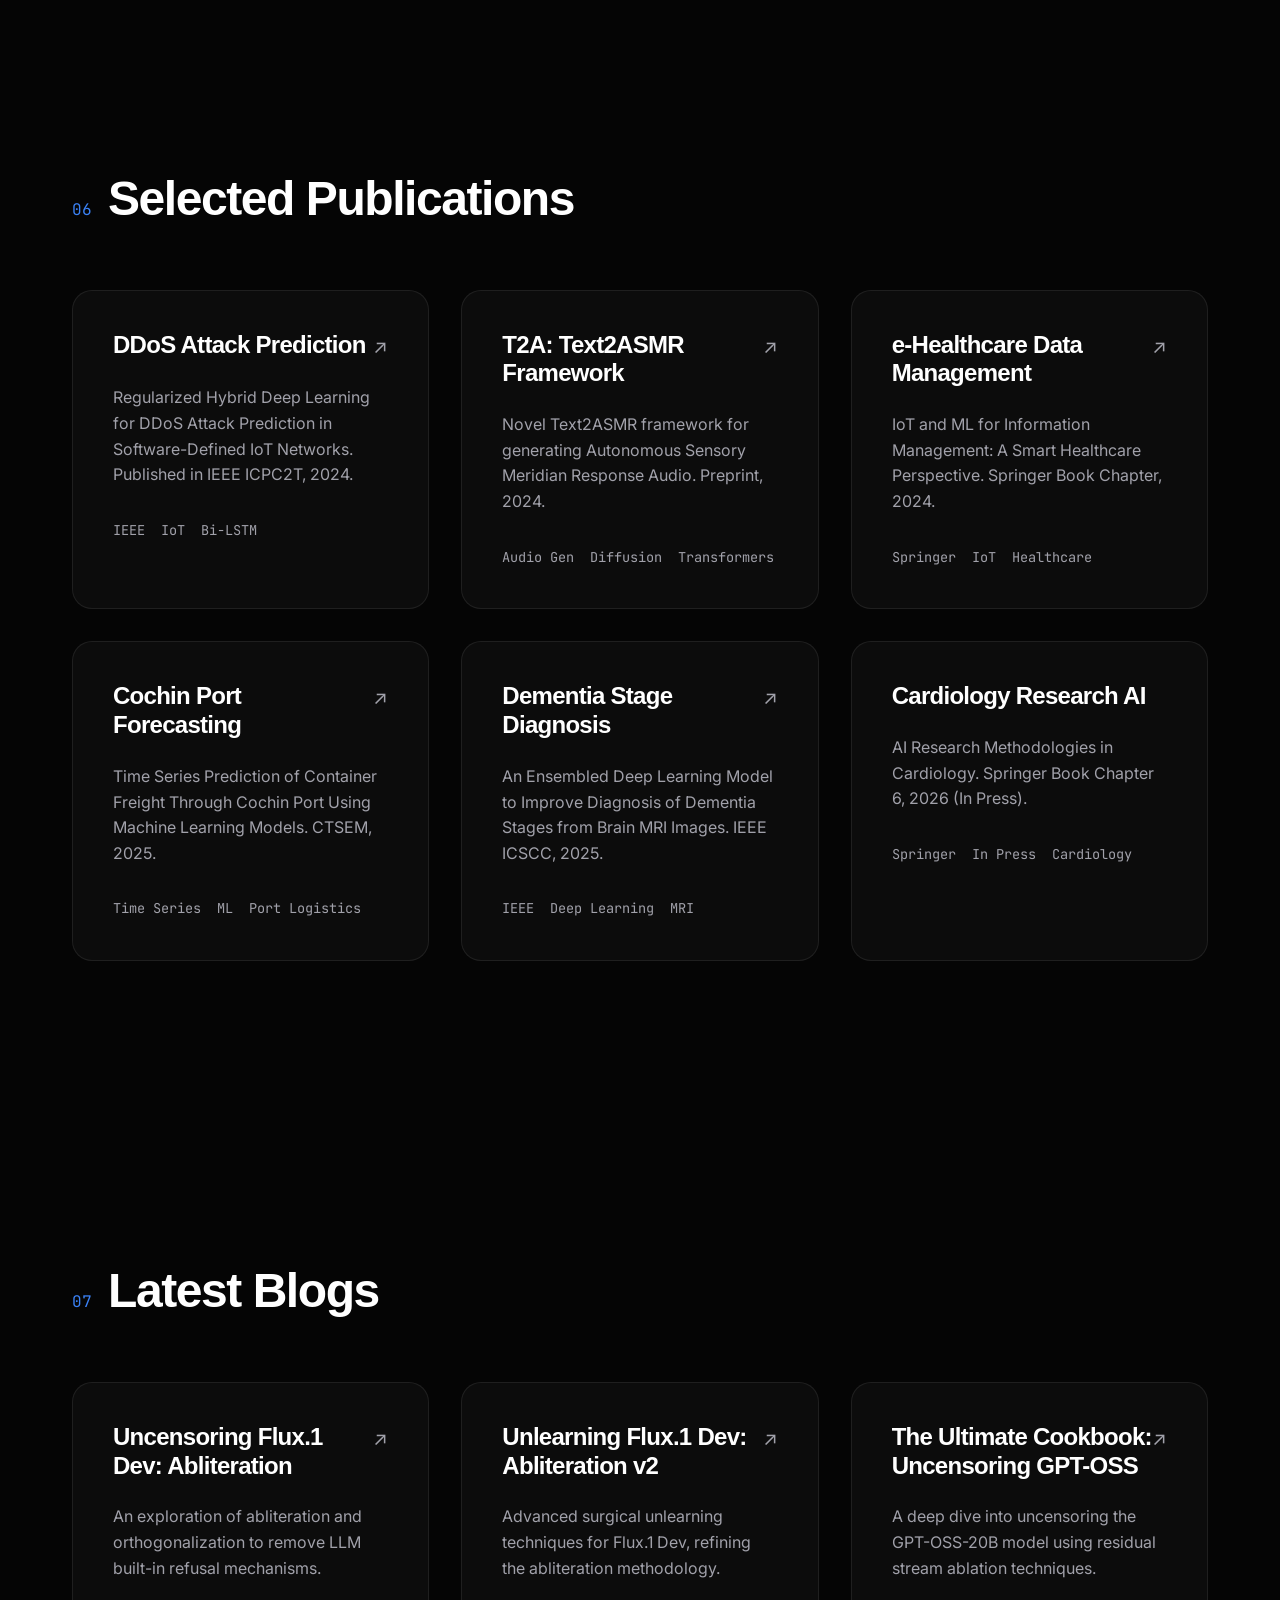
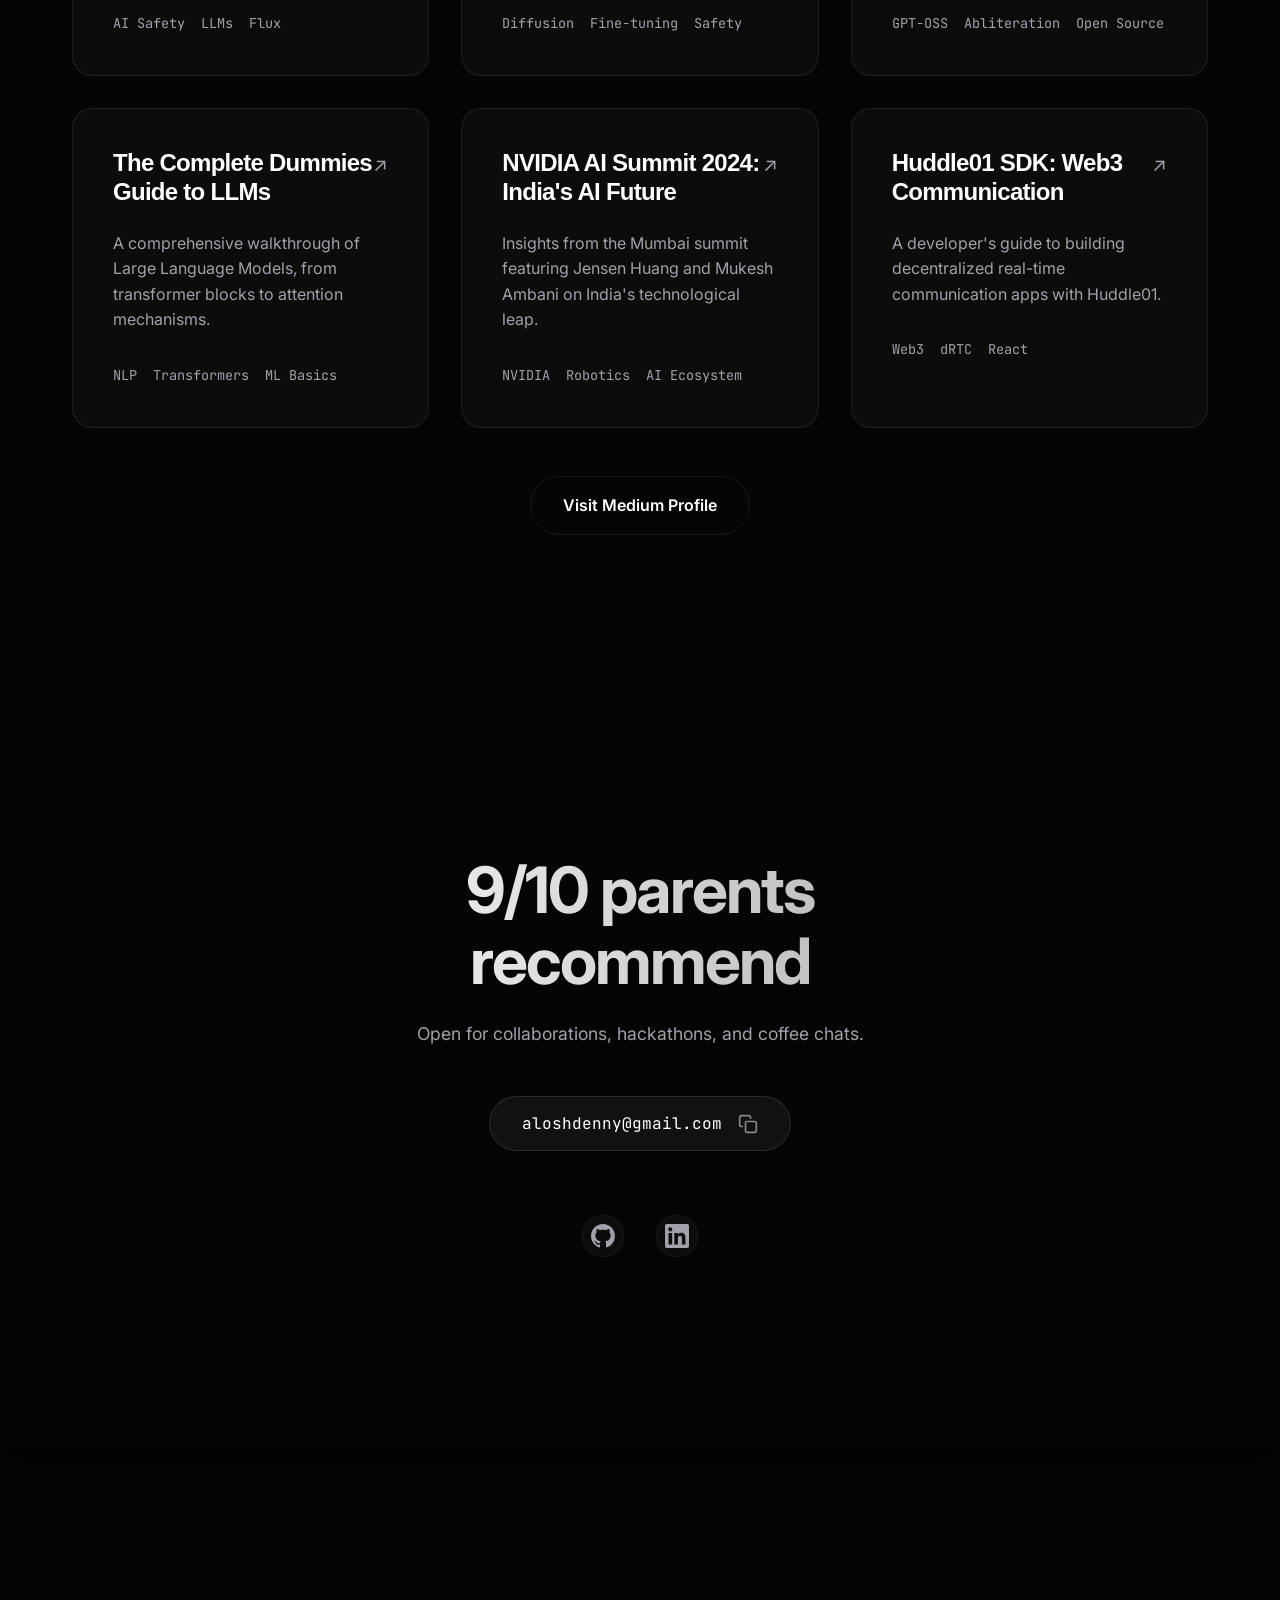
==== commit 96268220: "feat: add hourly service rates in services page hero and CTA" ====
--- a/index.html
+++ b/index.html
@@ -44,6 +44,7 @@
         <li><a href="#about" data-magnetic>About</a></li>
         <li><a href="#work" data-magnetic>Work</a></li>
         <li><a href="#projects" data-magnetic>Projects</a></li>
+        <li><a href="services.html" data-magnetic>Services</a></li>
         <li><a href="#skills" data-magnetic>Skills</a></li>
         <li><a href="#publications" data-magnetic>Publications</a></li>
         <li><a href="#blog" data-magnetic>Blogs</a></li>
--- a/style.css
+++ b/style.css
@@ -1182,4 +1182,236 @@
   line-height: 1.6;
   font-family: var(--font-mono);
   font-size: 0.9rem;
+}
+
+/* ==========================================================================
+   Services Page Custom Styles
+   ========================================================================== */
+.services-hero {
+  padding: 10rem 0 4rem;
+  text-align: center;
+  position: relative;
+  overflow: hidden;
+}
+
+.services-hero h1 {
+  font-family: var(--font-display);
+  font-size: clamp(3rem, 6vw, 5rem);
+  font-weight: 700;
+  line-height: 1.1;
+  margin-bottom: 1rem;
+  letter-spacing: -0.02em;
+  background: linear-gradient(to right, #ffffff, #94a3b8);
+  -webkit-background-clip: text;
+  -webkit-text-fill-color: transparent;
+}
+
+.services-hero .subtitle {
+  font-family: var(--font-mono);
+  color: var(--accent-color);
+  font-size: clamp(0.9rem, 2vw, 1.1rem);
+  margin-bottom: 1.5rem;
+}
+
+.services-hero-desc {
+  max-width: 600px;
+  margin: 0 auto 3rem;
+  color: var(--text-secondary);
+  font-size: 1.1rem;
+}
+
+.services-grid {
+  display: grid;
+  grid-template-columns: repeat(auto-fit, minmax(320px, 1fr));
+  gap: 2rem;
+  margin-bottom: 6rem;
+}
+
+.service-card {
+  background: var(--card-bg);
+  border: 1px solid var(--card-border);
+  border-radius: 24px;
+  padding: 3rem 2.5rem;
+  transition: var(--transition-smooth);
+  display: flex;
+  flex-direction: column;
+  height: 100%;
+  position: relative;
+  overflow: hidden;
+  box-shadow: 0 4px 30px rgba(0, 0, 0, 0.2);
+  backdrop-filter: blur(5px);
+  -webkit-backdrop-filter: blur(5px);
+}
+
+.service-card::before {
+  content: '';
+  position: absolute;
+  top: 0;
+  left: 0;
+  width: 100%;
+  height: 100%;
+  background: radial-gradient(800px circle at var(--mouse-x, 0) var(--mouse-y, 0), rgba(59, 130, 246, 0.06), transparent 40%);
+  z-index: 1;
+  pointer-events: none;
+  opacity: 0;
+  transition: opacity 0.5s ease;
+}
+
+.service-card:hover::before {
+  opacity: 1;
+}
+
+.service-card:hover {
+  transform: translateY(-8px);
+  border-color: var(--accent-color);
+  box-shadow: 0 15px 40px -10px rgba(0, 0, 0, 0.6), 0 0 20px rgba(59, 130, 246, 0.1);
+}
+
+.service-icon-wrapper {
+  width: 64px;
+  height: 64px;
+  border-radius: 16px;
+  background: rgba(59, 130, 246, 0.08);
+  border: 1px solid rgba(59, 130, 246, 0.15);
+  display: flex;
+  align-items: center;
+  justify-content: center;
+  margin-bottom: 2rem;
+  color: var(--accent-color);
+  position: relative;
+  z-index: 2;
+  transition: var(--transition-smooth);
+  box-shadow: 0 0 15px rgba(59, 130, 246, 0.05);
+}
+
+.service-card:hover .service-icon-wrapper {
+  background: var(--accent-color);
+  color: var(--bg-color);
+  border-color: var(--accent-color);
+  box-shadow: 0 0 25px var(--accent-glow);
+  transform: scale(1.05);
+}
+
+.service-card h3 {
+  font-family: var(--font-display);
+  font-size: 1.6rem;
+  font-weight: 600;
+  margin-bottom: 1rem;
+  position: relative;
+  z-index: 2;
+}
+
+.service-card p {
+  color: var(--text-secondary);
+  font-size: 0.95rem;
+  line-height: 1.6;
+  margin-bottom: 2rem;
+  flex-grow: 1;
+  position: relative;
+  z-index: 2;
+}
+
+.service-details {
+  list-style: none;
+  padding: 0;
+  margin: 0 0 2.5rem 0;
+  position: relative;
+  z-index: 2;
+  display: flex;
+  flex-direction: column;
+  gap: 0.75rem;
+}
+
+.service-details li {
+  font-size: 0.85rem;
+  color: var(--text-secondary);
+  display: flex;
+  align-items: center;
+  gap: 0.75rem;
+}
+
+.service-details li::before {
+  content: "→";
+  color: var(--accent-color);
+  font-family: var(--font-mono);
+  font-weight: bold;
+}
+
+.service-tech-tags {
+  display: flex;
+  flex-wrap: wrap;
+  gap: 0.5rem;
+  position: relative;
+  z-index: 2;
+  margin-top: auto;
+}
+
+.service-tech-tags span {
+  font-family: var(--font-mono);
+  font-size: 0.75rem;
+  color: var(--accent-color);
+  background: rgba(59, 130, 246, 0.08);
+  border: 1px solid rgba(59, 130, 246, 0.15);
+  padding: 0.3rem 0.8rem;
+  border-radius: 50px;
+  transition: var(--transition-smooth);
+}
+
+.service-card:hover .service-tech-tags span {
+  background: rgba(255, 255, 255, 0.05);
+  border-color: rgba(255, 255, 255, 0.1);
+  color: var(--text-primary);
+}
+
+/* Services Page Pricing Styles */
+.services-price-tag {
+  display: inline-flex;
+  align-items: center;
+  gap: 0.85rem;
+  background: rgba(59, 130, 246, 0.04);
+  border: 1px solid rgba(59, 130, 246, 0.15);
+  border-radius: 100px;
+  padding: 0.6rem 1.4rem;
+  margin: 1.5rem auto 0;
+  backdrop-filter: blur(10px);
+  -webkit-backdrop-filter: blur(10px);
+  box-shadow: 0 4px 25px rgba(0, 0, 0, 0.2);
+  transition: var(--transition-smooth);
+}
+
+.services-price-tag:hover {
+  border-color: var(--accent-color);
+  box-shadow: 0 0 25px rgba(59, 130, 246, 0.15);
+  transform: translateY(-2px);
+}
+
+.price-label {
+  font-family: var(--font-mono);
+  font-size: 0.75rem;
+  text-transform: uppercase;
+  color: var(--text-secondary);
+  letter-spacing: 0.08em;
+}
+
+.price-divider {
+  width: 1px;
+  height: 12px;
+  background: rgba(255, 255, 255, 0.15);
+}
+
+.price-value {
+  font-family: var(--font-mono);
+  font-size: 0.85rem;
+  color: var(--accent-color);
+  font-weight: 500;
+  letter-spacing: -0.01em;
+}
+
+.pricing-subtext {
+  font-family: var(--font-mono);
+  font-size: 0.8rem;
+  color: var(--text-secondary);
+  margin-top: 1.5rem;
+  opacity: 0.8;
+  letter-spacing: -0.01em;
 }
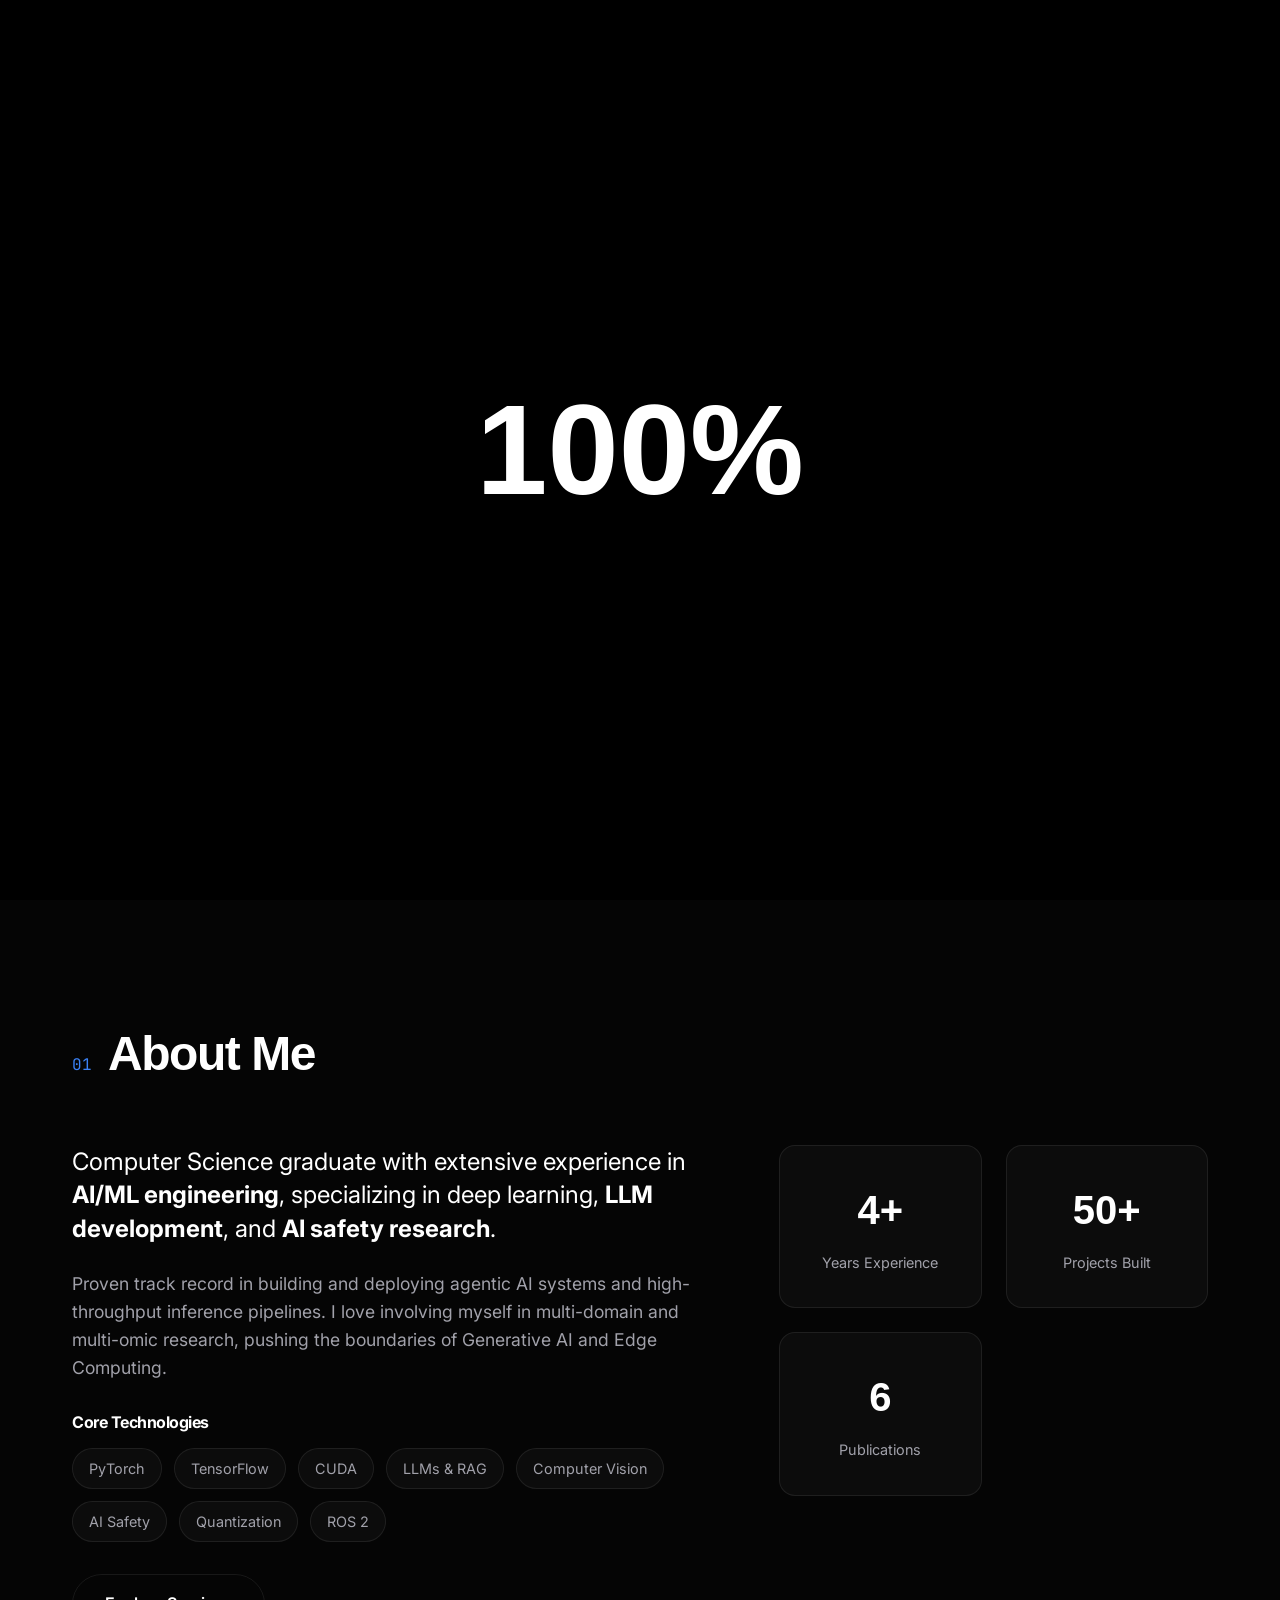
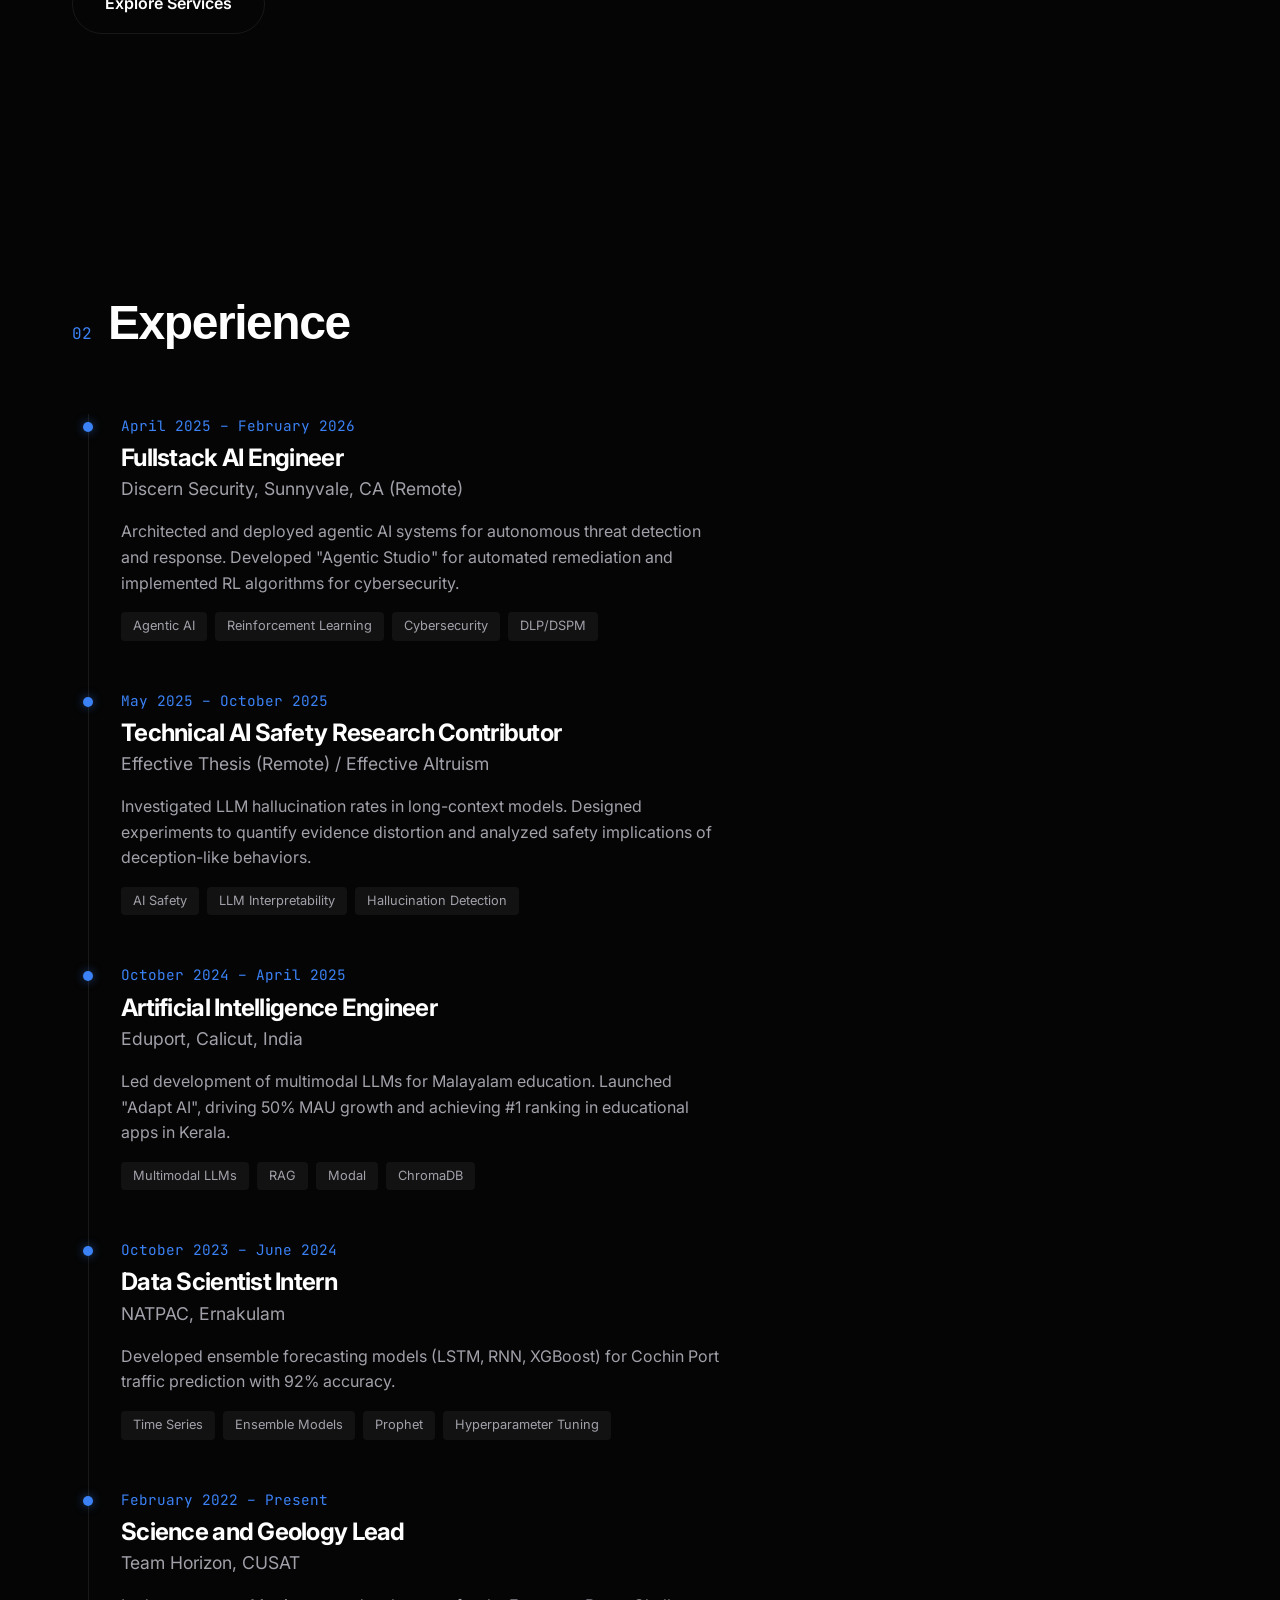
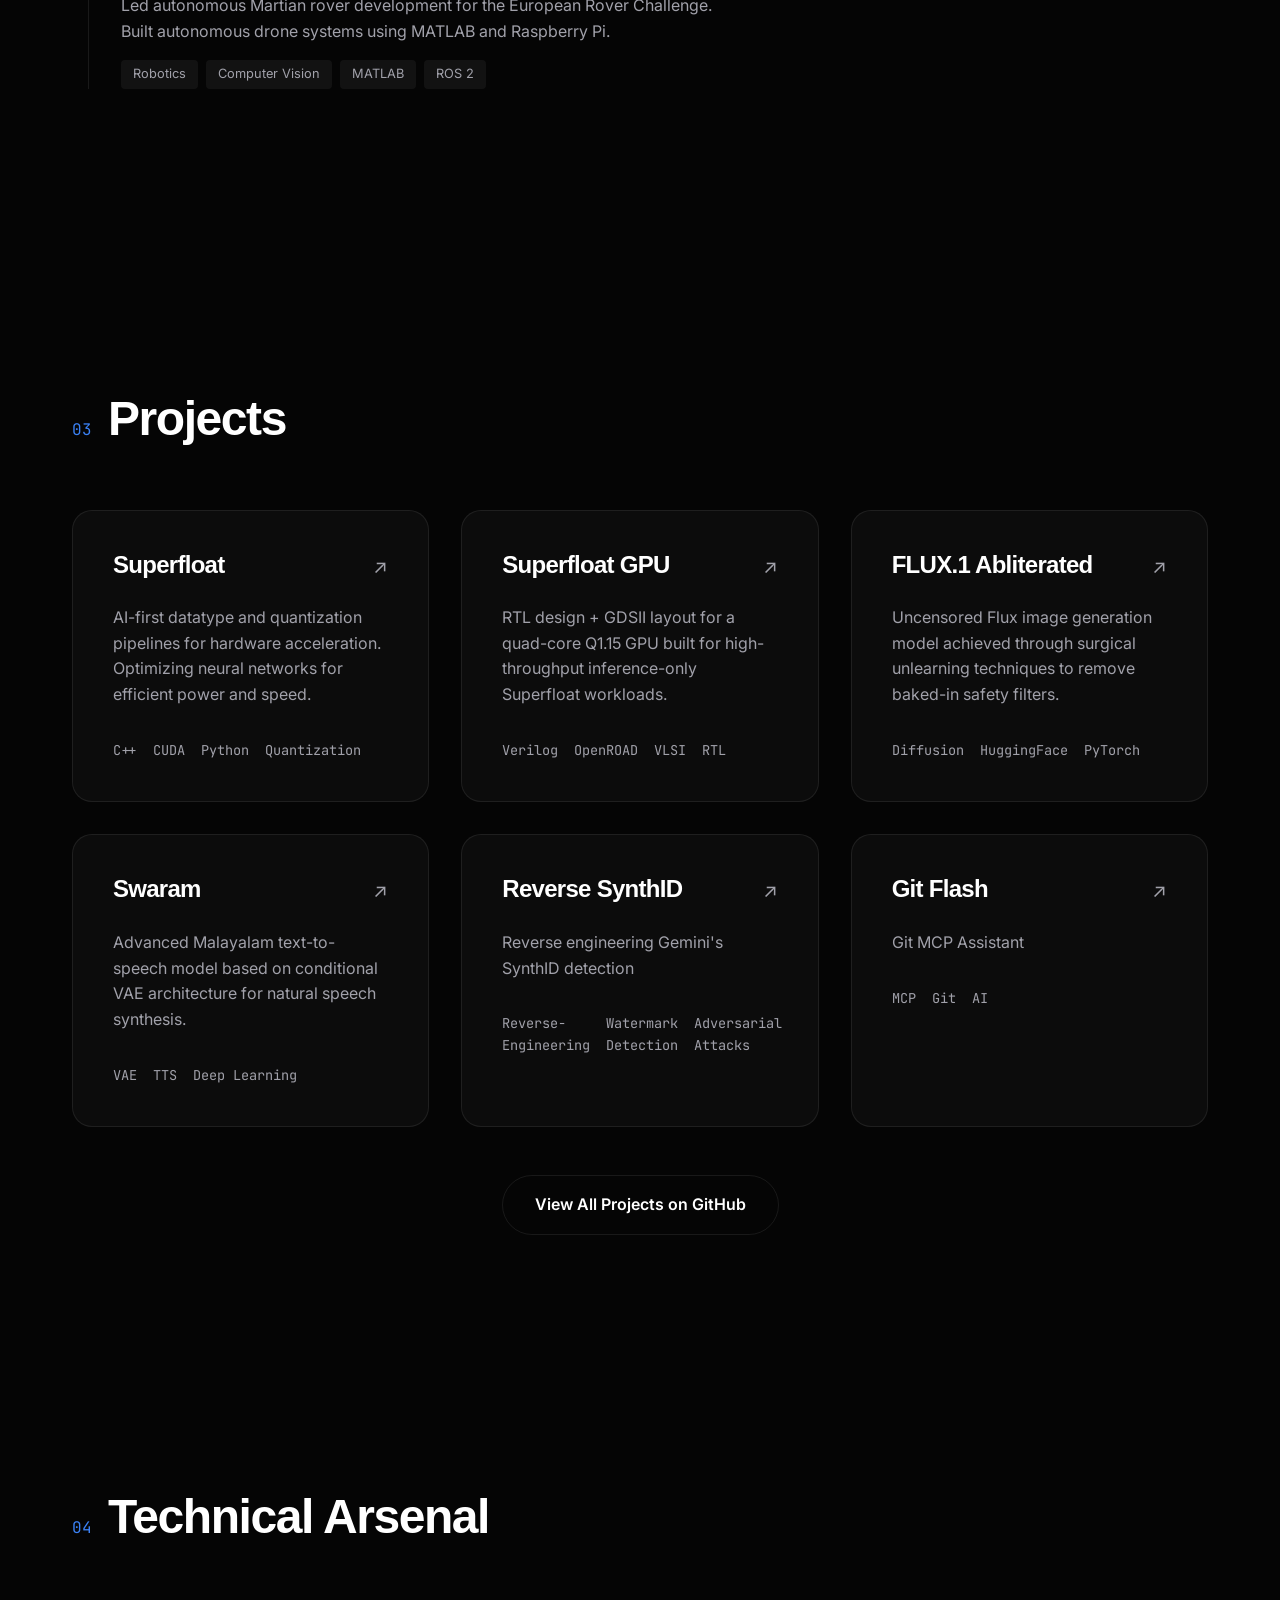
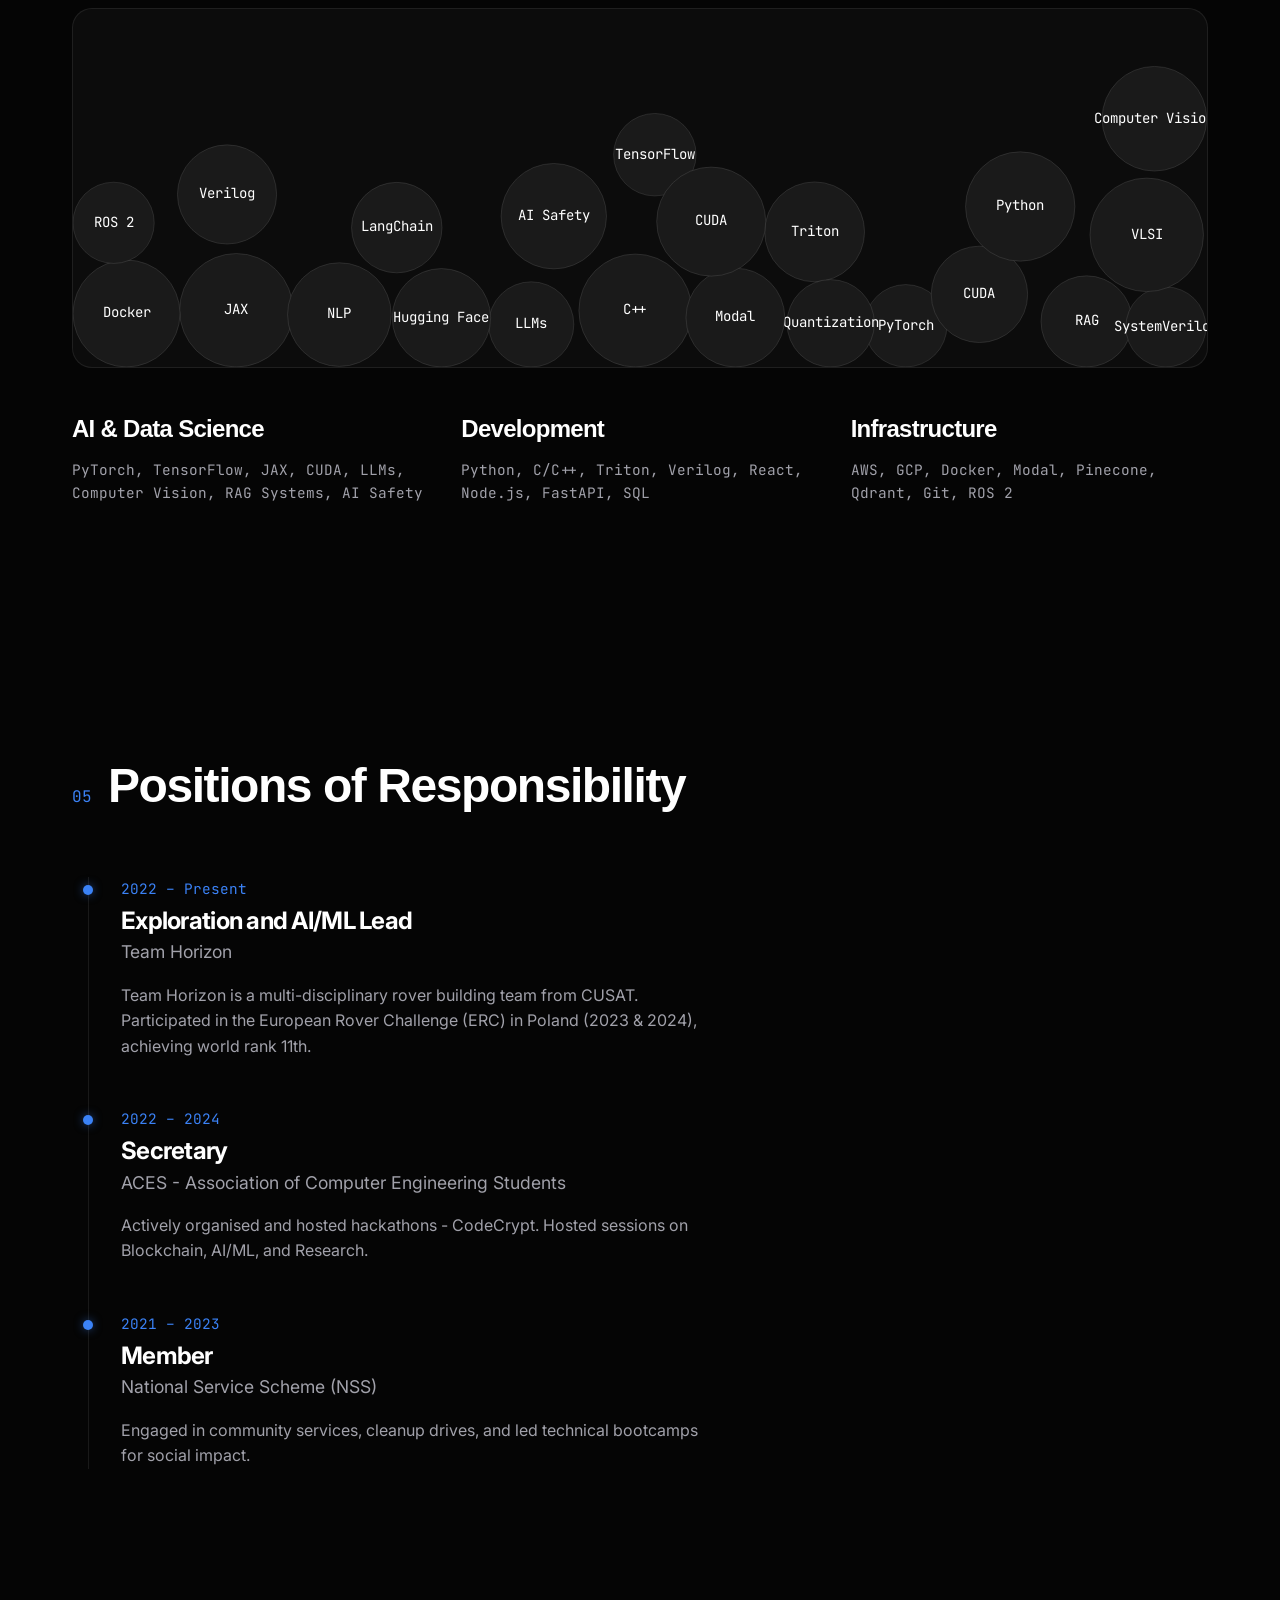
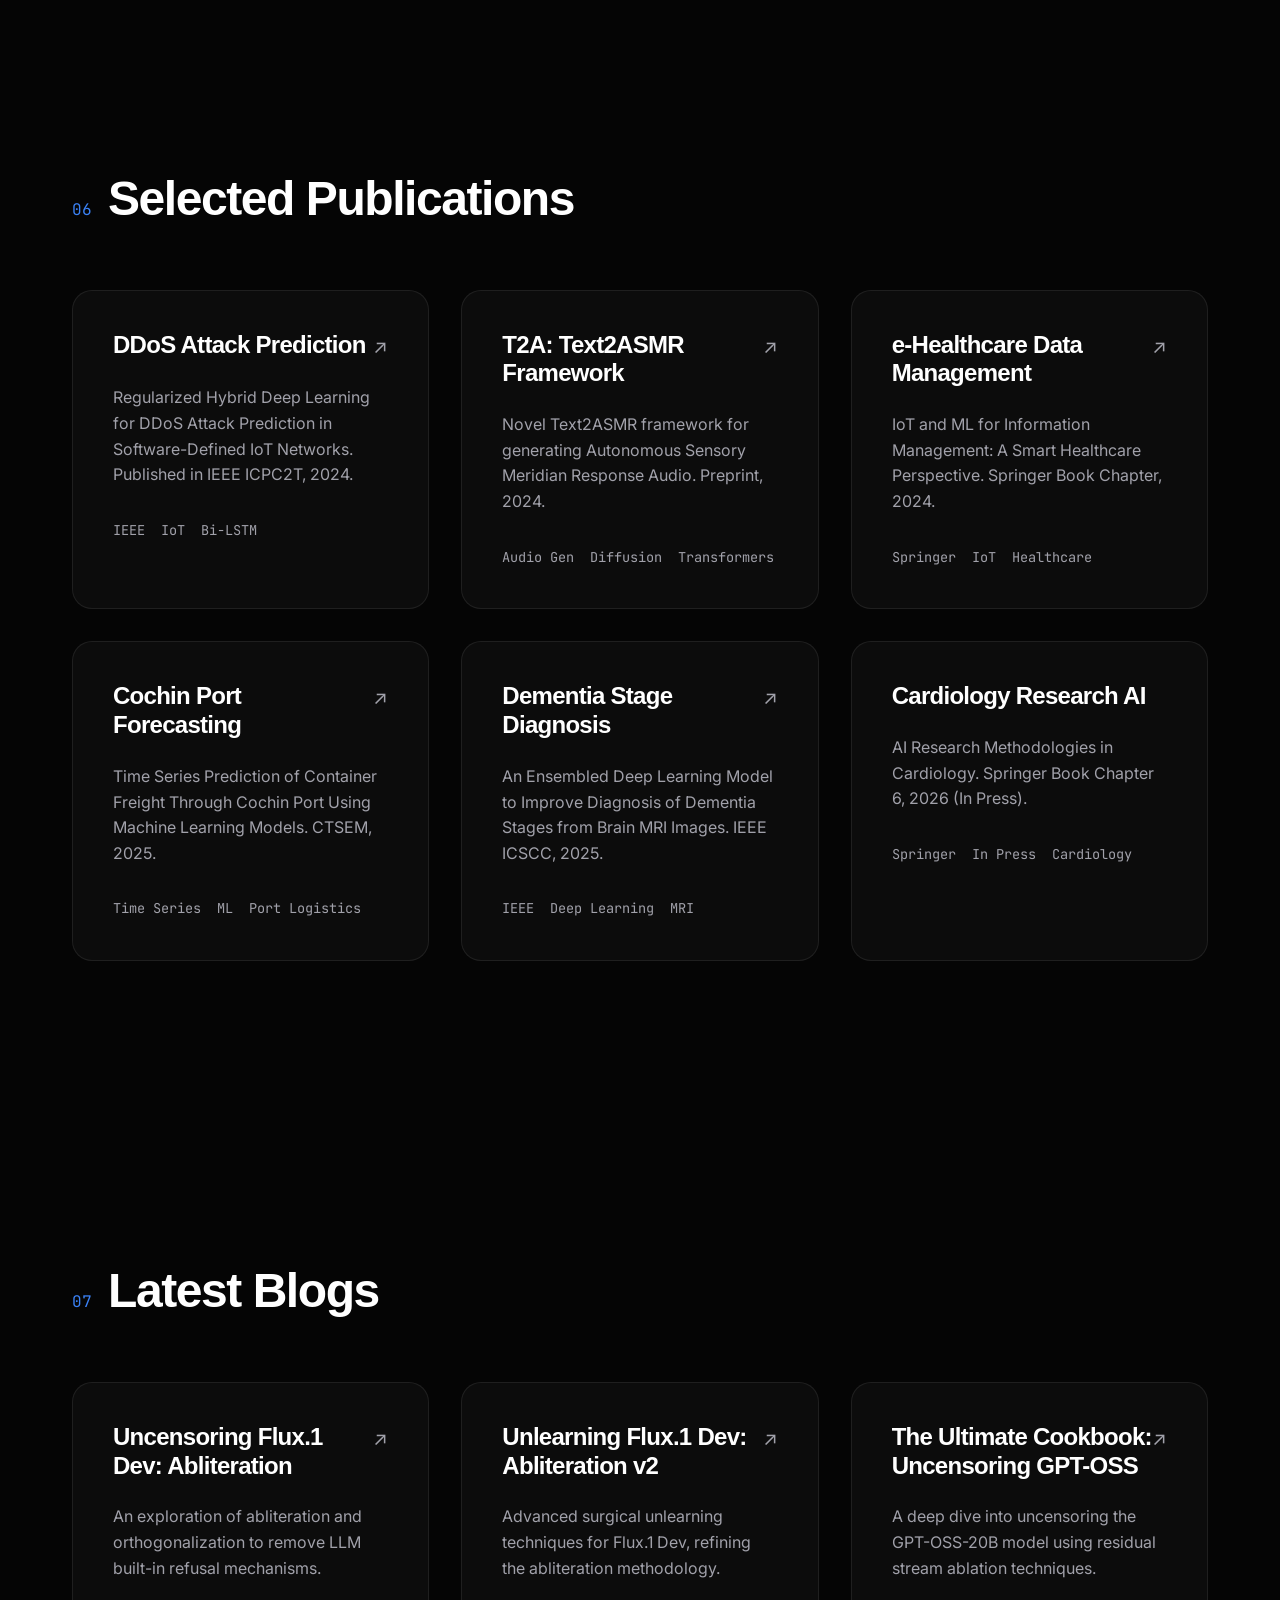
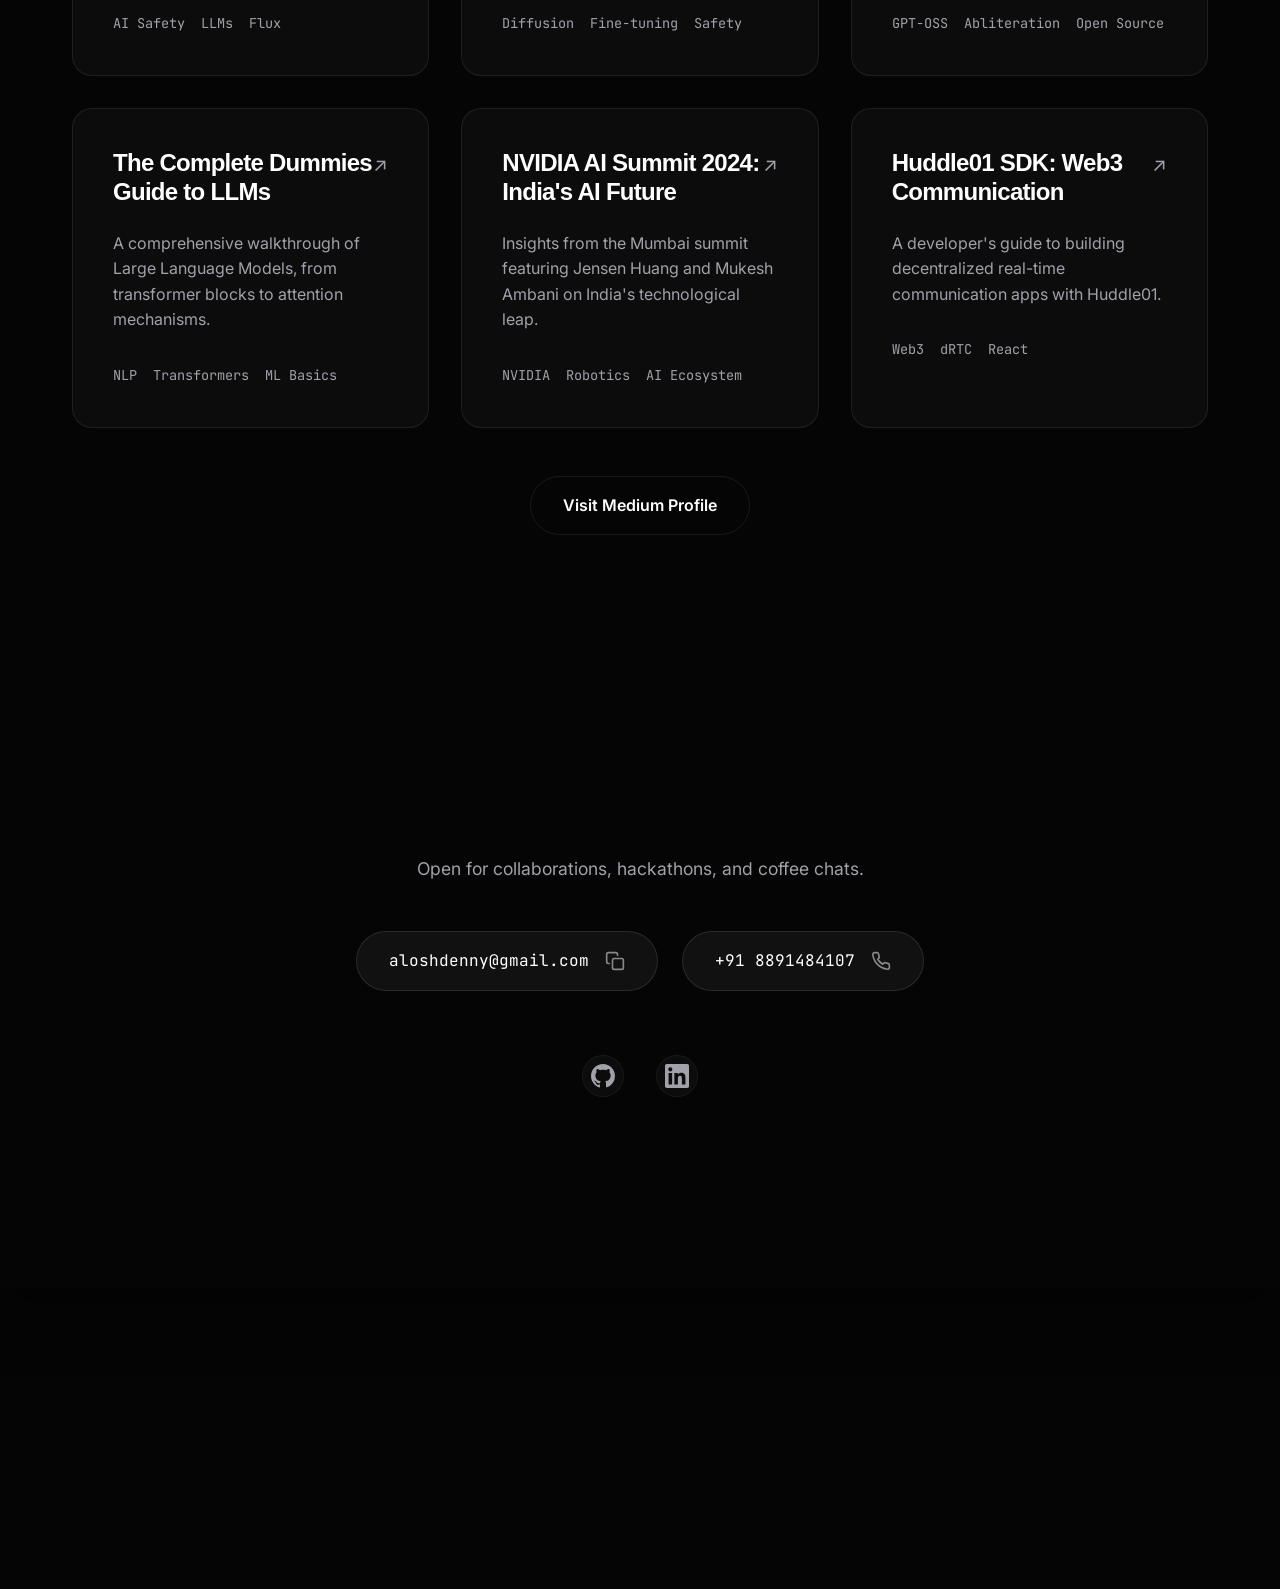
==== commit 25e664a1: "feat: direct phone contact link, remove resume files, and add unified policies tab page" ====
--- a/index.html
+++ b/index.html
@@ -75,12 +75,7 @@
 
         <div class="hero-actions reveal-up">
           <a href="#projects" class="btn btn-primary" data-magnetic>View My Work</a>
-          <a href="Alosh_Resume.pdf" download class="btn btn-outline btn-resume" data-magnetic>
-            <span>Resume</span>
-            <svg viewBox="0 0 24 24" width="16" height="16" fill="none" stroke="currentColor" stroke-width="2">
-              <path d="M21 15v4a2 2 0 0 1-2 2H5a2 2 0 0 1-2-2v-4M7 10l5 5 5-5M12 15V3" />
-            </svg>
-          </a>
+          <a href="#contact" class="btn btn-outline" data-magnetic>Contact Me</a>
         </div>
 
         <div class="social-links reveal-up" style="animation-delay: 0.2s;">
@@ -130,7 +125,7 @@
                 </ul>
               </div>
               <div class="about-actions" style="margin-top: 2rem;">
-                <a href="Alosh_Resume.pdf" class="btn btn-outline" target="_blank" data-magnetic>Download Resume</a>
+                <a href="services.html" class="btn btn-outline" data-magnetic>Explore Services</a>
               </div>
             </div>
 
@@ -667,7 +662,6 @@
       <section id="contact" class="section-padding">
         <div class="container">
           <div class="contact-wrapper reveal-up">
-            <h2 class="contact-heading">9/10 parents<br>recommend</h2>
             <p class="contact-sub">Open for collaborations, hackathons, and coffee chats.</p>
 
             <div class="contact-actions">
@@ -682,6 +676,15 @@
                 </span>
                 <span class="copy-feedback">Copied!</span>
               </button>
+              <a href="tel:+918891484107" id="phone-contact-btn" class="magnetic-btn" data-magnetic>
+                <span class="btn-text">+91 8891484107</span>
+                <span class="btn-icon">
+                  <svg width="20" height="20" viewBox="0 0 24 24" fill="none" stroke="currentColor" stroke-width="2"
+                    stroke-linecap="round" stroke-linejoin="round">
+                    <path d="M22 16.92v3a2 2 0 0 1-2.18 2 19.79 19.79 0 0 1-8.63-3.07 19.5 19.5 0 0 1-6-6 19.79 19.79 0 0 1-3.07-8.67A2 2 0 0 1 4.11 2h3a2 2 0 0 1 2 1.72 12.84 12.84 0 0 0 .7 2.81 2 2 0 0 1-.45 2.11L8.09 9.91a16 16 0 0 0 6 6l1.27-1.27a2 2 0 0 1 2.11-.45 12.84 12.84 0 0 0 2.81.7A2 2 0 0 1 22 16.92z"></path>
+                  </svg>
+                </span>
+              </a>
             </div>
 
             <div class="footer-socials">
@@ -710,6 +713,9 @@
     <div class="container">
       <div class="footer-bottom">
         <p class="copyright">© 2026 Alosh Denny. Made with <span class="heart">♥</span> & Code.</p>
+        <div class="footer-links">
+          <a href="policies.html" data-magnetic>Our Policies</a>
+        </div>
         <p class="game-trigger-hint"
           style="position: fixed; bottom: 10px; right: 10px; font-size: 0.6rem; opacity: 0.2; pointer-events: none; font-family: var(--font-mono);">
           flappy</p>
--- a/style.css
+++ b/style.css
@@ -385,13 +385,6 @@
   border-color: var(--text-primary);
 }
 
-.btn-resume svg {
-  transition: transform 0.3s ease;
-}
-
-.btn-resume:hover svg {
-  transform: translateY(2px);
-}
 
 /* Magnetic Effect */
 [data-magnetic] {
@@ -735,11 +728,13 @@
 
 .contact-actions {
   display: flex;
+  flex-wrap: wrap;
   justify-content: center;
+  gap: 1.5rem;
   margin-bottom: 4rem;
 }
 
-#email-copy-btn {
+#email-copy-btn, #phone-contact-btn {
   background: rgba(255, 255, 255, 0.05);
   border: 1px solid rgba(255, 255, 255, 0.1);
   padding: 1rem 2rem;
@@ -754,9 +749,10 @@
   transition: all 0.3s ease;
   position: relative;
   overflow: hidden;
-}
-
-#email-copy-btn:hover {
+  text-decoration: none;
+}
+
+#email-copy-btn:hover, #phone-contact-btn:hover {
   background: rgba(255, 255, 255, 0.1);
   border-color: var(--accent-color);
   transform: scale(1.02);
@@ -769,7 +765,7 @@
   transition: opacity 0.3s ease;
 }
 
-#email-copy-btn:hover .btn-icon {
+#email-copy-btn:hover .btn-icon, #phone-contact-btn:hover .btn-icon {
   opacity: 1;
 }
 
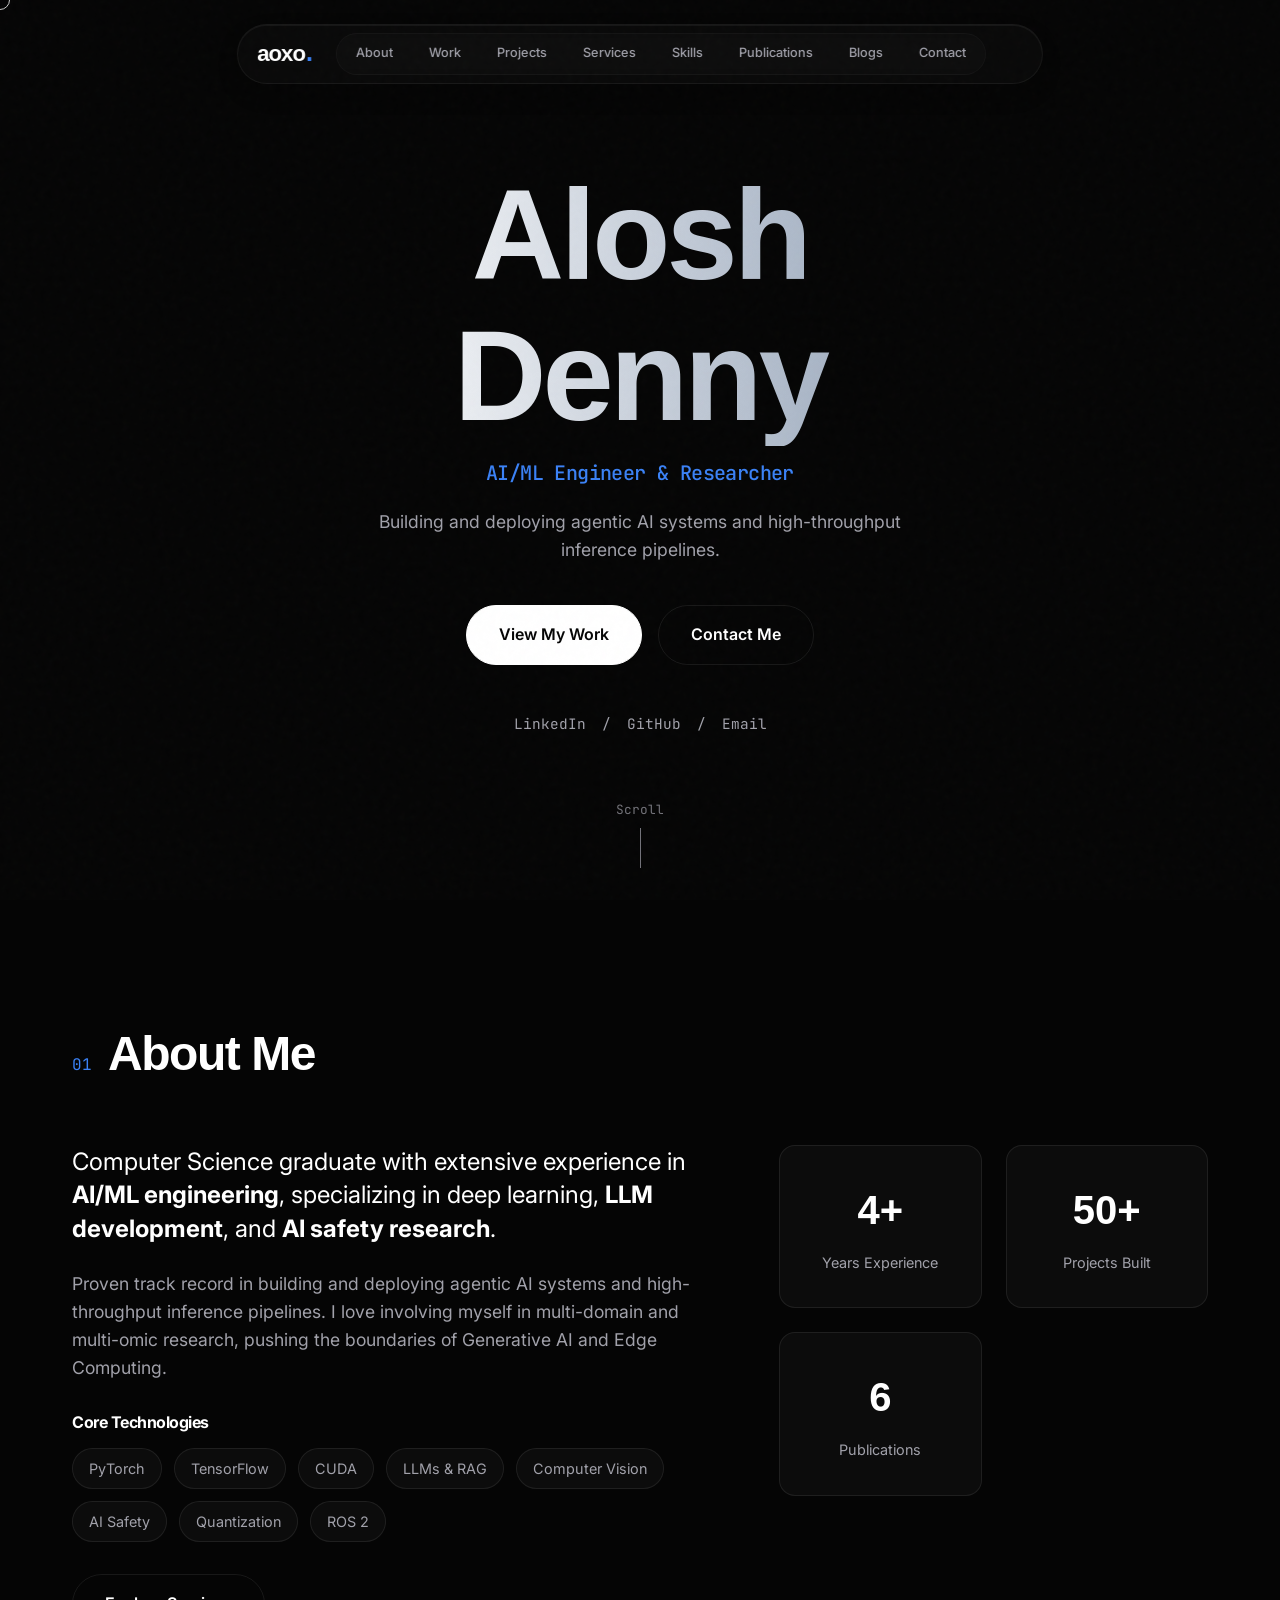
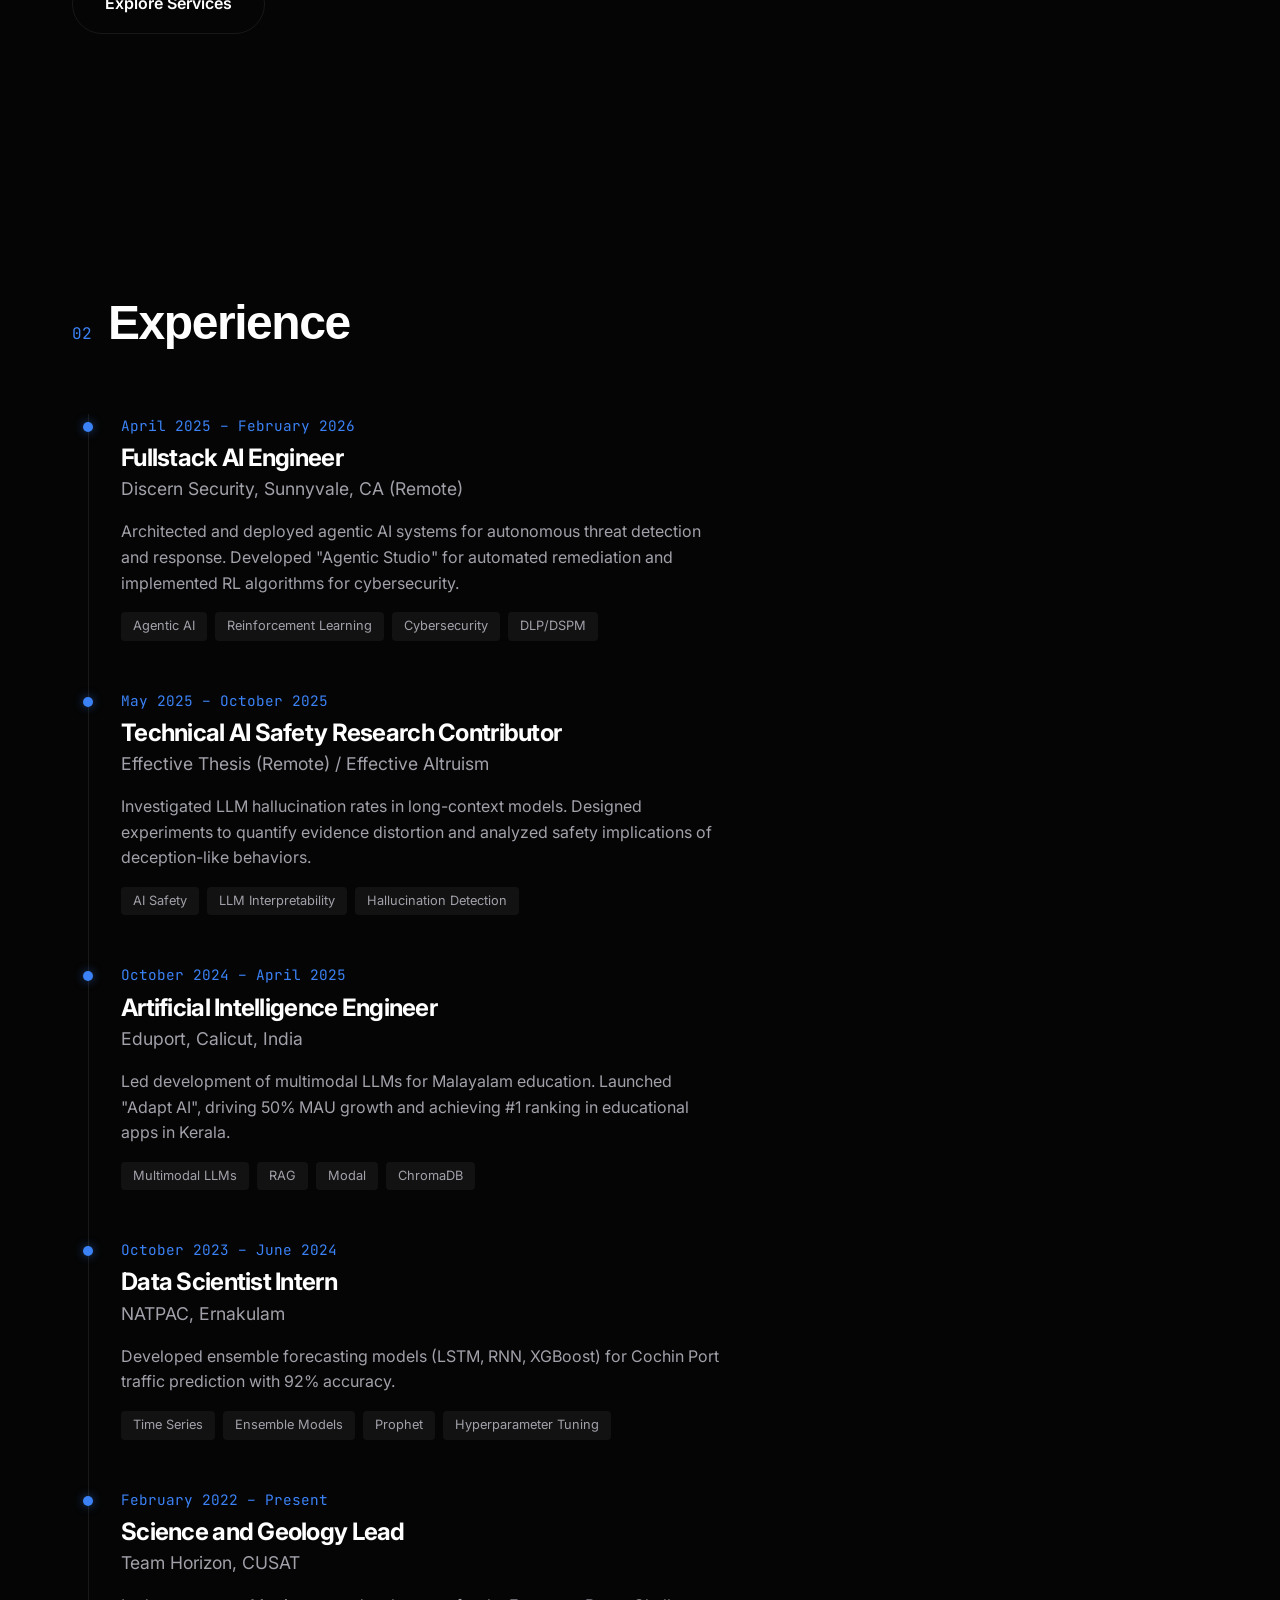
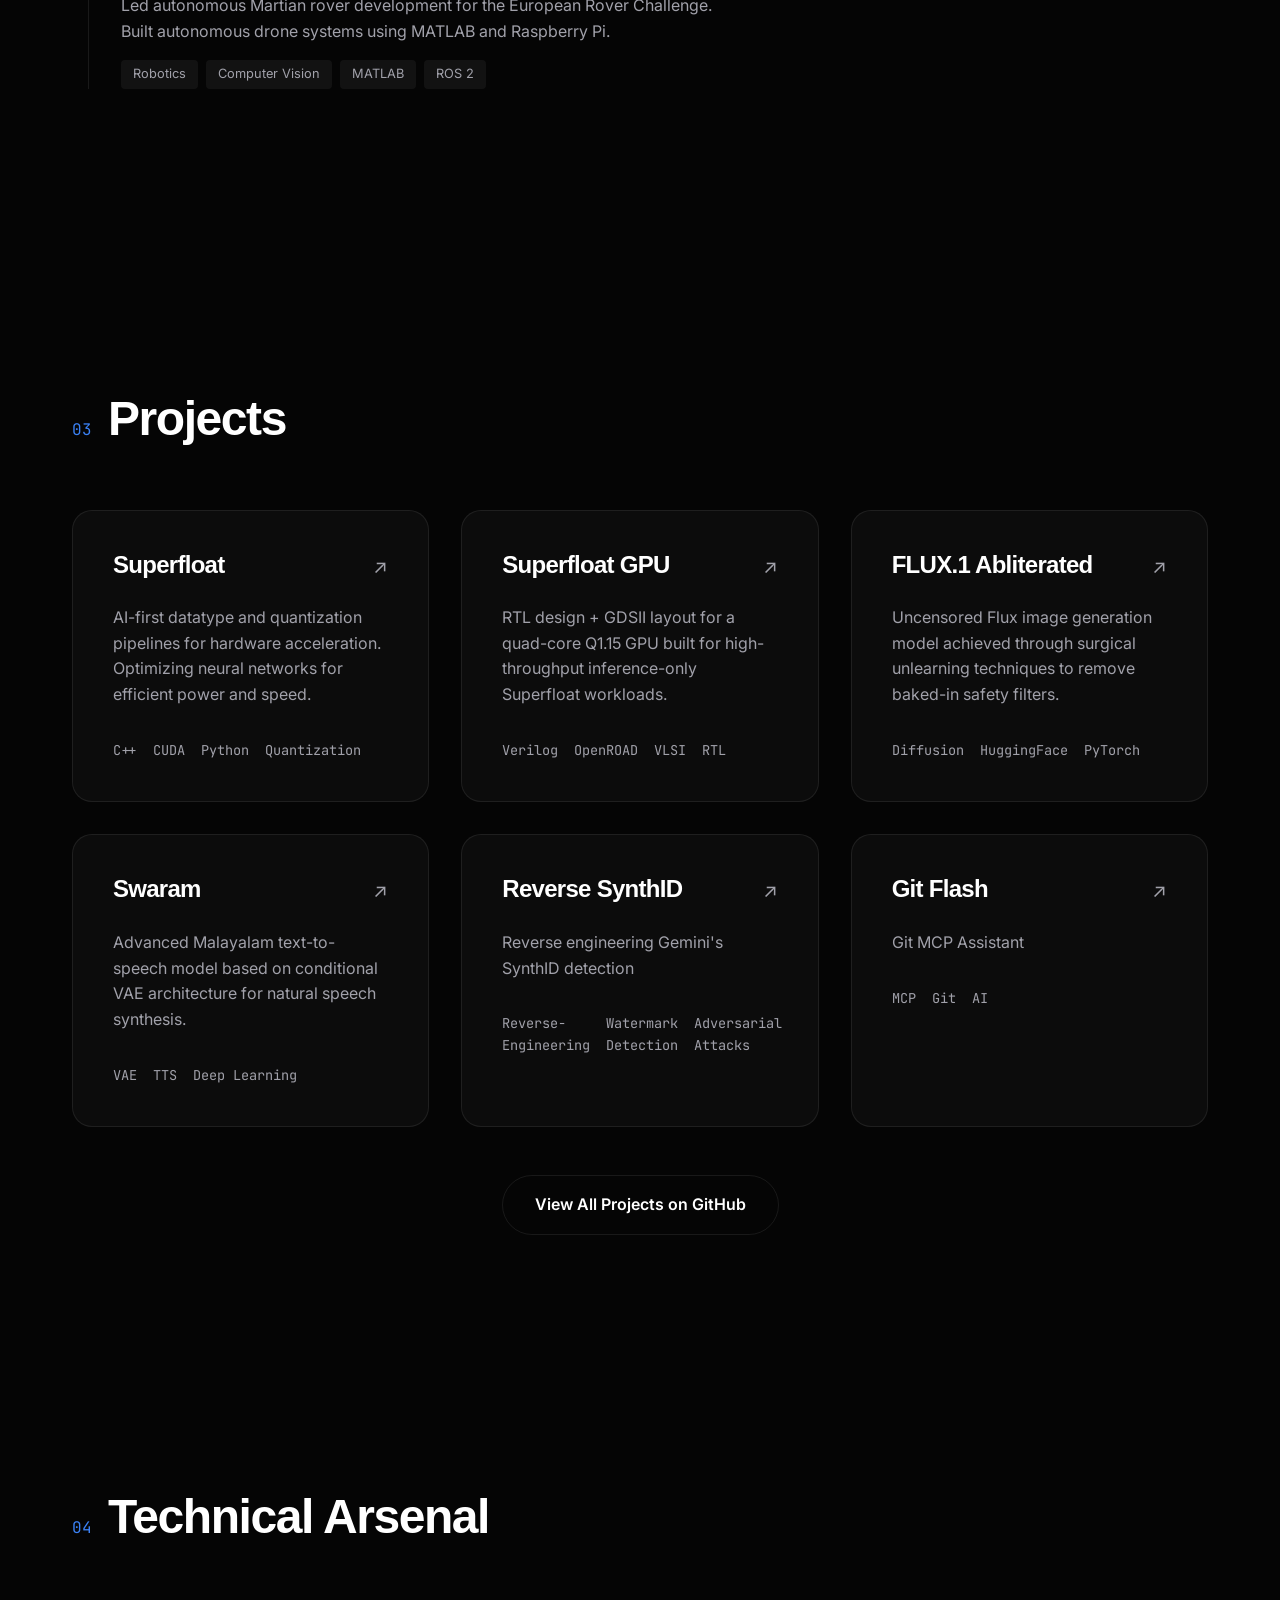
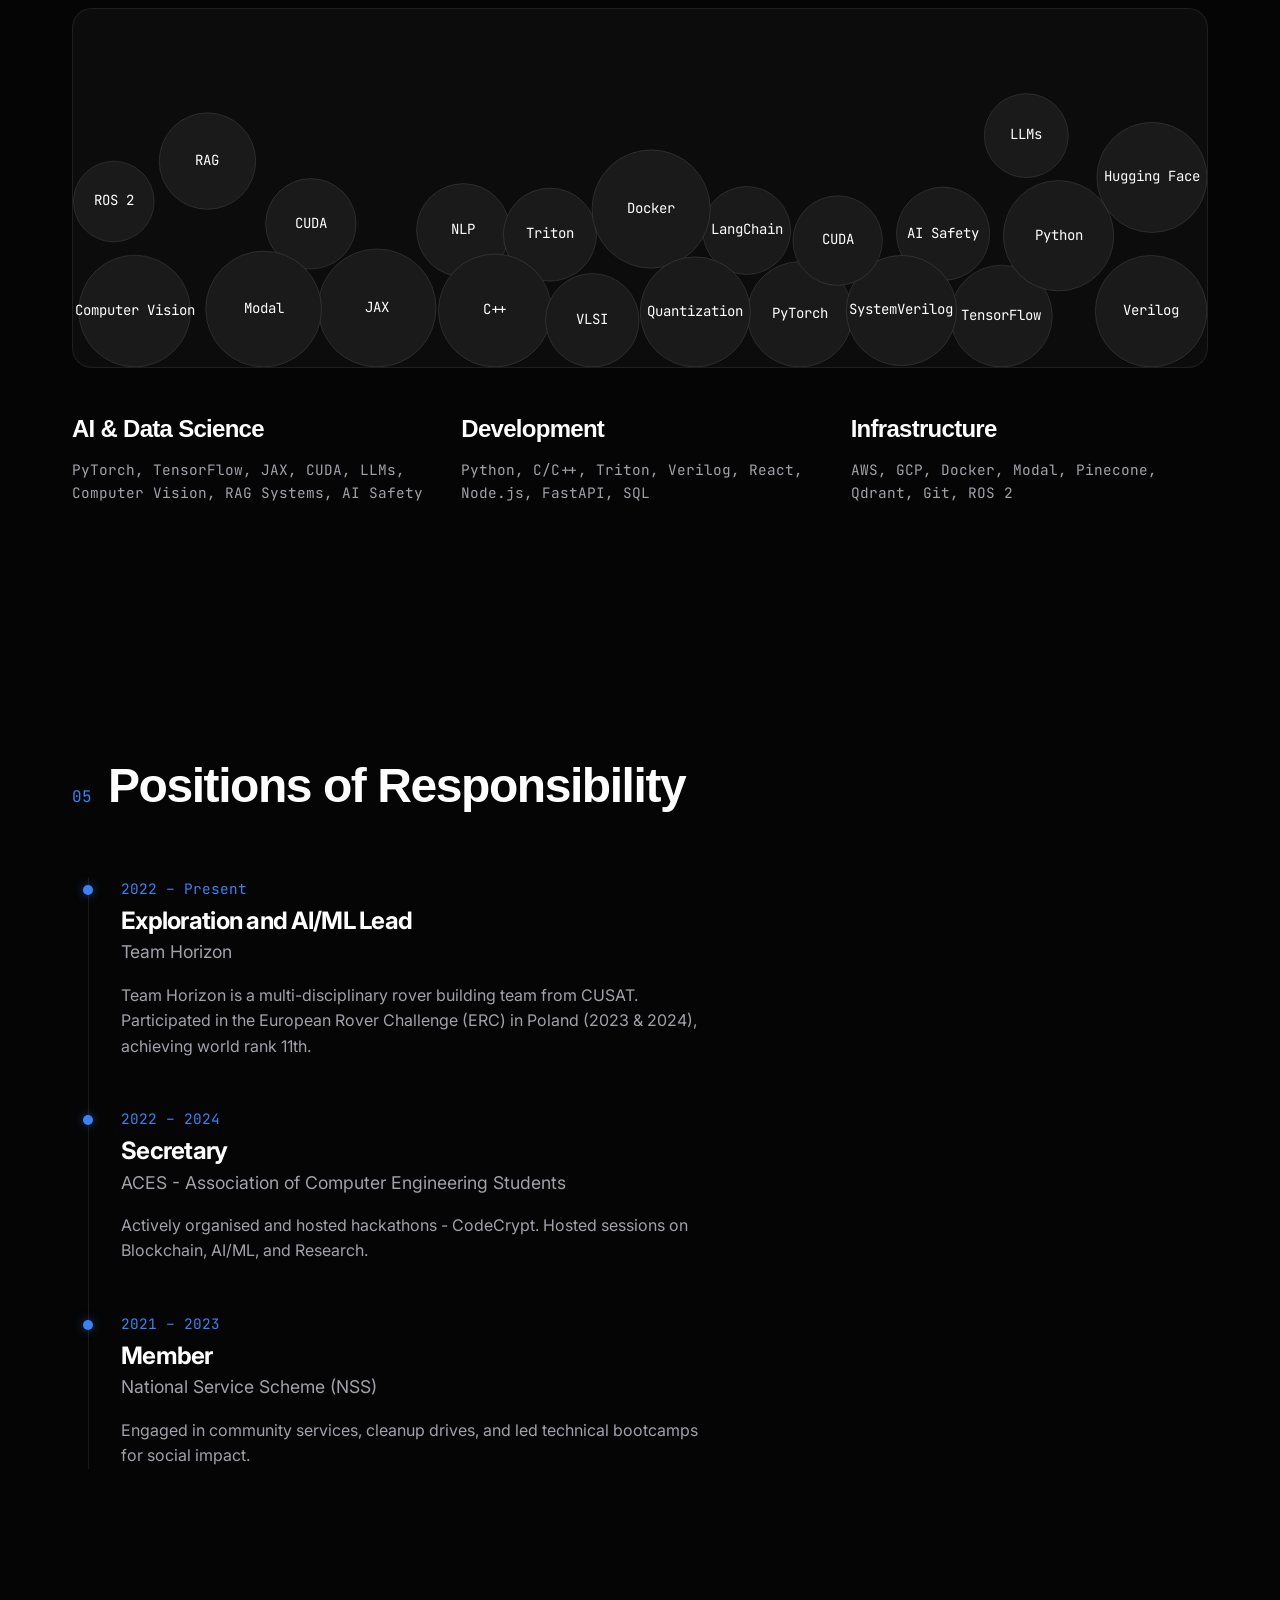
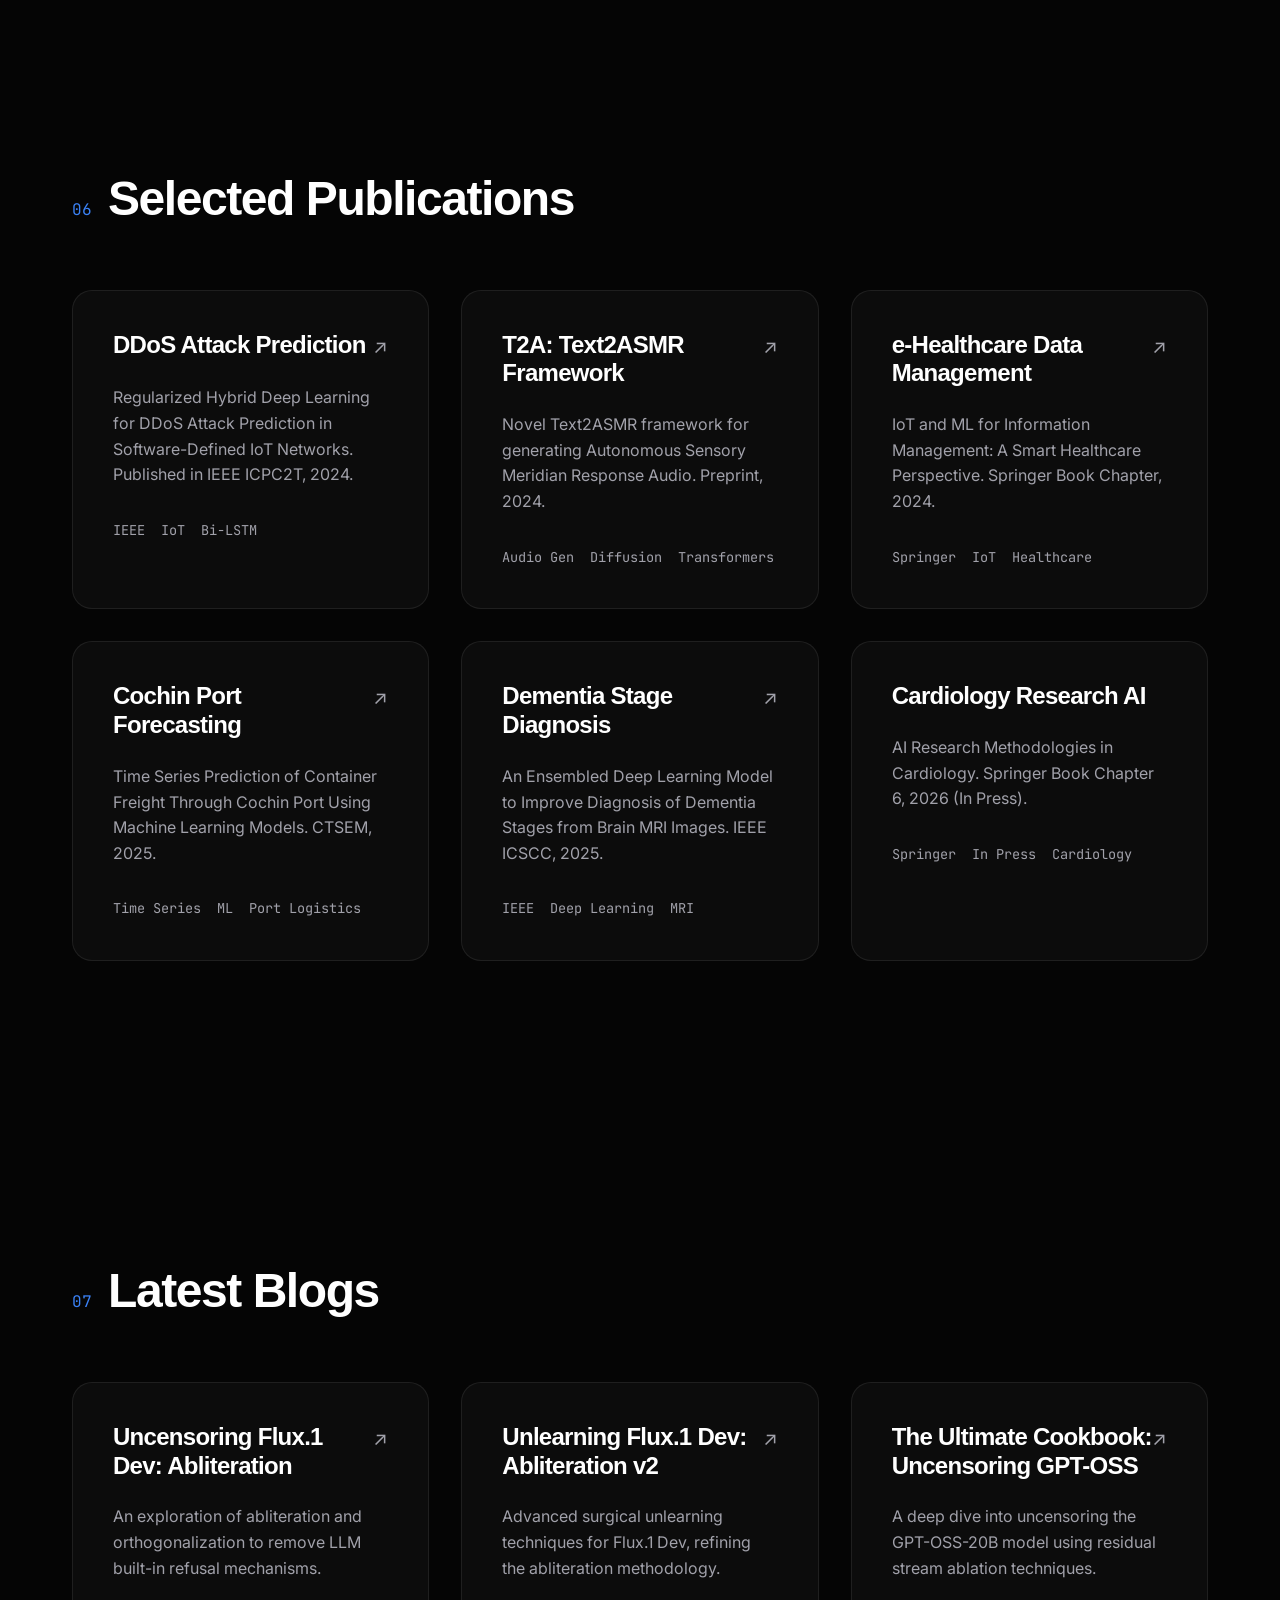
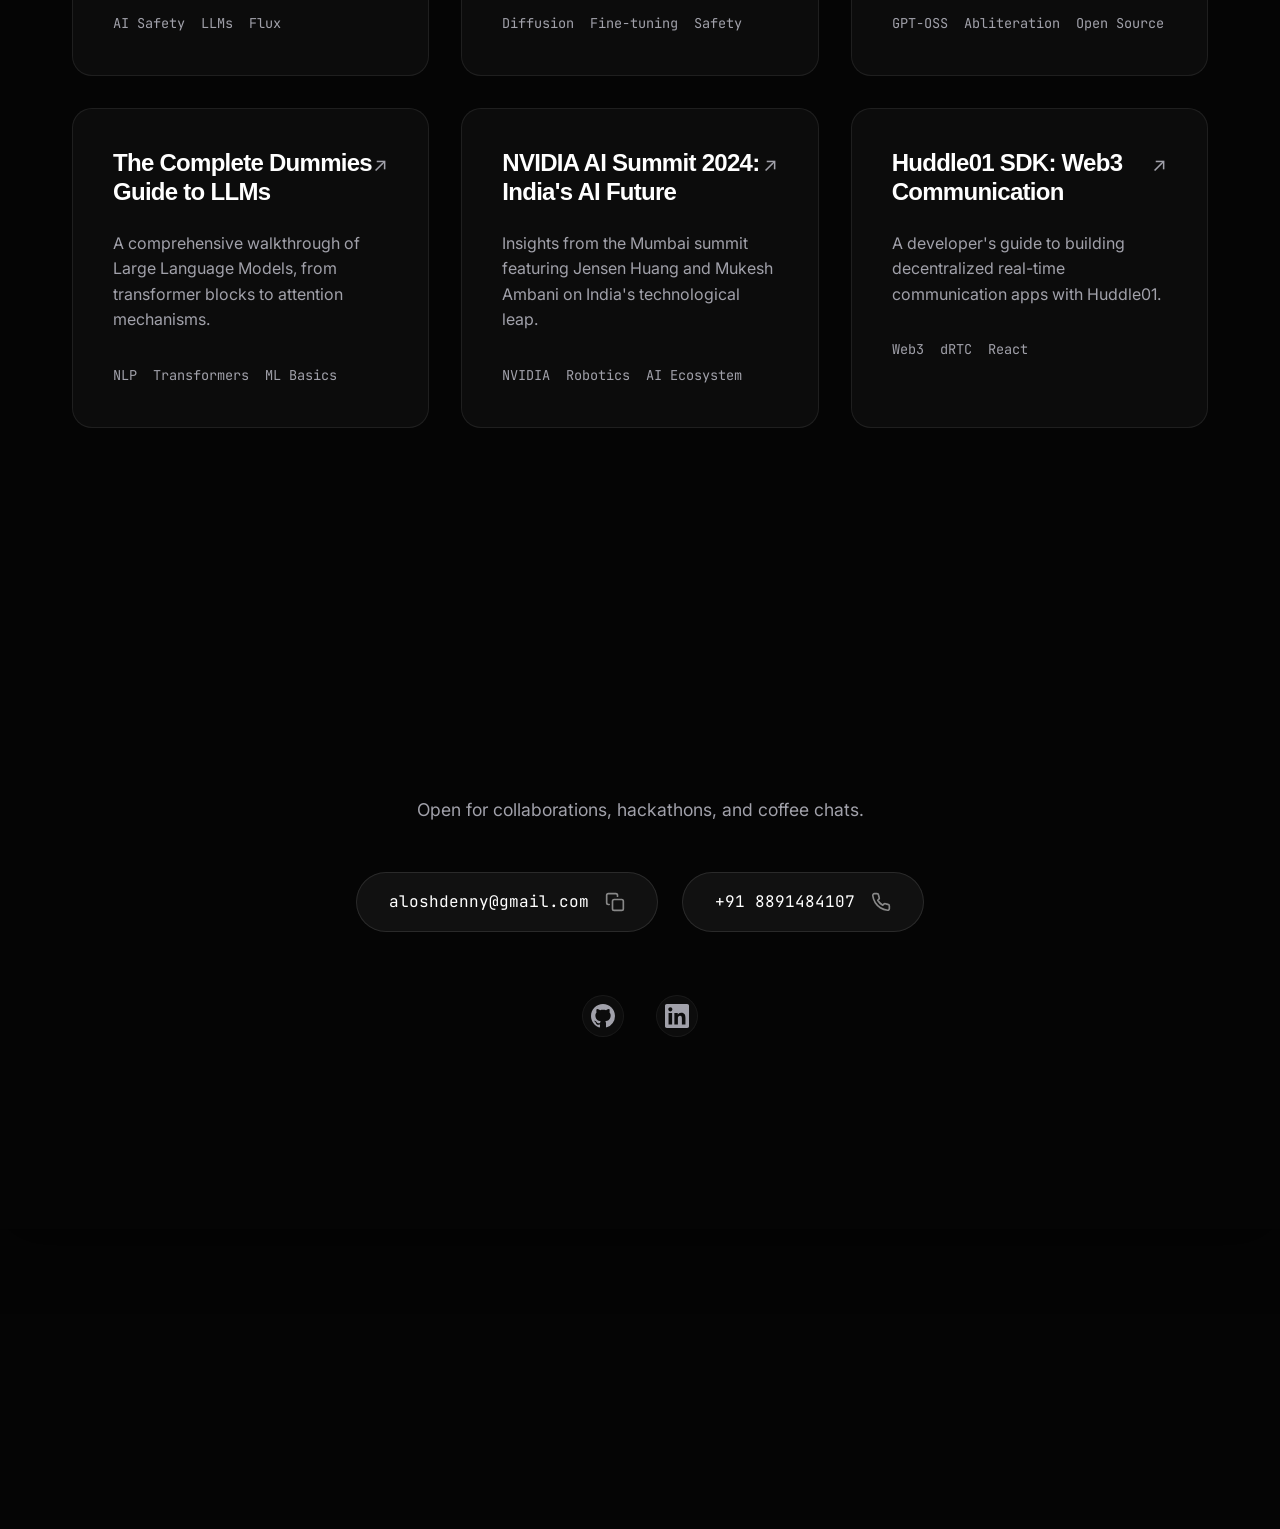
==== commit f7d58f1e: "style: remove Medium profile button" ====
--- a/index.html
+++ b/index.html
@@ -653,9 +653,6 @@
             </article>
           </div>
 
-          <div class="more-projects reveal-up">
-            <a href="https://medium.com/@aloshdenny" target="_blank" class="btn btn-outline">Visit Medium Profile</a>
-          </div>
         </div>
       </section>
 
